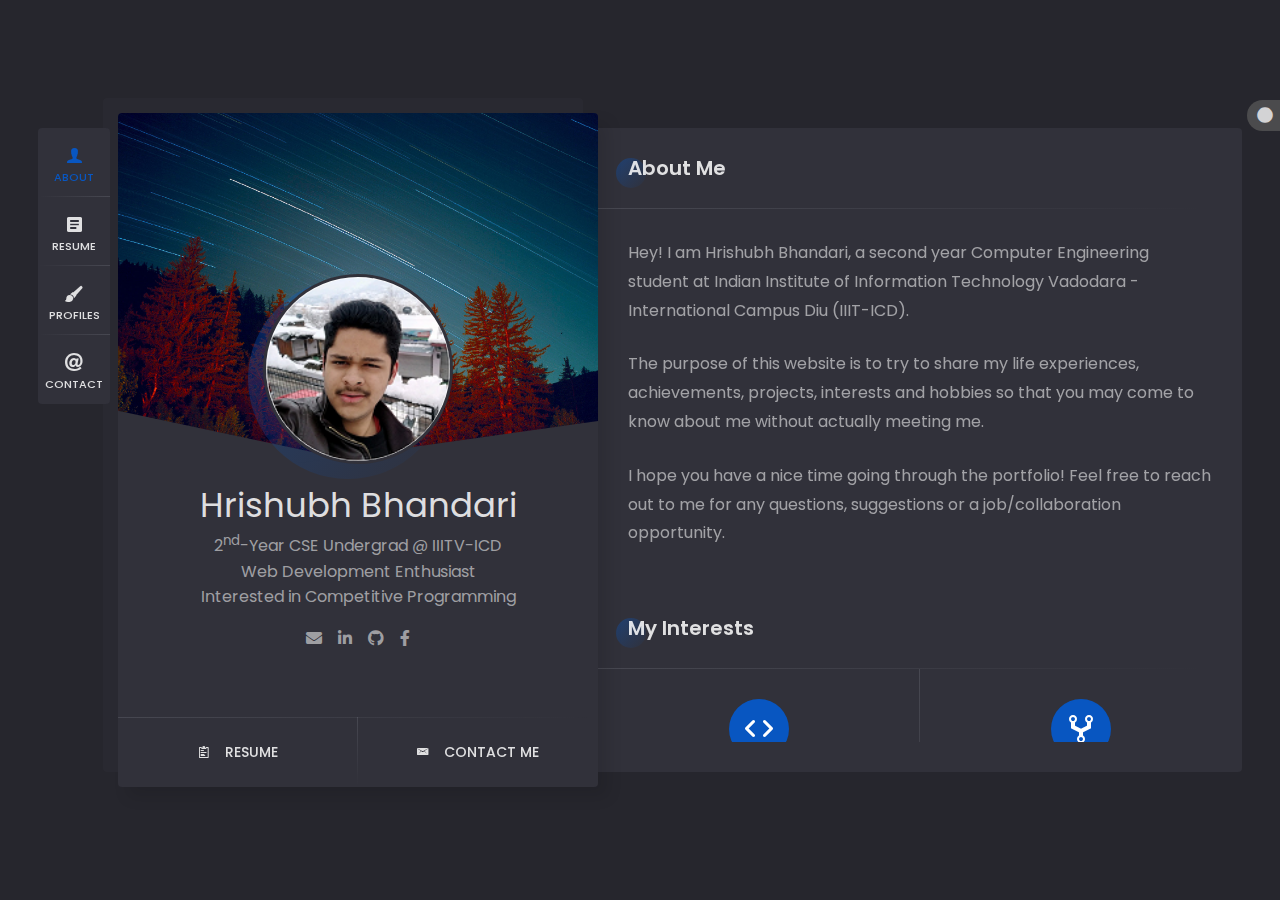
==== index.html @ d7452f58 "Corrected Alignment Issues" ====
<!DOCTYPE html>
<html lang="en">

<!-- Mirrored from hrishubh_bhandari.github.io/ by HTTrack Website Copier/3.x [XR&CO'2014], Mon, 04 Oct 2021 12:30:04 GMT -->
<!-- Added by HTTrack -->
<meta http-equiv="content-type" content="text/html;charset=utf-8" /><!-- /Added by HTTrack -->

<head>
  <!--
		Basic
	-->
  <meta charset="UTF-8" />
  <meta http-equiv="X-UA-Compatible" content="IE=edge" />
  <title>Hrishubh Bhandari</title>
  <meta name="viewport" content="width=device-width, initial-scale=1, maximum-scale=1" />

  <meta name="author" content="beshleyua" />

  <!--
		Load Fonts
	-->
  <link
    href="https://fonts.googleapis.com/css?family=Poppins:100,100i,200,200i,300,300i,400,400i,500,500i,600,600i,700,700i,800,800i,900,900i"
    rel="stylesheet" />
  <link href="use.fontawesome.com/releases/v5.0.6/css/all.css" rel="stylesheet" />
  <!--
		Load CSS
	-->
  <link rel="stylesheet" href="css/basic.css" />
  <link rel="stylesheet" href="css/layout.css" />
  <link rel="stylesheet" href="css/blogs.css" />
  <link rel="stylesheet" href="css/ionicons.css" />
  <link rel="stylesheet" href="css/magnific-popup.css" />
  <link rel="stylesheet" href="css/animate.css" />
  <link rel="stylesheet" href="css/owl.carousel.css" />

  <!--
		Background Gradient
	-->
  <link rel="stylesheet" href="css/gradient.css" />

  <!--
		Template New-Skin
	-->
  <link rel="stylesheet" href="css/new-skin/new-skin.css" />

  <!--
		Template RTL
	-->
  <!--<link rel="stylesheet" href="css/rtl.css" />-->

  <!--
		Template Colors
	-->
  <!-- <link rel="stylesheet" href="css/template-colors/green.css" /> -->
  <link rel="stylesheet" href="css/template-colors/blue.css" />
  <!-- <link rel="stylesheet" href="css/template-colors/orange.css" /> -->
  <!--<link rel="stylesheet" href="css/template-colors/pink.css" />-->
  <!--<link rel="stylesheet" href="css/template-colors/purple.css" />-->
  <!--<link rel="stylesheet" href="css/template-colors/red.css" />-->

  <!--
		Template Dark
	-->
  <link id="dark" rel="stylesheet" href="css/template-dark/dark.css" />

  <!--[if lt IE 9]>
      <script src="http://css3-mediaqueries-js.googlecode.com/svn/trunk/css3-mediaqueries.js"></script>
      <script src="http://html5shim.googlecode.com/svn/trunk/html5.js"></script>
    <![endif]-->

  <!--
		Favicons
	-->
  <link rel="shortcut icon" href="images/favicons/favicon.ico" />
  <script type="text/javascript" src="platform.linkedin.com/badges/js/profile.js" async defer></script>
</head>

<body>
  <div id="plugin" style="
        position: fixed;
        width: fit-content;
        height: fit-content;
        border-radius: 25px;
        padding: 3px 10px;
        padding-right: 50px;
        top: 100px;
        right: -43px;
        z-index: 101;
        color: white;
        background-color: #555;
        opacity: 0.8;
      ">
    <i class="fa fa-circle" aria-hidden="true"></i>
    <span id="plugin-text"></span>
  </div>
  <div class="page new-skin">
    <!-- preloader -->
    <!-- <div class="preloader">
        <div class="centrize full-width">
          <div class="vertical-center">
            <div class="spinner">
              <div class="double-bounce1"></div>
              <div class="double-bounce2"></div>
            </div>
          </div>
        </div>
      </div> -->

    <!-- background -->
    <div class="background"></div>

    <!--
			Container
		-->
    <div class="container opened" data-animation-in="fadeInLeft" data-animation-out="fadeOutLeft">
      <!--
				Header
			-->
      <header class="header">
        <!-- menu -->
        <div class="top-menu">
          <ul>
            <li class="active">
              <a href="#about-card">
                <span class="icon ion-person"></span>
                <span class="link">About</span>
              </a>
            </li>
            <li>
              <a href="#resume-card">
                <span class="icon ion-android-list"></span>
                <span class="link">Resume</span>
              </a>
            </li>
            <li>
              <a href="#works-card">
                <span class="icon ion-paintbrush"></span>
                <span class="link">Profiles</span>
              </a>
            </li>
            <!-- <li>
              <a href="#blog-card">
                <span class="icon ion-chatbox-working"></span>
                <span class="link">Interviews</span>
              </a>
            </li> -->
            <li>
              <a href="#contacts-card">
                <span class="icon ion-at"></span>
                <span class="link">Contact</span>
              </a>
            </li>
          </ul>
        </div>
      </header>

      <!--
				Card - Started
			-->
      <div class="card-started" id="home-card">
        <!--
					Profile
				-->
        <div class="profile">
          <!-- profile image -->
          <div class="slide" style="background-image: url(images/bg.jpg);"></div>

          <!-- profile photo -->
          <div class="image">
            <img src="images/Hrishubh Bhandari.png" alt="To Be Uploaded" />
          </div>

          <!-- profile titles -->

          <div class="title">Hrishubh Bhandari</div>
          <div class="description">2<sup>nd</sup>-Year CSE Undergrad @ IIITV-ICD</div>
          <div class="description">Web Development Enthusiast</div>
          <div class="description">Interested in Competitive Programming</div>


          <!-- profile socials -->
          <div class="social">
            <a target="_blank" href="mailto:pulkitchhabra@yahoo.com"><span class="fas fa-envelope"></span></a>
            <a target="_blank" href="https://www.linkedin.com/in/hrishubh_bhandari/"><i class="fab fa-linkedin-in"></i></a>

            <a target="_blank" href="https://github.com/hrishubh_bhandari/"><span class="fab fa-github"></span></a>

            <a target="_blank" href="https://www.facebook.com/hrishubh_bhandari/"><span
                class="fab fa-facebook-f"></span></a>
          </div>

          <!-- profile buttons -->
          <div class="lnks">
            <a href="https://drive.google.com/file/d/12aJC967uPqwkn-zI-9PNgcqTL11oaPP0/view?usp=sharing" target="_blank" class="lnk">
              <span class="ion-clipboard">&nbsp; &nbsp; </span>
              <span class="text" >Resume</span>
            </a>
            <a href="mailto:bhandarihrishubh@gmail.com" class="lnk" target="_blank">
              <span class="ion-email"> &nbsp;&nbsp; </span>
              <span class="text " >Contact Me </span>
            </a>
          </div>
        </div>
      </div>

      <!-- 
				Card - About
			-->
      <div class="card-inner animated active" id="about-card">
        <div class="card-wrap">
          <!-- 
						About 
					-->
          <div class="content about">
            <!-- title -->
            <div class="title">About Me</div>

            <!-- content -->
            <div class="row">
              <div class="col col-d-12 col-t-12 col-m-12">
                <div class="text-box">
                  <p>
                    Hey! I am Hrishubh Bhandari, a second year Computer Engineering student at Indian Institute of
                    Information Technology Vadodara - International Campus Diu (IIIT-ICD).
                  </p>
                  <br>
                  <p>
                    The purpose of this website is to try to share my life experiences, achievements, projects,
                    interests and hobbies so that you may come to know about me without actually meeting me.
                  </p>
                  <br>
                  <p>
                    I hope you have a nice time going through the portfolio! Feel free to reach out to me for any
                    questions, suggestions or a job/collaboration opportunity.
                  </p>

                </div>
              </div>
              <!-- <div class="col col-d-6 col-t-6 col-m-12 border-line-v">
                  <div class="info-list">
                    <ul>
                      <li><strong>Age</strong> 21</li>
                      <li><strong>Residence</strong> India</li>
                      <li><strong>Recruitment Status</strong> Available</li>
                      <li><strong>Address</strong> Punjab, India</li>
                    </ul>
                  </div>
                </div> -->
              <div class="clear"></div>
            </div>
          </div>

          <!--
						Services
					-->
          <div class="content services">
            <!-- title -->
            <div class="title">My Interests</div>

            <!-- content -->
            <div class="row service-items border-line-v">
              <!-- service item -->
              <div class="col col-d-6 col-t-6 col-m-12 border-line-h">
                <div class="service-item">
                  <div class="icon"><span class="ion ion-code"></span></div>
                  <div class="name">Data Structures and Algorithms</div>
                  <p>
                    Very interested in DSA questions. Regularly practice on Leetcode and CodeForces.
                  </p>
                </div>
              </div>

              <!-- service item -->
              <div class="col col-d-6 col-t-6 col-m-12 border-line-h">
                <div class="service-item">
                  <div class="icon">
                    <span class="ion ion-network"></span>
                  </div>
                  <div class="name">Web Development</div>
                  <p>
                    Very passionate about Web Dev. Currently working with ReactJS and Angular framework.
                  </p>
                </div>
              </div>

              <div class="clear"></div>
            </div>
          </div>

          <div class="content services">
            <!-- title -->
            <div class="title">Position of Responsibilities</div>
            <!-- content -->
            <div class="row service-items ">
              <!-- service item -->
                <div class="col col-d-12 col-t-12 col-m-12 resume-items" style="padding-top: 0;">
                  <div class="resume-item border-line-h active">
                    <div class="name">Founding Member of Technical Committee (IIITV-ICD)</div>
                    <div class="company">
                      Indian Institute of Information Technology Vadodara - International Campus Diu
                    </div>
                    <p>
                      Formed the Technical Committee of IIITV-ICD responsible for organising and conducting various tech
                      related Events, Competitions, Hackathons and Seminars.
                    </p>
                  </div>
                </div>
              <div class="clear"></div>
              <div class="resume-item border-line-h active"></div>
            </div>
          </div>

          <!-- Fun Fact -->
          <div class="content fuct">
            <!-- title -->
            <div class="title">Fun Facts</div>

            <!-- content -->
            <div class="row fuct-items">
              <!-- fuct item -->
              <div class="col col-d-3 col-t-3 col-m-6 border-line-v">
                <div class="fuct-item">
                  <div class="icon"><span class="ion ion-disc"></span></div>
                  <div class="name">Likes music and novels</div>
                </div>
              </div>

              <!-- fuct item -->
              <div class="col col-d-3 col-t-3 col-m-6 border-line-v">
                <div class="fuct-item">
                  <div class="icon"><span class="ion ion-trophy"></span></div>
                  <div class="name">Badminton Player</div>
                </div>
              </div>

              <!-- fuct item -->
              <div class="col col-d-3 col-t-3 col-m-6 border-line-v">
                <div class="fuct-item">
                  <div class="icon"><span class="ion ion-coffee"></span></div>
                  <div class="name">Love drinking Coffee</div>
                </div>
              </div>

              <!-- fuct item -->
              <div class="col col-d-3 col-t-3 col-m-6 border-line-v">
                <div class="fuct-item">
                  <div class="icon"><span class="ion ion-flag"></span></div>
                  <div class="name">National NTS Scholar</div>
                </div>
              </div>

              <div class="clear"></div>
            </div>
          </div>

          <!--
						Testimonials
					-->
          <!-- <div class="content testimonials"> -->
          <!-- title -->
          <!-- <div class="title">Testimonials</div> -->

          <!-- content -->
          <!-- <div class="row testimonials-items"> -->
          <!-- client item -->
          <!-- <div class="col col-d-12 col-t-12 col-m-12 border-line-v">
                  <div class="revs-carousel default-revs">
                    <div class="owl-carousel">
                      <div class="item">
                        <div class="revs-item">
                          <div class="text">
                            "Pulkit has the capability to quickly improve on the feedback
                            given to him. He has shown great efficiency at times of close 
                            deadlines. He has the ability to work best in a well-structured 
                            environment."
                          </div>
                          <div class="user">
                            <div class="img">
                              <img src="images/man1.jpg" alt="Arleif Braganza" />
                            </div>
                            <div class="info">
                              <div class="name">Arleif Braganza</div>
                              <div class="company">VP, DevFactory</div>
                            </div>
                            <div class="clear"></div>
                          </div>
                        </div>
                      </div>
                      <div class="item">
                        <div class="revs-item">
                          <div class="text">
                            "Pulkit is very pro-active and comes up with very nice original ideas. There isn't anything as such negative noticed about him."
                          </div>
                          <div class="user">
                            <div class="img">
                              <img src="images/man2.jpg" alt="Harishankaran K" />
                            </div>
                            <div class="info">
                              <div class="name">Harishankaran K</div>
                              <div class="company">CTO, HackerRank</div>
                            </div>
                            <div class="clear"></div>
                          </div>
                        </div>
                      </div>
                      <div class="item">
                        <div class="revs-item">
                          <div class="text">
                            Lorem ipsum dolor sit amet, consectetur adipiscing
                            elit. Lorem ipsum dolor sit amet, consectetur
                            adipiscing elit.
                          </div>
                          <div class="user">
                            <div class="img">
                              <img src="images/man1.jpg" alt="" />
                            </div>
                            <div class="info">
                              <div class="name">Helen Floyd</div>
                              <div class="company">Art Director</div>
                            </div>
                            <div class="clear"></div>
                          </div>
                        </div>
                      </div>
                    </div>
                  </div>
                </div> -->

          <!-- <div class="clear"></div>
              </div>
            </div> -->
        </div>
      </div>

      <!--
				Card - Resume
			-->
      <div class="card-inner" id="resume-card">
        <div class="card-wrap">
          <!--
						Resume
					-->
          <div class="content resume">
            <!-- title -->
            <div class="title">Resume</div>

            <!-- content -->
            <div class="row">
              <!-- education -->
              <div class="col col-d-12 col-t-12 col-m-12 border-line-v">
                <div class="resume-title border-line-h">
                  <div class="icon"><i class="ion ion-university"></i></div>
                  <div class="name">Education</div>
                </div>
                <div class="resume-items">
                  <div class="resume-item border-line-h active">
                    <div class="date">2020 - 2024</div>
                    <div class="name">
                      <a href="https://drive.google.com/file/d/1xOl8kYYba0kiK_D4-FUJ9ehYq6BJBSVU/view?usp=sharing" target="_blank">Indian
                        Institute of Information Technology Vadodara - International Campus Diu
                    </div>
                    <div class="company">CGPA : 9.28
                    </div>
                    </a>
                    <p>
                      Bachelor of Technology in Computer Science & Engineering
                    </p>
                  </div>
                  <div class="resume-item">
                    <div class="date">2008 - 2020</div>
                    <div class="name">
                      Kendriya Vidyalaya No - 1 Gandhinagar Jammu
                    </div>
                    <div class="company">12th Percentage: 92.4% (PCM: 95%)
                      <br>10th Percentage: 90.2% (PCMB: 97%)
                    </div>
                    <p>
                      Secondary and Senior Secondary High School
                    </p>
                  </div>
                  <!-- <div class="resume-item">
                      <div class="date">2004 - 2005</div>
                      <div class="name">Web Design Course</div>
                      <div class="company">London</div>
                      <p>
                        Converted Photoshop layouts to web pages using HTML,
                        CSS, and JavaScript
                      </p>
                    </div> -->
                </div>
              </div>

              <!-- experience -->
              <!-- <div class="col col-d-12 col-t-12 col-m-12 border-line-v">
                  <div class="resume-title border-line-h">
                    <div class="icon"><i class="ion ion-briefcase"></i></div>
                    <div class="name">Experience</div>
                  </div>
                  <div class="resume-items">
                      <div class="resume-item border-line-h active">
                        <div class="date">September, 2020 – Present</div>
                        <div class="name">Educator</div>
                        <div class="company">Unacademy</div>
                        <p>
                          Taking live classes to teach different Competitive Programming concepts. <br>
                          <a
                            href="https://unacademy.com/@coder_pulkit_c"
                            target="_blank"
                            >Click here</a> to check out my Unacademy Profile.
                        </p>
                      </div>
                    <div class="resume-item border-line-h">
                      <div class="date">April, 2020 - June, 2020</div>
                      <div class="name">Software Engineer - Intern</div>
                      <div class="company">CodeNation Innovation Labs</div>
                      <p>
                        Worked on introducing a search platform on DevFlows - A product to handle deployment of complex workflows and API Endpoints with least efforts.
                        Designed and implemented a Flow Testing System for DevFlow using various technologies like Django, AWS, Docker, Knative, Redis.
                      </p>
                    </div>
                    <div class="resume-item border-line-h">
                      <div class="date">May, 2019 – July, 2019</div>
                      <div class="name">Technical Content Engineer - Intern</div>
                      <div class="company">HackerRank</div>
                      <p>
                        Created new coding challenges related to Data Structures, Algorithms and Data Science. 
                        Created Multiple Choice Questions related to Probability and Statistics. 
                        Helped in reviewing and repairing existing challenges. 
                      </p>
                    </div>
                    <div class="resume-item">
                      <div class="date">March, 2020 – May, 2020</div>
                      <div class="name">Competitive Programming Instructor</div>
                      <div class="company">Coding Blocks</div>
                      <p>
                        Recorded video solutions to several coding problems and explanations of algorithms.
                      </p>
                    </div>
                  </div>
                </div> -->

              <!-- Personal Projects -->
              <div class="col col-d-12 col-t-12 col-m-12 border-line-h">
                <div class="resume-title border-line-h">
                  <div class="icon"><i class="ion ion-briefcase"></i></div>
                  <div class="name">Personal Projects</div>
                </div>
                <div class="border-line-h"></div>
                <div class="resume-items">

                  <div class="resume-item border-line-h active">
                    <div class="date">August, 2021 – September, 2021</div>
                    <div class="name"><a href="https://github.com/Hrishubh/TrueNews-React" target="_blank"> TRUENEWS - Nothing but Authentic</a></div>
                    <div class="company">Tech Used: ReactJS, NewsAPI, Bootstrap, HTML, JSX</div>
                    <ul style="list-style-type:circle;">
                      <li>A web application build using <b><u> ReactJS </u></b> and <b><u> Bootstrap </u></b> which
                        displays popular
                        news from all the top websites all at one place.</li>
                      <li>Utilizes <b><u>NewsAPI</u></b> to get top news along with other associated information like
                        Author
                        and Time of writing.</li>
                      <li>Displays News according to different Categories like Sports, Entertainment, Science,
                        Technology etc.</li>
                    </ul>
                  </div>

                  <div class="resume-item border-line-h ">
                    <div class="date">April, 2021 – May, 2021</div>
                    <div class="name"><a href="https://github.com/Hrishubh/Restaurant-Website-using-Angular-"  target="_blank"> Dynamic Website for Restaurant - GOLDEN CHINA HUT</a></div>
                    <div class="company">Tech Used: AngularJS, BootStrap 5.0, HTML, CSS, Vanilla JS</div>
                    <ul style="list-style-type:circle;">
                      <li>Website architected using <b><u> AngularJS</u></b> and <b> <u> Bootstrap 5.0 </u></b> for a
                        local restraunt.</li>
                      <li>Contains well documented Menu with different categories like Lunch, Appetizers, Combo and
                        Chef's Recommendations.</li>
                      <li>Contains a map with the location of the Restaurant for easy access.</li>
                    </ul>
                  </div>

                  <div class="resume-item border-line-h ">
                    <div class="date">June, 2021 – July, 2021</div>
                    <div class="name"><a href="https://summerbreakevents2k21.in" target="_blank">Summer Break Events 2k21 Website</a> </div>
                    <div class="company">Tech Used: HTML, CSS, Vanilla JavaScript</div>
                    <ul style="list-style-type:circle;">
                      <li>GitHub Link: <a href="https://github.com/Hrishubh/SBE-Website" target="_blank"><u><b>
                              https://github.com/Hrishubh/SBE-Website</b></u></a></li>
                      <li>Website for <b><u>SBE(Summer Break Events)</u></b> programme organised by 1st year students.
                      </li>
                      <li>Helped organising SBE events which saw overwhelming participation of <b><u>more than 500
                            participants</u></b> across all competitions.</li>
                    </ul>
                  </div>

                  <div class="resume-item border-line-h ">
                    <div class="date">Feb, 2021 – March, 2021</div>
                    <div class="name"><a href="https://github.com/Hrishubh/JARVIS" target="_blank"> JARVIS Personal Assistant (Using Python) </a></div>
                    <div class="company">Libraries Used: pyttsx, speech_recognition, os, smtplib, pathlib, webbrowser
                    </div>
                    <ul style="list-style-type:circle;">
                      <li>Coded a speech operated assistant using <b><u> pyttsx</u></b> library of Python.</li>
                      <li>Can open websites like Google, Youtube and GitHub through speech recognition using the <b><u>
                            speech_recognition</u></b> and <b><u> webbrowser</u></b> libraries.</li>
                      <li>It can <b><u> search Wikipedia</u></b> for any keywords and open apps like VsCode, Chrome
                        Browser etc through voice commands using <b><u> pathlib</u></b> library.</li>
                    </ul>
                  </div>

                </div>
              </div>

              <!-- Achievements -->
              <div class="col col-d-12 col-t-12 col-m-12 border-line-v">
                <div class="skills-list list">
                  <div class="skill-title border-line-h">
                    <div class="icon">
                      <i class="ion ion-android-list"></i>
                    </div>
                    <div class="name">Achievements</div>
                  </div>
                  <ul>
                    <li>
                      <div class="name">
                        Founding Member of Technical Committee at IIIT Vadodara - International Campus Diu.
                      </div>
                    </li>
                    <li>
                      <div class="name">National NSE Examination </div>
                      <p>
                        891 rank (Total 1 million Participants)
                      </p>
                    </li>
                    <li>
                      <div class="name">CP Competitions</div>
                      <p>
                        1st Position in init.mains (Organised by IIITV)<br>
                        2nd Position in Codestrike v2.0 (Organised by IIITV)
                      </p>
                    </li>
                    <li>
                      <div class="name">International Mathematics Olympiad</div>
                      <p>
                        State Rank &#x2161; &nbsp;&nbsp;: &nbsp; 2018 and 2020<br>
                        State Rank &#x2162; &nbsp;: &nbsp; 2017 and 2019
                      </p>
                    </li>
                    <li>
                      <div class="name">
                        Scored 97+ Percentile in JEE Mains 2020 among 1.2 million candidates
                      </div>
                    </li>
                  </ul>
                </div>
              </div>

              <!-- <div class="clear"></div> -->
            </div>
          </div>

          <!--
						Skills
					-->
          <div class="content skills">
            <!-- title -->
            <div class="title">My Skills</div>

            <!-- content -->
            <div class="row">
              <!-- skill item -->
              <!-- <div class="col col-d-6 col-t-6 col-m-12 border-line-v">
                  <div class="skills-list">
                    <div class="skill-title border-line-h">
                      <div class="icon"><i class="ion ion-easel"></i></div>
                      <div class="name">Design</div>
                    </div>
                    <ul>
                      <li class="border-line-h">
                        <div class="name">Web Design</div>
                        <div class="progress">
                          <div class="percentage" style="width: 90%;"></div>
                        </div>
                      </li>
                      <li class="border-line-h">
                        <div class="name">Write Music</div>
                        <div class="progress">
                          <div class="percentage" style="width: 10%;"></div>
                        </div>
                      </li>
                      <li class="border-line-h">
                        <div class="name">Photoshop</div>
                        <div class="progress">
                          <div class="percentage" style="width: 75%;"></div>
                        </div>
                      </li>
                      <li>
                        <div class="name">Graphic Design</div>
                        <div class="progress">
                          <div class="percentage" style="width: 85%;"></div>
                        </div>
                      </li>
                    </ul>
                  </div>
                </div> -->

              <!-- skill item -->
              <div class="col col-d-12 col-t-12 col-m-12 border-line-h">
                <div class="skills-list circles">
                  <div class="skill-title border-line-h">
                    <div class="icon"><i class="ion ion-code"></i></div>
                    <div class="name">Coding</div>
                  </div>
                  <ul>
                    <li>
                      <div class="name">C++</div>
                      <div class="progress p85">
                        <span>85%</span>
                      </div>
                    </li>
                    <li>
                      <div class="name">Python</div>
                      <div class="progress p80">
                        <span>80%</span>
                      </div>
                    </li>
                    <li>
                      <div class="name">Java</div>
                      <div class="progress p60">
                        <span>60%</span>
                      </div>
                    </li>
                    <li>
                      <div class="name">JavaScript</div>
                      <div class="progress p50">
                        <span>50%</span>
                      </div>
                    </li>
                    <li>
                      <div class="name">Algorithms</div>
                      <div class="progress p80">
                        <span>80%</span>
                      </div>
                    </li>
                    <li>
                      <div class="name">Frontend Development</div>
                      <div class="progress p75">
                        <span>75%</span>
                      </div>
                    </li>
                    <li>
                      <div class="name">Machine Learning</div>
                      <div class="progress p65">
                        <span>65%</span>
                      </div>
                    </li>
                  </ul>
                </div>
              </div>

              <!-- skill item -->
              <div class="col col-d-12 col-t-12 col-m-12">
                <div class="skills-list dotted skill-title border-line-h" >
                    <div class="icon"><i class="ion ion-flag"></i></div>
                    <div class="name">Languages</div>
                </div>
              </div>

              <div class="col col-d-6 col-t-6 col-m-6 skills-list dotted" style="padding-top: 0;padding-bottom: 0;">
                <ul class=" border-line-v">
                  <li class="">
                    <div class="name">English</div>
                    <div class="progress">
                      <div class="percentage" style="width: 80%;"></div>
                    </div>
                  </li>
                </ul>
              </div>
              <div class="col col-d-6 col-t-6 col-m-6 skills-list dotted" style="padding-top: 0;padding-bottom: 0;">
                <ul>
                  <li class="">
                    <div class="name">Hindi</div>
                    <div class="progress">
                      <div class="percentage" style="width: 100%;"></div>
                    </div>
                  </li>
                </ul>
              </div>



              <!-- skill item -->
              <!-- <div class="col col-d-6 col-t-6 col-m-12 border-line-v">
                  <div class="skills-list list">
                    <div class="skill-title border-line-h">
                      <div class="icon">
                        <i class="ion ion-android-list"></i>
                      </div>
                      <div class="name">Knowledge</div>
                    </div>
                    <ul>
                      <li>
                        <div class="name">Website hosting</div>
                      </li>
                      <li>
                        <div class="name">iOS and android apps</div>
                      </li>
                      <li>
                        <div class="name">Create logo design</div>
                      </li>
                      <li>
                        <div class="name">Design for print</div>
                      </li>
                      <li>
                        <div class="name">Modern and mobile-ready</div>
                      </li>
                      <li>
                        <div class="name">Advertising services include</div>
                      </li>
                      <li>
                        <div class="name">Graphics and animations</div>
                      </li>
                      <li>
                        <div class="name">Search engine marketing</div>
                      </li>
                    </ul>
                  </div>
                </div> -->

              <div class="clear"></div>
            </div>
          </div>
        </div>
      </div>

      <!--
				Card - Profiles
			-->
      <div class="card-inner" id="works-card">
        <div class="card-wrap">

          <div class="content works">
            <!-- title -->
            <div class="title">Profiles</div>

            <!-- content -->
            <div class="row grid-items border-line-v">

              <!-- blog item -->
              <div class="col col-d-6 col-t-6 col-m-6 grid-item design border-line-h"
                style="position: absolute; left: 0%; top: 0px;">
                <div class="box-item">
                  <div class="image">
                    <a href="https://codeforces.com/profile/hrishubh_2002" target="_blank">
                      <img src="images/profiles/cf.png" border-radius="30px" alt="CodeForces">
                      <span class="info">
                      </span>
                    </a>
                  </div>
                  <!-- <div class="desc">
                        <a href="https://codeforces.com/profile/hrishubh_2002" target="_blank" class="name has-popup-media">CodeForces</a>
                      </div> -->
                </div>
              </div>

              <!-- blog item -->
              <div class="col col-d-6 col-t-6 col-m-6 grid-item design border-line-h"
                style="position: absolute; left: 0%; top: 0px;">
                <div class="box-item">
                  <div class="image">
                    <a href="https://www.codechef.com/users/hrishubh_2002" target="_blank">
                      <img src="images/profiles/cc.png" border-radius="30px" alt="CodeChef">
                      <span class="info">
                      </span>
                    </a>
                  </div>
                  <!-- <div class="desc">
                      <a href="https://codeforces.com/profile/coder_pulkit_c" target="_blank" class="name has-popup-media">CodeChef</a>
                    </div> -->
                </div>
              </div>

              <!-- blog item -->
              <div class="col col-d-6 col-t-6 col-m-6 grid-item design border-line-h"
                style="position: absolute; left: 0%; top: 0px;">
                <div class="box-item">
                  <div class="image">
                    <a href="https://www.linkedin.com/in/hrishubh-bhandari" target="_blank">
                      <img src="images/profiles/linkedin.png" border-radius="30px" alt="LinkedIn">
                      <span class="info">
                      </span>
                    </a>
                  </div>
                  <!-- <div class="desc">
                     <a href="https://www.linkedin.com/in/hrishubh-bhandari" target="_blank" class="name has-popup-media">LinkedIn</a>
                   </div> -->
                </div>
              </div>

              <!-- blog item -->
              <div class="col col-d-6 col-t-6 col-m-6 grid-item design border-line-h"
                style="position: absolute; left: 0%; top: 0px;">
                <div class="box-item">
                  <div class="image">
                    <a href="https://google.qwiklabs.com/public_profiles/ae298640-ee48-4a25-a718-692b791a294f" 
                      target="_blank">
                      <img src="images/profiles/qwiklabs-gcp.png" border-radius="30px" alt="QwikLabs">
                      <span class="info">
                      </span>
                    </a>
                  </div>
                  <!-- <div class="desc">
                     <a href="https://google.qwiklabs.com/public_profiles/ae298640-ee48-4a25-a718-692b791a294f" class="name has-popup-media" target="_blank">QwikLabs</a>
                   </div> -->
                </div>
              </div>


              <div class="clear"></div>
            </div>
          </div>
        </div>
      </div>

      <!--
				Card - Blog
			-->
      <!-- <div class="card-inner blog" id="blog-card"> -->
      <!-- <div class="card-wrap"> -->
      <!--
            Blog
          -->
      <!-- <div class="content blog"> -->
      <!-- title -->
      <!-- <div class="title">Interviews</div> -->

      <!-- content -->
      <!-- <div class="row border-line-v"> -->
      <!-- blog item -->
      <!-- <div class="col col-d-6 col-t-6 col-m-6 border-line-h">
                <div class="box-item">
                  <iframe width="280" height="157" src="https://www.youtube.com/embed/raErOeXkUoI" frameborder="0"
                    allow="accelerometer; autoplay; clipboard-write; encrypted-media; gyroscope; picture-in-picture"
                    allowfullscreen></iframe>
                </div>
                <div class="desc">
                  3rd September, 2020

                </div>
              </div> -->

      <!-- blog item -->
      <!-- <div class="col col-d-6 col-t-6 col-m-6 border-line-h">
                <div class="box-item">
                  <iframe width="280" height="157" src="https://www.youtube.com/embed/k4286q_Tovc" frameborder="0"
                    allow="accelerometer; autoplay; clipboard-write; encrypted-media; gyroscope; picture-in-picture"
                    allowfullscreen></iframe>
                </div>
                <div class="desc">
                  14th March, 2020

                </div>
              </div> -->

      <!-- blog item -->
      <!-- <div class="col col-d-6 col-t-6 col-m-6 border-line-h">
                <div class="box-item">
                  <iframe width="280" height="157" src="https://www.youtube.com/embed/q7rtXFlXzR8" frameborder="0"
                    allow="accelerometer; autoplay; clipboard-write; encrypted-media; gyroscope; picture-in-picture"
                    allowfullscreen></iframe>
                </div>
                <div class="desc">
                  14th March, 2020

                </div>
              </div> -->

      <!-- blog item -->
      <!-- <div class="col col-d-6 col-t-6 col-m-6 border-line-h">
                <div class="box-item">
                  <iframe width="280" height="157" src="https://www.youtube.com/embed/Ji1v-5koDjA" frameborder="0"
                    allow="accelerometer; autoplay; clipboard-write; encrypted-media; gyroscope; picture-in-picture"
                    allowfullscreen></iframe>
                </div>
                <div class="desc">
                  10th December, 2019

                </div>
              </div> -->

      <!-- </div> -->
      <!-- </div> -->
      <!-- </div> -->
      <!-- </div> -->

      <!--
				Card - Contacts
			-->
      <div class="card-inner contacts" id="contacts-card">
        <div class="card-wrap">
          <!--
						Conacts Info
					-->
          <div class="content contacts">
            <!-- title -->
            <div class="title">Get in Touch ;)</div>

            <!-- content -->
            <div class="row">
              <div class="col col-d-12 col-t-12 col-m-12 border-line-v">
                <iframe
                  src="https://www.google.com/maps/embed?pb=!1m18!1m12!1m3!1d3505.618165306766!2d77.22540621503371!3d28.52113368246193!2m3!1f0!2f0!3f0!3m2!1i1024!2i768!4f13.1!3m3!1m2!1s0x390ce15e9e4498f7%3A0xaaf58ca7c824f71d!2s147-150%20type%20III!5e0!3m2!1sen!2sin!4v1633374076876!5m2!1sen!2sin"
                  width="600" height="450" frameborder="0" style="
                      border: 0;
                      width: 100%;
                      height: 250px;
                      margin-bottom: 30px;
                    " allowfullscreen="" aria-hidden="false" tabindex="0"></iframe>

                <div class="info-list" 0>
                  <ul>
                    <li>
                      <strong style="width: 100px; text-align: left;">Address</strong>
                      Pushp Vihar, New Delhi
                    </li>
                    <li>
                      <strong style="width: 65px; text-align: left;">Email</strong>
                      <a target="_blank" href="mailto:bhandarihrishubh@gmail.com">bhandarihrishubh@gmail.com</a>
                    </li>
                    <li>
                      <strong style="width: 100px; text-align: left;">Phone</strong>
                      (+91) 9149445865
                    </li>
                    <li>
                      <strong style="width: 85px; text-align: left;">LinkedIn</strong>
                      <a target="_blank" href="https://www.linkedin.com/in/hrishubh-bhandari">hrishubh-bhandari</a>
                    </li>
                  </ul>
                </div>
              </div>

              <div class="clear"></div>
            </div>
          </div>

        </div>
      </div>
    </div>
  </div>

  <!--
		jQuery Scripts
  -->
  <script>
    const myForm = document.getElementById("cform");

    myForm.addEventListener("submit", (event) => {
      event.preventDefault();

      const formData = new FormData(myForm);

      fetch("https://rahulgrover99.000webhostapp.com/form.php", {
        method: "post",
        body: formData,
      })
        .then((response) => response.json())
        .then((data) => {
          if (data.response == 200) $("#cform").fadeOut();
          $(".alert-success").delay(1000).fadeIn();
        });
    });
  </script>
  <script src="js/jquery.min.js"></script>
  <script src="js/jquery.validate.js"></script>
  <script src="js/jquery.magnific-popup.js"></script>
  <script src="js/imagesloaded.pkgd.js"></script>
  <script src="js/isotope.pkgd.js"></script>
  <script src="js/jquery.slimscroll.js"></script>
  <script src="js/owl.carousel.js"></script>

  <!--
		Main Scripts
	-->
  <script src="js/scripts.js"></script>
</body>

</html>
---- use.fontawesome.com/releases/v5.0.6/css/all.css ----
/*!
 * Font Awesome Free 5.0.6 by @fontawesome - http://fontawesome.com
 * License - http://fontawesome.com/license (Icons: CC BY 4.0, Fonts: SIL OFL 1.1, Code: MIT License)
 */
.fa,.fab,.fal,.far,.fas{-moz-osx-font-smoothing:grayscale;-webkit-font-smoothing:antialiased;display:inline-block;font-style:normal;font-variant:normal;text-rendering:auto;line-height:1}.fa-lg{font-size:1.33333em;line-height:.75em;vertical-align:-.0667em}.fa-xs{font-size:.75em}.fa-sm{font-size:.875em}.fa-1x{font-size:1em}.fa-2x{font-size:2em}.fa-3x{font-size:3em}.fa-4x{font-size:4em}.fa-5x{font-size:5em}.fa-6x{font-size:6em}.fa-7x{font-size:7em}.fa-8x{font-size:8em}.fa-9x{font-size:9em}.fa-10x{font-size:10em}.fa-fw{text-align:center;width:1.25em}.fa-ul{list-style-type:none;margin-left:2.5em;padding-left:0}.fa-ul>li{position:relative}.fa-li{left:-2em;position:absolute;text-align:center;width:2em;line-height:inherit}.fa-border{border:.08em solid #eee;border-radius:.1em;padding:.2em .25em .15em}.fa-pull-left{float:left}.fa-pull-right{float:right}.fa.fa-pull-left,.fab.fa-pull-left,.fal.fa-pull-left,.far.fa-pull-left,.fas.fa-pull-left{margin-right:.3em}.fa.fa-pull-right,.fab.fa-pull-right,.fal.fa-pull-right,.far.fa-pull-right,.fas.fa-pull-right{margin-left:.3em}.fa-spin{-webkit-animation:a 2s infinite linear;animation:a 2s infinite linear}.fa-pulse{-webkit-animation:a 1s infinite steps(8);animation:a 1s infinite steps(8)}@-webkit-keyframes a{0%{-webkit-transform:rotate(0deg);transform:rotate(0deg)}to{-webkit-transform:rotate(1turn);transform:rotate(1turn)}}@keyframes a{0%{-webkit-transform:rotate(0deg);transform:rotate(0deg)}to{-webkit-transform:rotate(1turn);transform:rotate(1turn)}}.fa-rotate-90{-ms-filter:"progid:DXImageTransform.Microsoft.BasicImage(rotation=1)";-webkit-transform:rotate(90deg);transform:rotate(90deg)}.fa-rotate-180{-ms-filter:"progid:DXImageTransform.Microsoft.BasicImage(rotation=2)";-webkit-transform:rotate(180deg);transform:rotate(180deg)}.fa-rotate-270{-ms-filter:"progid:DXImageTransform.Microsoft.BasicImage(rotation=3)";-webkit-transform:rotate(270deg);transform:rotate(270deg)}.fa-flip-horizontal{-ms-filter:"progid:DXImageTransform.Microsoft.BasicImage(rotation=0, mirror=1)";-webkit-transform:scaleX(-1);transform:scaleX(-1)}.fa-flip-vertical{-webkit-transform:scaleY(-1);transform:scaleY(-1)}.fa-flip-horizontal.fa-flip-vertical,.fa-flip-vertical{-ms-filter:"progid:DXImageTransform.Microsoft.BasicImage(rotation=2, mirror=1)"}.fa-flip-horizontal.fa-flip-vertical{-webkit-transform:scale(-1);transform:scale(-1)}:root .fa-flip-horizontal,:root .fa-flip-vertical,:root .fa-rotate-90,:root .fa-rotate-180,:root .fa-rotate-270{-webkit-filter:none;filter:none}.fa-stack{display:inline-block;height:2em;line-height:2em;position:relative;vertical-align:middle;width:2em}.fa-stack-1x,.fa-stack-2x{left:0;position:absolute;text-align:center;width:100%}.fa-stack-1x{line-height:inherit}.fa-stack-2x{font-size:2em}.fa-inverse{color:#fff}.fa-500px:before{content:"\f26e"}.fa-accessible-icon:before{content:"\f368"}.fa-accusoft:before{content:"\f369"}.fa-address-book:before{content:"\f2b9"}.fa-address-card:before{content:"\f2bb"}.fa-adjust:before{content:"\f042"}.fa-adn:before{content:"\f170"}.fa-adversal:before{content:"\f36a"}.fa-affiliatetheme:before{content:"\f36b"}.fa-algolia:before{content:"\f36c"}.fa-align-center:before{content:"\f037"}.fa-align-justify:before{content:"\f039"}.fa-align-left:before{content:"\f036"}.fa-align-right:before{content:"\f038"}.fa-amazon:before{content:"\f270"}.fa-amazon-pay:before{content:"\f42c"}.fa-ambulance:before{content:"\f0f9"}.fa-american-sign-language-interpreting:before{content:"\f2a3"}.fa-amilia:before{content:"\f36d"}.fa-anchor:before{content:"\f13d"}.fa-android:before{content:"\f17b"}.fa-angellist:before{content:"\f209"}.fa-angle-double-down:before{content:"\f103"}.fa-angle-double-left:before{content:"\f100"}.fa-angle-double-right:before{content:"\f101"}.fa-angle-double-up:before{content:"\f102"}.fa-angle-down:before{content:"\f107"}.fa-angle-left:before{content:"\f104"}.fa-angle-right:before{content:"\f105"}.fa-angle-up:before{content:"\f106"}.fa-angrycreative:before{content:"\f36e"}.fa-angular:before{content:"\f420"}.fa-app-store:before{content:"\f36f"}.fa-app-store-ios:before{content:"\f370"}.fa-apper:before{content:"\f371"}.fa-apple:before{content:"\f179"}.fa-apple-pay:before{content:"\f415"}.fa-archive:before{content:"\f187"}.fa-arrow-alt-circle-down:before{content:"\f358"}.fa-arrow-alt-circle-left:before{content:"\f359"}.fa-arrow-alt-circle-right:before{content:"\f35a"}.fa-arrow-alt-circle-up:before{content:"\f35b"}.fa-arrow-circle-down:before{content:"\f0ab"}.fa-arrow-circle-left:before{content:"\f0a8"}.fa-arrow-circle-right:before{content:"\f0a9"}.fa-arrow-circle-up:before{content:"\f0aa"}.fa-arrow-down:before{content:"\f063"}.fa-arrow-left:before{content:"\f060"}.fa-arrow-right:before{content:"\f061"}.fa-arrow-up:before{content:"\f062"}.fa-arrows-alt:before{content:"\f0b2"}.fa-arrows-alt-h:before{content:"\f337"}.fa-arrows-alt-v:before{content:"\f338"}.fa-assistive-listening-systems:before{content:"\f2a2"}.fa-asterisk:before{content:"\f069"}.fa-asymmetrik:before{content:"\f372"}.fa-at:before{content:"\f1fa"}.fa-audible:before{content:"\f373"}.fa-audio-description:before{content:"\f29e"}.fa-autoprefixer:before{content:"\f41c"}.fa-avianex:before{content:"\f374"}.fa-aviato:before{content:"\f421"}.fa-aws:before{content:"\f375"}.fa-backward:before{content:"\f04a"}.fa-balance-scale:before{content:"\f24e"}.fa-ban:before{content:"\f05e"}.fa-bandcamp:before{content:"\f2d5"}.fa-barcode:before{content:"\f02a"}.fa-bars:before{content:"\f0c9"}.fa-baseball-ball:before{content:"\f433"}.fa-basketball-ball:before{content:"\f434"}.fa-bath:before{content:"\f2cd"}.fa-battery-empty:before{content:"\f244"}.fa-battery-full:before{content:"\f240"}.fa-battery-half:before{content:"\f242"}.fa-battery-quarter:before{content:"\f243"}.fa-battery-three-quarters:before{content:"\f241"}.fa-bed:before{content:"\f236"}.fa-beer:before{content:"\f0fc"}.fa-behance:before{content:"\f1b4"}.fa-behance-square:before{content:"\f1b5"}.fa-bell:before{content:"\f0f3"}.fa-bell-slash:before{content:"\f1f6"}.fa-bicycle:before{content:"\f206"}.fa-bimobject:before{content:"\f378"}.fa-binoculars:before{content:"\f1e5"}.fa-birthday-cake:before{content:"\f1fd"}.fa-bitbucket:before{content:"\f171"}.fa-bitcoin:before{content:"\f379"}.fa-bity:before{content:"\f37a"}.fa-black-tie:before{content:"\f27e"}.fa-blackberry:before{content:"\f37b"}.fa-blind:before{content:"\f29d"}.fa-blogger:before{content:"\f37c"}.fa-blogger-b:before{content:"\f37d"}.fa-bluetooth:before{content:"\f293"}.fa-bluetooth-b:before{content:"\f294"}.fa-bold:before{content:"\f032"}.fa-bolt:before{content:"\f0e7"}.fa-bomb:before{content:"\f1e2"}.fa-book:before{content:"\f02d"}.fa-bookmark:before{content:"\f02e"}.fa-bowling-ball:before{content:"\f436"}.fa-braille:before{content:"\f2a1"}.fa-briefcase:before{content:"\f0b1"}.fa-btc:before{content:"\f15a"}.fa-bug:before{content:"\f188"}.fa-building:before{content:"\f1ad"}.fa-bullhorn:before{content:"\f0a1"}.fa-bullseye:before{content:"\f140"}.fa-buromobelexperte:before{content:"\f37f"}.fa-bus:before{content:"\f207"}.fa-buysellads:before{content:"\f20d"}.fa-calculator:before{content:"\f1ec"}.fa-calendar:before{content:"\f133"}.fa-calendar-alt:before{content:"\f073"}.fa-calendar-check:before{content:"\f274"}.fa-calendar-minus:before{content:"\f272"}.fa-calendar-plus:before{content:"\f271"}.fa-calendar-times:before{content:"\f273"}.fa-camera:before{content:"\f030"}.fa-camera-retro:before{content:"\f083"}.fa-car:before{content:"\f1b9"}.fa-caret-down:before{content:"\f0d7"}.fa-caret-left:before{content:"\f0d9"}.fa-caret-right:before{content:"\f0da"}.fa-caret-square-down:before{content:"\f150"}.fa-caret-square-left:before{content:"\f191"}.fa-caret-square-right:before{content:"\f152"}.fa-caret-square-up:before{content:"\f151"}.fa-caret-up:before{content:"\f0d8"}.fa-cart-arrow-down:before{content:"\f218"}.fa-cart-plus:before{content:"\f217"}.fa-cc-amazon-pay:before{content:"\f42d"}.fa-cc-amex:before{content:"\f1f3"}.fa-cc-apple-pay:before{content:"\f416"}.fa-cc-diners-club:before{content:"\f24c"}.fa-cc-discover:before{content:"\f1f2"}.fa-cc-jcb:before{content:"\f24b"}.fa-cc-mastercard:before{content:"\f1f1"}.fa-cc-paypal:before{content:"\f1f4"}.fa-cc-stripe:before{content:"\f1f5"}.fa-cc-visa:before{content:"\f1f0"}.fa-centercode:before{content:"\f380"}.fa-certificate:before{content:"\f0a3"}.fa-chart-area:before{content:"\f1fe"}.fa-chart-bar:before{content:"\f080"}.fa-chart-line:before{content:"\f201"}.fa-chart-pie:before{content:"\f200"}.fa-check:before{content:"\f00c"}.fa-check-circle:before{content:"\f058"}.fa-check-square:before{content:"\f14a"}.fa-chess:before{content:"\f439"}.fa-chess-bishop:before{content:"\f43a"}.fa-chess-board:before{content:"\f43c"}.fa-chess-king:before{content:"\f43f"}.fa-chess-knight:before{content:"\f441"}.fa-chess-pawn:before{content:"\f443"}.fa-chess-queen:before{content:"\f445"}.fa-chess-rook:before{content:"\f447"}.fa-chevron-circle-down:before{content:"\f13a"}.fa-chevron-circle-left:before{content:"\f137"}.fa-chevron-circle-right:before{content:"\f138"}.fa-chevron-circle-up:before{content:"\f139"}.fa-chevron-down:before{content:"\f078"}.fa-chevron-left:before{content:"\f053"}.fa-chevron-right:before{content:"\f054"}.fa-chevron-up:before{content:"\f077"}.fa-child:before{content:"\f1ae"}.fa-chrome:before{content:"\f268"}.fa-circle:before{content:"\f111"}.fa-circle-notch:before{content:"\f1ce"}.fa-clipboard:before{content:"\f328"}.fa-clock:before{content:"\f017"}.fa-clone:before{content:"\f24d"}.fa-closed-captioning:before{content:"\f20a"}.fa-cloud:before{content:"\f0c2"}.fa-cloud-download-alt:before{content:"\f381"}.fa-cloud-upload-alt:before{content:"\f382"}.fa-cloudscale:before{content:"\f383"}.fa-cloudsmith:before{content:"\f384"}.fa-cloudversify:before{content:"\f385"}.fa-code:before{content:"\f121"}.fa-code-branch:before{content:"\f126"}.fa-codepen:before{content:"\f1cb"}.fa-codiepie:before{content:"\f284"}.fa-coffee:before{content:"\f0f4"}.fa-cog:before{content:"\f013"}.fa-cogs:before{content:"\f085"}.fa-columns:before{content:"\f0db"}.fa-comment:before{content:"\f075"}.fa-comment-alt:before{content:"\f27a"}.fa-comments:before{content:"\f086"}.fa-compass:before{content:"\f14e"}.fa-compress:before{content:"\f066"}.fa-connectdevelop:before{content:"\f20e"}.fa-contao:before{content:"\f26d"}.fa-copy:before{content:"\f0c5"}.fa-copyright:before{content:"\f1f9"}.fa-cpanel:before{content:"\f388"}.fa-creative-commons:before{content:"\f25e"}.fa-credit-card:before{content:"\f09d"}.fa-crop:before{content:"\f125"}.fa-crosshairs:before{content:"\f05b"}.fa-css3:before{content:"\f13c"}.fa-css3-alt:before{content:"\f38b"}.fa-cube:before{content:"\f1b2"}.fa-cubes:before{content:"\f1b3"}.fa-cut:before{content:"\f0c4"}.fa-cuttlefish:before{content:"\f38c"}.fa-d-and-d:before{content:"\f38d"}.fa-dashcube:before{content:"\f210"}.fa-database:before{content:"\f1c0"}.fa-deaf:before{content:"\f2a4"}.fa-delicious:before{content:"\f1a5"}.fa-deploydog:before{content:"\f38e"}.fa-deskpro:before{content:"\f38f"}.fa-desktop:before{content:"\f108"}.fa-deviantart:before{content:"\f1bd"}.fa-digg:before{content:"\f1a6"}.fa-digital-ocean:before{content:"\f391"}.fa-discord:before{content:"\f392"}.fa-discourse:before{content:"\f393"}.fa-dochub:before{content:"\f394"}.fa-docker:before{content:"\f395"}.fa-dollar-sign:before{content:"\f155"}.fa-dot-circle:before{content:"\f192"}.fa-download:before{content:"\f019"}.fa-draft2digital:before{content:"\f396"}.fa-dribbble:before{content:"\f17d"}.fa-dribbble-square:before{content:"\f397"}.fa-dropbox:before{content:"\f16b"}.fa-drupal:before{content:"\f1a9"}.fa-dyalog:before{content:"\f399"}.fa-earlybirds:before{content:"\f39a"}.fa-edge:before{content:"\f282"}.fa-edit:before{content:"\f044"}.fa-eject:before{content:"\f052"}.fa-elementor:before{content:"\f430"}.fa-ellipsis-h:before{content:"\f141"}.fa-ellipsis-v:before{content:"\f142"}.fa-ember:before{content:"\f423"}.fa-empire:before{content:"\f1d1"}.fa-envelope:before{content:"\f0e0"}.fa-envelope-open:before{content:"\f2b6"}.fa-envelope-square:before{content:"\f199"}.fa-envira:before{content:"\f299"}.fa-eraser:before{content:"\f12d"}.fa-erlang:before{content:"\f39d"}.fa-ethereum:before{content:"\f42e"}.fa-etsy:before{content:"\f2d7"}.fa-euro-sign:before{content:"\f153"}.fa-exchange-alt:before{content:"\f362"}.fa-exclamation:before{content:"\f12a"}.fa-exclamation-circle:before{content:"\f06a"}.fa-exclamation-triangle:before{content:"\f071"}.fa-expand:before{content:"\f065"}.fa-expand-arrows-alt:before{content:"\f31e"}.fa-expeditedssl:before{content:"\f23e"}.fa-external-link-alt:before{content:"\f35d"}.fa-external-link-square-alt:before{content:"\f360"}.fa-eye:before{content:"\f06e"}.fa-eye-dropper:before{content:"\f1fb"}.fa-eye-slash:before{content:"\f070"}.fa-facebook:before{content:"\f09a"}.fa-facebook-f:before{content:"\f39e"}.fa-facebook-messenger:before{content:"\f39f"}.fa-facebook-square:before{content:"\f082"}.fa-fast-backward:before{content:"\f049"}.fa-fast-forward:before{content:"\f050"}.fa-fax:before{content:"\f1ac"}.fa-female:before{content:"\f182"}.fa-fighter-jet:before{content:"\f0fb"}.fa-file:before{content:"\f15b"}.fa-file-alt:before{content:"\f15c"}.fa-file-archive:before{content:"\f1c6"}.fa-file-audio:before{content:"\f1c7"}.fa-file-code:before{content:"\f1c9"}.fa-file-excel:before{content:"\f1c3"}.fa-file-image:before{content:"\f1c5"}.fa-file-pdf:before{content:"\f1c1"}.fa-file-powerpoint:before{content:"\f1c4"}.fa-file-video:before{content:"\f1c8"}.fa-file-word:before{content:"\f1c2"}.fa-film:before{content:"\f008"}.fa-filter:before{content:"\f0b0"}.fa-fire:before{content:"\f06d"}.fa-fire-extinguisher:before{content:"\f134"}.fa-firefox:before{content:"\f269"}.fa-first-order:before{content:"\f2b0"}.fa-firstdraft:before{content:"\f3a1"}.fa-flag:before{content:"\f024"}.fa-flag-checkered:before{content:"\f11e"}.fa-flask:before{content:"\f0c3"}.fa-flickr:before{content:"\f16e"}.fa-flipboard:before{content:"\f44d"}.fa-fly:before{content:"\f417"}.fa-folder:before{content:"\f07b"}.fa-folder-open:before{content:"\f07c"}.fa-font:before{content:"\f031"}.fa-font-awesome:before{content:"\f2b4"}.fa-font-awesome-alt:before{content:"\f35c"}.fa-font-awesome-flag:before{content:"\f425"}.fa-fonticons:before{content:"\f280"}.fa-fonticons-fi:before{content:"\f3a2"}.fa-football-ball:before{content:"\f44e"}.fa-fort-awesome:before{content:"\f286"}.fa-fort-awesome-alt:before{content:"\f3a3"}.fa-forumbee:before{content:"\f211"}.fa-forward:before{content:"\f04e"}.fa-foursquare:before{content:"\f180"}.fa-free-code-camp:before{content:"\f2c5"}.fa-freebsd:before{content:"\f3a4"}.fa-frown:before{content:"\f119"}.fa-futbol:before{content:"\f1e3"}.fa-gamepad:before{content:"\f11b"}.fa-gavel:before{content:"\f0e3"}.fa-gem:before{content:"\f3a5"}.fa-genderless:before{content:"\f22d"}.fa-get-pocket:before{content:"\f265"}.fa-gg:before{content:"\f260"}.fa-gg-circle:before{content:"\f261"}.fa-gift:before{content:"\f06b"}.fa-git:before{content:"\f1d3"}.fa-git-square:before{content:"\f1d2"}.fa-github:before{content:"\f09b"}.fa-github-alt:before{content:"\f113"}.fa-github-square:before{content:"\f092"}.fa-gitkraken:before{content:"\f3a6"}.fa-gitlab:before{content:"\f296"}.fa-gitter:before{content:"\f426"}.fa-glass-martini:before{content:"\f000"}.fa-glide:before{content:"\f2a5"}.fa-glide-g:before{content:"\f2a6"}.fa-globe:before{content:"\f0ac"}.fa-gofore:before{content:"\f3a7"}.fa-golf-ball:before{content:"\f450"}.fa-goodreads:before{content:"\f3a8"}.fa-goodreads-g:before{content:"\f3a9"}.fa-google:before{content:"\f1a0"}.fa-google-drive:before{content:"\f3aa"}.fa-google-play:before{content:"\f3ab"}.fa-google-plus:before{content:"\f2b3"}.fa-google-plus-g:before{content:"\f0d5"}.fa-google-plus-square:before{content:"\f0d4"}.fa-google-wallet:before{content:"\f1ee"}.fa-graduation-cap:before{content:"\f19d"}.fa-gratipay:before{content:"\f184"}.fa-grav:before{content:"\f2d6"}.fa-gripfire:before{content:"\f3ac"}.fa-grunt:before{content:"\f3ad"}.fa-gulp:before{content:"\f3ae"}.fa-h-square:before{content:"\f0fd"}.fa-hacker-news:before{content:"\f1d4"}.fa-hacker-news-square:before{content:"\f3af"}.fa-hand-lizard:before{content:"\f258"}.fa-hand-paper:before{content:"\f256"}.fa-hand-peace:before{content:"\f25b"}.fa-hand-point-down:before{content:"\f0a7"}.fa-hand-point-left:before{content:"\f0a5"}.fa-hand-point-right:before{content:"\f0a4"}.fa-hand-point-up:before{content:"\f0a6"}.fa-hand-pointer:before{content:"\f25a"}.fa-hand-rock:before{content:"\f255"}.fa-hand-scissors:before{content:"\f257"}.fa-hand-spock:before{content:"\f259"}.fa-handshake:before{content:"\f2b5"}.fa-hashtag:before{content:"\f292"}.fa-hdd:before{content:"\f0a0"}.fa-heading:before{content:"\f1dc"}.fa-headphones:before{content:"\f025"}.fa-heart:before{content:"\f004"}.fa-heartbeat:before{content:"\f21e"}.fa-hips:before{content:"\f452"}.fa-hire-a-helper:before{content:"\f3b0"}.fa-history:before{content:"\f1da"}.fa-hockey-puck:before{content:"\f453"}.fa-home:before{content:"\f015"}.fa-hooli:before{content:"\f427"}.fa-hospital:before{content:"\f0f8"}.fa-hotjar:before{content:"\f3b1"}.fa-hourglass:before{content:"\f254"}.fa-hourglass-end:before{content:"\f253"}.fa-hourglass-half:before{content:"\f252"}.fa-hourglass-start:before{content:"\f251"}.fa-houzz:before{content:"\f27c"}.fa-html5:before{content:"\f13b"}.fa-hubspot:before{content:"\f3b2"}.fa-i-cursor:before{content:"\f246"}.fa-id-badge:before{content:"\f2c1"}.fa-id-card:before{content:"\f2c2"}.fa-image:before{content:"\f03e"}.fa-images:before{content:"\f302"}.fa-imdb:before{content:"\f2d8"}.fa-inbox:before{content:"\f01c"}.fa-indent:before{content:"\f03c"}.fa-industry:before{content:"\f275"}.fa-info:before{content:"\f129"}.fa-info-circle:before{content:"\f05a"}.fa-instagram:before{content:"\f16d"}.fa-internet-explorer:before{content:"\f26b"}.fa-ioxhost:before{content:"\f208"}.fa-italic:before{content:"\f033"}.fa-itunes:before{content:"\f3b4"}.fa-itunes-note:before{content:"\f3b5"}.fa-jenkins:before{content:"\f3b6"}.fa-joget:before{content:"\f3b7"}.fa-joomla:before{content:"\f1aa"}.fa-js:before{content:"\f3b8"}.fa-js-square:before{content:"\f3b9"}.fa-jsfiddle:before{content:"\f1cc"}.fa-key:before{content:"\f084"}.fa-keyboard:before{content:"\f11c"}.fa-keycdn:before{content:"\f3ba"}.fa-kickstarter:before{content:"\f3bb"}.fa-kickstarter-k:before{content:"\f3bc"}.fa-korvue:before{content:"\f42f"}.fa-language:before{content:"\f1ab"}.fa-laptop:before{content:"\f109"}.fa-laravel:before{content:"\f3bd"}.fa-lastfm:before{content:"\f202"}.fa-lastfm-square:before{content:"\f203"}.fa-leaf:before{content:"\f06c"}.fa-leanpub:before{content:"\f212"}.fa-lemon:before{content:"\f094"}.fa-less:before{content:"\f41d"}.fa-level-down-alt:before{content:"\f3be"}.fa-level-up-alt:before{content:"\f3bf"}.fa-life-ring:before{content:"\f1cd"}.fa-lightbulb:before{content:"\f0eb"}.fa-line:before{content:"\f3c0"}.fa-link:before{content:"\f0c1"}.fa-linkedin:before{content:"\f08c"}.fa-linkedin-in:before{content:"\f0e1"}.fa-linode:before{content:"\f2b8"}.fa-linux:before{content:"\f17c"}.fa-lira-sign:before{content:"\f195"}.fa-list:before{content:"\f03a"}.fa-list-alt:before{content:"\f022"}.fa-list-ol:before{content:"\f0cb"}.fa-list-ul:before{content:"\f0ca"}.fa-location-arrow:before{content:"\f124"}.fa-lock:before{content:"\f023"}.fa-lock-open:before{content:"\f3c1"}.fa-long-arrow-alt-down:before{content:"\f309"}.fa-long-arrow-alt-left:before{content:"\f30a"}.fa-long-arrow-alt-right:before{content:"\f30b"}.fa-long-arrow-alt-up:before{content:"\f30c"}.fa-low-vision:before{content:"\f2a8"}.fa-lyft:before{content:"\f3c3"}.fa-magento:before{content:"\f3c4"}.fa-magic:before{content:"\f0d0"}.fa-magnet:before{content:"\f076"}.fa-male:before{content:"\f183"}.fa-map:before{content:"\f279"}.fa-map-marker:before{content:"\f041"}.fa-map-marker-alt:before{content:"\f3c5"}.fa-map-pin:before{content:"\f276"}.fa-map-signs:before{content:"\f277"}.fa-mars:before{content:"\f222"}.fa-mars-double:before{content:"\f227"}.fa-mars-stroke:before{content:"\f229"}.fa-mars-stroke-h:before{content:"\f22b"}.fa-mars-stroke-v:before{content:"\f22a"}.fa-maxcdn:before{content:"\f136"}.fa-medapps:before{content:"\f3c6"}.fa-medium:before{content:"\f23a"}.fa-medium-m:before{content:"\f3c7"}.fa-medkit:before{content:"\f0fa"}.fa-medrt:before{content:"\f3c8"}.fa-meetup:before{content:"\f2e0"}.fa-meh:before{content:"\f11a"}.fa-mercury:before{content:"\f223"}.fa-microchip:before{content:"\f2db"}.fa-microphone:before{content:"\f130"}.fa-microphone-slash:before{content:"\f131"}.fa-microsoft:before{content:"\f3ca"}.fa-minus:before{content:"\f068"}.fa-minus-circle:before{content:"\f056"}.fa-minus-square:before{content:"\f146"}.fa-mix:before{content:"\f3cb"}.fa-mixcloud:before{content:"\f289"}.fa-mizuni:before{content:"\f3cc"}.fa-mobile:before{content:"\f10b"}.fa-mobile-alt:before{content:"\f3cd"}.fa-modx:before{content:"\f285"}.fa-monero:before{content:"\f3d0"}.fa-money-bill-alt:before{content:"\f3d1"}.fa-moon:before{content:"\f186"}.fa-motorcycle:before{content:"\f21c"}.fa-mouse-pointer:before{content:"\f245"}.fa-music:before{content:"\f001"}.fa-napster:before{content:"\f3d2"}.fa-neuter:before{content:"\f22c"}.fa-newspaper:before{content:"\f1ea"}.fa-nintendo-switch:before{content:"\f418"}.fa-node:before{content:"\f419"}.fa-node-js:before{content:"\f3d3"}.fa-npm:before{content:"\f3d4"}.fa-ns8:before{content:"\f3d5"}.fa-nutritionix:before{content:"\f3d6"}.fa-object-group:before{content:"\f247"}.fa-object-ungroup:before{content:"\f248"}.fa-odnoklassniki:before{content:"\f263"}.fa-odnoklassniki-square:before{content:"\f264"}.fa-opencart:before{content:"\f23d"}.fa-openid:before{content:"\f19b"}.fa-opera:before{content:"\f26a"}.fa-optin-monster:before{content:"\f23c"}.fa-osi:before{content:"\f41a"}.fa-outdent:before{content:"\f03b"}.fa-page4:before{content:"\f3d7"}.fa-pagelines:before{content:"\f18c"}.fa-paint-brush:before{content:"\f1fc"}.fa-palfed:before{content:"\f3d8"}.fa-paper-plane:before{content:"\f1d8"}.fa-paperclip:before{content:"\f0c6"}.fa-paragraph:before{content:"\f1dd"}.fa-paste:before{content:"\f0ea"}.fa-patreon:before{content:"\f3d9"}.fa-pause:before{content:"\f04c"}.fa-pause-circle:before{content:"\f28b"}.fa-paw:before{content:"\f1b0"}.fa-paypal:before{content:"\f1ed"}.fa-pen-square:before{content:"\f14b"}.fa-pencil-alt:before{content:"\f303"}.fa-percent:before{content:"\f295"}.fa-periscope:before{content:"\f3da"}.fa-phabricator:before{content:"\f3db"}.fa-phoenix-framework:before{content:"\f3dc"}.fa-phone:before{content:"\f095"}.fa-phone-square:before{content:"\f098"}.fa-phone-volume:before{content:"\f2a0"}.fa-php:before{content:"\f457"}.fa-pied-piper:before{content:"\f2ae"}.fa-pied-piper-alt:before{content:"\f1a8"}.fa-pied-piper-pp:before{content:"\f1a7"}.fa-pinterest:before{content:"\f0d2"}.fa-pinterest-p:before{content:"\f231"}.fa-pinterest-square:before{content:"\f0d3"}.fa-plane:before{content:"\f072"}.fa-play:before{content:"\f04b"}.fa-play-circle:before{content:"\f144"}.fa-playstation:before{content:"\f3df"}.fa-plug:before{content:"\f1e6"}.fa-plus:before{content:"\f067"}.fa-plus-circle:before{content:"\f055"}.fa-plus-square:before{content:"\f0fe"}.fa-podcast:before{content:"\f2ce"}.fa-pound-sign:before{content:"\f154"}.fa-power-off:before{content:"\f011"}.fa-print:before{content:"\f02f"}.fa-product-hunt:before{content:"\f288"}.fa-pushed:before{content:"\f3e1"}.fa-puzzle-piece:before{content:"\f12e"}.fa-python:before{content:"\f3e2"}.fa-qq:before{content:"\f1d6"}.fa-qrcode:before{content:"\f029"}.fa-question:before{content:"\f128"}.fa-question-circle:before{content:"\f059"}.fa-quidditch:before{content:"\f458"}.fa-quinscape:before{content:"\f459"}.fa-quora:before{content:"\f2c4"}.fa-quote-left:before{content:"\f10d"}.fa-quote-right:before{content:"\f10e"}.fa-random:before{content:"\f074"}.fa-ravelry:before{content:"\f2d9"}.fa-react:before{content:"\f41b"}.fa-rebel:before{content:"\f1d0"}.fa-recycle:before{content:"\f1b8"}.fa-red-river:before{content:"\f3e3"}.fa-reddit:before{content:"\f1a1"}.fa-reddit-alien:before{content:"\f281"}.fa-reddit-square:before{content:"\f1a2"}.fa-redo:before{content:"\f01e"}.fa-redo-alt:before{content:"\f2f9"}.fa-registered:before{content:"\f25d"}.fa-rendact:before{content:"\f3e4"}.fa-renren:before{content:"\f18b"}.fa-reply:before{content:"\f3e5"}.fa-reply-all:before{content:"\f122"}.fa-replyd:before{content:"\f3e6"}.fa-resolving:before{content:"\f3e7"}.fa-retweet:before{content:"\f079"}.fa-road:before{content:"\f018"}.fa-rocket:before{content:"\f135"}.fa-rocketchat:before{content:"\f3e8"}.fa-rockrms:before{content:"\f3e9"}.fa-rss:before{content:"\f09e"}.fa-rss-square:before{content:"\f143"}.fa-ruble-sign:before{content:"\f158"}.fa-rupee-sign:before{content:"\f156"}.fa-safari:before{content:"\f267"}.fa-sass:before{content:"\f41e"}.fa-save:before{content:"\f0c7"}.fa-schlix:before{content:"\f3ea"}.fa-scribd:before{content:"\f28a"}.fa-search:before{content:"\f002"}.fa-search-minus:before{content:"\f010"}.fa-search-plus:before{content:"\f00e"}.fa-searchengin:before{content:"\f3eb"}.fa-sellcast:before{content:"\f2da"}.fa-sellsy:before{content:"\f213"}.fa-server:before{content:"\f233"}.fa-servicestack:before{content:"\f3ec"}.fa-share:before{content:"\f064"}.fa-share-alt:before{content:"\f1e0"}.fa-share-alt-square:before{content:"\f1e1"}.fa-share-square:before{content:"\f14d"}.fa-shekel-sign:before{content:"\f20b"}.fa-shield-alt:before{content:"\f3ed"}.fa-ship:before{content:"\f21a"}.fa-shirtsinbulk:before{content:"\f214"}.fa-shopping-bag:before{content:"\f290"}.fa-shopping-basket:before{content:"\f291"}.fa-shopping-cart:before{content:"\f07a"}.fa-shower:before{content:"\f2cc"}.fa-sign-in-alt:before{content:"\f2f6"}.fa-sign-language:before{content:"\f2a7"}.fa-sign-out-alt:before{content:"\f2f5"}.fa-signal:before{content:"\f012"}.fa-simplybuilt:before{content:"\f215"}.fa-sistrix:before{content:"\f3ee"}.fa-sitemap:before{content:"\f0e8"}.fa-skyatlas:before{content:"\f216"}.fa-skype:before{content:"\f17e"}.fa-slack:before{content:"\f198"}.fa-slack-hash:before{content:"\f3ef"}.fa-sliders-h:before{content:"\f1de"}.fa-slideshare:before{content:"\f1e7"}.fa-smile:before{content:"\f118"}.fa-snapchat:before{content:"\f2ab"}.fa-snapchat-ghost:before{content:"\f2ac"}.fa-snapchat-square:before{content:"\f2ad"}.fa-snowflake:before{content:"\f2dc"}.fa-sort:before{content:"\f0dc"}.fa-sort-alpha-down:before{content:"\f15d"}.fa-sort-alpha-up:before{content:"\f15e"}.fa-sort-amount-down:before{content:"\f160"}.fa-sort-amount-up:before{content:"\f161"}.fa-sort-down:before{content:"\f0dd"}.fa-sort-numeric-down:before{content:"\f162"}.fa-sort-numeric-up:before{content:"\f163"}.fa-sort-up:before{content:"\f0de"}.fa-soundcloud:before{content:"\f1be"}.fa-space-shuttle:before{content:"\f197"}.fa-speakap:before{content:"\f3f3"}.fa-spinner:before{content:"\f110"}.fa-spotify:before{content:"\f1bc"}.fa-square:before{content:"\f0c8"}.fa-square-full:before{content:"\f45c"}.fa-stack-exchange:before{content:"\f18d"}.fa-stack-overflow:before{content:"\f16c"}.fa-star:before{content:"\f005"}.fa-star-half:before{content:"\f089"}.fa-staylinked:before{content:"\f3f5"}.fa-steam:before{content:"\f1b6"}.fa-steam-square:before{content:"\f1b7"}.fa-steam-symbol:before{content:"\f3f6"}.fa-step-backward:before{content:"\f048"}.fa-step-forward:before{content:"\f051"}.fa-stethoscope:before{content:"\f0f1"}.fa-sticker-mule:before{content:"\f3f7"}.fa-sticky-note:before{content:"\f249"}.fa-stop:before{content:"\f04d"}.fa-stop-circle:before{content:"\f28d"}.fa-stopwatch:before{content:"\f2f2"}.fa-strava:before{content:"\f428"}.fa-street-view:before{content:"\f21d"}.fa-strikethrough:before{content:"\f0cc"}.fa-stripe:before{content:"\f429"}.fa-stripe-s:before{content:"\f42a"}.fa-studiovinari:before{content:"\f3f8"}.fa-stumbleupon:before{content:"\f1a4"}.fa-stumbleupon-circle:before{content:"\f1a3"}.fa-subscript:before{content:"\f12c"}.fa-subway:before{content:"\f239"}.fa-suitcase:before{content:"\f0f2"}.fa-sun:before{content:"\f185"}.fa-superpowers:before{content:"\f2dd"}.fa-superscript:before{content:"\f12b"}.fa-supple:before{content:"\f3f9"}.fa-sync:before{content:"\f021"}.fa-sync-alt:before{content:"\f2f1"}.fa-table:before{content:"\f0ce"}.fa-table-tennis:before{content:"\f45d"}.fa-tablet:before{content:"\f10a"}.fa-tablet-alt:before{content:"\f3fa"}.fa-tachometer-alt:before{content:"\f3fd"}.fa-tag:before{content:"\f02b"}.fa-tags:before{content:"\f02c"}.fa-tasks:before{content:"\f0ae"}.fa-taxi:before{content:"\f1ba"}.fa-telegram:before{content:"\f2c6"}.fa-telegram-plane:before{content:"\f3fe"}.fa-tencent-weibo:before{content:"\f1d5"}.fa-terminal:before{content:"\f120"}.fa-text-height:before{content:"\f034"}.fa-text-width:before{content:"\f035"}.fa-th:before{content:"\f00a"}.fa-th-large:before{content:"\f009"}.fa-th-list:before{content:"\f00b"}.fa-themeisle:before{content:"\f2b2"}.fa-thermometer-empty:before{content:"\f2cb"}.fa-thermometer-full:before{content:"\f2c7"}.fa-thermometer-half:before{content:"\f2c9"}.fa-thermometer-quarter:before{content:"\f2ca"}.fa-thermometer-three-quarters:before{content:"\f2c8"}.fa-thumbs-down:before{content:"\f165"}.fa-thumbs-up:before{content:"\f164"}.fa-thumbtack:before{content:"\f08d"}.fa-ticket-alt:before{content:"\f3ff"}.fa-times:before{content:"\f00d"}.fa-times-circle:before{content:"\f057"}.fa-tint:before{content:"\f043"}.fa-toggle-off:before{content:"\f204"}.fa-toggle-on:before{content:"\f205"}.fa-trademark:before{content:"\f25c"}.fa-train:before{content:"\f238"}.fa-transgender:before{content:"\f224"}.fa-transgender-alt:before{content:"\f225"}.fa-trash:before{content:"\f1f8"}.fa-trash-alt:before{content:"\f2ed"}.fa-tree:before{content:"\f1bb"}.fa-trello:before{content:"\f181"}.fa-tripadvisor:before{content:"\f262"}.fa-trophy:before{content:"\f091"}.fa-truck:before{content:"\f0d1"}.fa-tty:before{content:"\f1e4"}.fa-tumblr:before{content:"\f173"}.fa-tumblr-square:before{content:"\f174"}.fa-tv:before{content:"\f26c"}.fa-twitch:before{content:"\f1e8"}.fa-twitter:before{content:"\f099"}.fa-twitter-square:before{content:"\f081"}.fa-typo3:before{content:"\f42b"}.fa-uber:before{content:"\f402"}.fa-uikit:before{content:"\f403"}.fa-umbrella:before{content:"\f0e9"}.fa-underline:before{content:"\f0cd"}.fa-undo:before{content:"\f0e2"}.fa-undo-alt:before{content:"\f2ea"}.fa-uniregistry:before{content:"\f404"}.fa-universal-access:before{content:"\f29a"}.fa-university:before{content:"\f19c"}.fa-unlink:before{content:"\f127"}.fa-unlock:before{content:"\f09c"}.fa-unlock-alt:before{content:"\f13e"}.fa-untappd:before{content:"\f405"}.fa-upload:before{content:"\f093"}.fa-usb:before{content:"\f287"}.fa-user:before{content:"\f007"}.fa-user-circle:before{content:"\f2bd"}.fa-user-md:before{content:"\f0f0"}.fa-user-plus:before{content:"\f234"}.fa-user-secret:before{content:"\f21b"}.fa-user-times:before{content:"\f235"}.fa-users:before{content:"\f0c0"}.fa-ussunnah:before{content:"\f407"}.fa-utensil-spoon:before{content:"\f2e5"}.fa-utensils:before{content:"\f2e7"}.fa-vaadin:before{content:"\f408"}.fa-venus:before{content:"\f221"}.fa-venus-double:before{content:"\f226"}.fa-venus-mars:before{content:"\f228"}.fa-viacoin:before{content:"\f237"}.fa-viadeo:before{content:"\f2a9"}.fa-viadeo-square:before{content:"\f2aa"}.fa-viber:before{content:"\f409"}.fa-video:before{content:"\f03d"}.fa-vimeo:before{content:"\f40a"}.fa-vimeo-square:before{content:"\f194"}.fa-vimeo-v:before{content:"\f27d"}.fa-vine:before{content:"\f1ca"}.fa-vk:before{content:"\f189"}.fa-vnv:before{content:"\f40b"}.fa-volleyball-ball:before{content:"\f45f"}.fa-volume-down:before{content:"\f027"}.fa-volume-off:before{content:"\f026"}.fa-volume-up:before{content:"\f028"}.fa-vuejs:before{content:"\f41f"}.fa-weibo:before{content:"\f18a"}.fa-weixin:before{content:"\f1d7"}.fa-whatsapp:before{content:"\f232"}.fa-whatsapp-square:before{content:"\f40c"}.fa-wheelchair:before{content:"\f193"}.fa-whmcs:before{content:"\f40d"}.fa-wifi:before{content:"\f1eb"}.fa-wikipedia-w:before{content:"\f266"}.fa-window-close:before{content:"\f410"}.fa-window-maximize:before{content:"\f2d0"}.fa-window-minimize:before{content:"\f2d1"}.fa-window-restore:before{content:"\f2d2"}.fa-windows:before{content:"\f17a"}.fa-won-sign:before{content:"\f159"}.fa-wordpress:before{content:"\f19a"}.fa-wordpress-simple:before{content:"\f411"}.fa-wpbeginner:before{content:"\f297"}.fa-wpexplorer:before{content:"\f2de"}.fa-wpforms:before{content:"\f298"}.fa-wrench:before{content:"\f0ad"}.fa-xbox:before{content:"\f412"}.fa-xing:before{content:"\f168"}.fa-xing-square:before{content:"\f169"}.fa-y-combinator:before{content:"\f23b"}.fa-yahoo:before{content:"\f19e"}.fa-yandex:before{content:"\f413"}.fa-yandex-international:before{content:"\f414"}.fa-yelp:before{content:"\f1e9"}.fa-yen-sign:before{content:"\f157"}.fa-yoast:before{content:"\f2b1"}.fa-youtube:before{content:"\f167"}.fa-youtube-square:before{content:"\f431"}.sr-only{border:0;clip:rect(0,0,0,0);height:1px;margin:-1px;overflow:hidden;padding:0;position:absolute;width:1px}.sr-only-focusable:active,.sr-only-focusable:focus{clip:auto;height:auto;margin:0;overflow:visible;position:static;width:auto}@font-face{font-family:Font Awesome\ 5 Brands;font-style:normal;font-weight:400;src:url(https://use.fontawesome.com/releases/v5.0.6/webfonts/fa-brands-400.eot);src:url(https://use.fontawesome.com/releases/v5.0.6/webfonts/fa-brands-400.eot?#iefix) format("embedded-opentype"),url(https://use.fontawesome.com/releases/v5.0.6/webfonts/fa-brands-400.woff2) format("woff2"),url(https://use.fontawesome.com/releases/v5.0.6/webfonts/fa-brands-400.woff) format("woff"),url(https://use.fontawesome.com/releases/v5.0.6/webfonts/fa-brands-400.ttf) format("truetype"),url(https://use.fontawesome.com/releases/v5.0.6/webfonts/fa-brands-400.svg#fontawesome) format("svg")}.fab{font-family:Font Awesome\ 5 Brands}@font-face{font-family:Font Awesome\ 5 Free;font-style:normal;font-weight:400;src:url(https://use.fontawesome.com/releases/v5.0.6/webfonts/fa-regular-400.eot);src:url(https://use.fontawesome.com/releases/v5.0.6/webfonts/fa-regular-400.eot?#iefix) format("embedded-opentype"),url(https://use.fontawesome.com/releases/v5.0.6/webfonts/fa-regular-400.woff2) format("woff2"),url(https://use.fontawesome.com/releases/v5.0.6/webfonts/fa-regular-400.woff) format("woff"),url(https://use.fontawesome.com/releases/v5.0.6/webfonts/fa-regular-400.ttf) format("truetype"),url(https://use.fontawesome.com/releases/v5.0.6/webfonts/fa-regular-400.svg#fontawesome) format("svg")}.far{font-weight:400}@font-face{font-family:Font Awesome\ 5 Free;font-style:normal;font-weight:900;src:url(https://use.fontawesome.com/releases/v5.0.6/webfonts/fa-solid-900.eot);src:url(https://use.fontawesome.com/releases/v5.0.6/webfonts/fa-solid-900.eot?#iefix) format("embedded-opentype"),url(https://use.fontawesome.com/releases/v5.0.6/webfonts/fa-solid-900.woff2) format("woff2"),url(https://use.fontawesome.com/releases/v5.0.6/webfonts/fa-solid-900.woff) format("woff"),url(https://use.fontawesome.com/releases/v5.0.6/webfonts/fa-solid-900.ttf) format("truetype"),url(https://use.fontawesome.com/releases/v5.0.6/webfonts/fa-solid-900.svg#fontawesome) format("svg")}.fa,.far,.fas{font-family:Font Awesome\ 5 Free}.fa,.fas{font-weight:900}
---- css/basic.css ----
/**
*	Ryan - Resume/CV/vCard Template (HTML)
*	Version: 2.0
*	Author: beshleyua
*	Author URL: http://themeforest.net/user/beshleyua
*	Copyright © Cvio by beshleyua. All Rights Reserved.
**/

/* TABLE OF CONTENTS
	1. Base
	2. Container
	3. Columns
	4. Preloader
	5. Typography
	6. Forms
	7. Alignments
	8. Animations
*/

/*
	1. Basic
*/

html {
	margin-right: 0!important;
}

body {
	margin: 0;
	padding: 0;
	border: none;
	font-family: 'Poppins';
	font-size: 14px;
	color: #626262;
	background: #d8dbe2;
	letter-spacing: 0em;
	font-weight: 400;
	-webkit-font-smoothing: antialiased;
	-webkit-text-size-adjust: 100%;
}

.page {
	position: absolute;
	overflow: hidden;
	width: 100%;
	height: 100%;
}

@media (max-width: 1023px) {
	.page {
		overflow: visible;
	}

}

* {
	box-sizing: border-box;
	-webkit-box-sizing: border-box;
}

/*
	2. Container
*/
.container {
	margin: -300px 0 0 -240px;
	position: absolute;
	top: 50%;
	left: 50%;
	width: 480px;
	height: 600px;
	transform: translateX(0px);
	-webkit-transform: translateX(0px);
	-moz-transform: translateX(0px);
	-o-transform: translateX(0px);
	transition: all 0.4s ease 0s;
	-moz-transition: all 0.4s ease 0s;
	-webkit-transition: all 0.4s ease 0s;
	-o-transition: all 0.4s ease 0s;
}

.container.opened {
	transform: translateX(-240px);
	-webkit-transform: translateX(-240px);
	-moz-transform: translateX(-240px);
	-o-transform: translateX(-240px);
}

@media (max-width: 1072px) {
	.container {
		margin: -300px 0 0 -220px;
		width: 440px;
	}

	.container.opened {
		transform: translateX(-204px);
		-webkit-transform: translateX(-204px);
		-moz-transform: translateX(-204px);
		-o-transform: translateX(-204px);
	}

}

@media (max-width: 1023px) {
	.container {
		margin: 0 auto;
		position: relative;
		top: 83px;
		left: 0;
		width: auto;
		max-width: 540px;
		height: auto;
		transform: none;
		-webkit-transform: none;
		-moz-transform: none;
		-o-transform: none;
	}

	.container.opened {
		transform: none;
		-webkit-transform: none;
		-moz-transform: none;
		-o-transform: none;
	}

}

@media (max-width: 560px) {
	.container {
		margin: 0 5px;
		top: 78px;
		width: auto;
		max-width: 100%;
	}

}

.background {
	position: fixed;
	top: 0%;
	left: 0%;
	width: 100%;
	height: 100%;
	background-position: center center;
	background-repeat: no-repeat;
	background-size: cover;
	background-color: rgba(120, 204, 109, 0.4);
}


/*
	3. Columns
*/
.row {
	margin: 0 -20px;
	position: relative;
	font-size: 0;
}

.row .col {
	padding: 20px;
	position: relative;
	display: inline-block;
	vertical-align: top;
	font-size: 14px;
}

.row .col .col {
	padding-top: 0;
	padding-bottom: 20px;
}

@media (min-width: 1024px) {
	.row .col.col-d-12 {
		width: 99.996%;
	}

	.row .col.col-d-11 {
		width: 91.663%;
	}

	.row .col.col-d-10 {
		width: 83.333%;
	}

	.row .col.col-d-9 {
		width: 74.997%;
	}

	.row .col.col-d-8 {
		width: 66.664%;
	}

	.row .col.col-d-7 {
		width: 58.331%;
	}

	.row .col.col-d-6 {
		width: 49.998%;
	}

	.row .col.col-d-5 {
		width: 41.665%;
	}

	.row .col.col-d-4 {
		width: 33.332%;
	}

	.row .col.col-d-3 {
		width: 24.999%;
	}

	.row .col.col-d-2 {
		width: 16.666%;
	}

	.row .col.col-d-1 {
		width: 8.333%;
	}

}

@media (max-width: 1023px) {
	.row .col.col-t-12 {
		width: 99.996%;
	}

	.row .col.col-t-11 {
		width: 91.663%;
	}

	.row .col.col-t-10 {
		width: 83.333%;
	}

	.row .col.col-t-9 {
		width: 74.997%;
	}

	.row .col.col-t-8 {
		width: 66.664%;
	}

	.row .col.col-t-7 {
		width: 58.331%;
	}

	.row .col.col-t-6 {
		width: 49.998%;
	}

	.row .col.col-t-5 {
		width: 41.665%;
	}

	.row .col.col-t-4 {
		width: 33.332%;
	}

	.row .col.col-t-3 {
		width: 24.999%;
	}

	.row .col.col-t-2 {
		width: 16.666%;
	}

	.row .col.col-t-1 {
		width: 8.333%;
	}

}

@media (max-width: 560px) {
	.row .col.col-m-12 {
		width: 99.996%;
	}

	.row .col.col-m-11 {
		width: 91.663%;
	}

	.row .col.col-m-10 {
		width: 83.333%;
	}

	.row .col.col-m-9 {
		width: 74.997%;
	}

	.row .col.col-m-8 {
		width: 66.664%;
	}

	.row .col.col-m-7 {
		width: 58.331%;
	}

	.row .col.col-m-6 {
		width: 49.998%;
	}

	.row .col.col-m-5 {
		width: 41.665%;
	}

	.row .col.col-m-4 {
		width: 33.332%;
	}

	.row .col.col-m-3 {
		width: 24.999%;
	}

	.row .col.col-m-2 {
		width: 16.666%;
	}

	.row .col.col-m-1 {
		width: 8.333%;
	}

}

.row:after {
	content: '';
	display: block;
	clear: both;
}

.border-line-v:before {
	content: '';
	position: absolute;
	left: 0;
	top: 0;
	width: 1px;
	height: 100%;
	background: -moz-radial-gradient(top, ellipse cover, rgba(197, 202, 213, 0.7) 0%, rgba(255, 255, 255, 0) 70%);
	background: -webkit-radial-gradient(top, ellipse cover, rgba(197, 202, 213, 0.7) 0%, rgba(255, 255, 255, 0) 70%);
	background: radial-gradient(ellipse at top, rgba(197, 202, 213, 0.7) 0%, rgba(255, 255, 255, 0) 70%);
}

.border-line-h:after {
	content: '';
	position: absolute;
	left: 0;
	bottom: 0;
	width: 100%;
	height: 1px;
	background: -moz-radial-gradient(left, ellipse cover, rgba(197, 202, 213, 0.7) 0%, rgba(255, 255, 255, 0) 70%);
	background: -webkit-radial-gradient(left, ellipse cover, rgba(197, 202, 213, 0.7) 0%, rgba(255, 255, 255, 0) 70%);
	background: radial-gradient(ellipse at left, rgba(197, 202, 213, 0.7) 0%, rgba(255, 255, 255, 0) 70%);
}

/*
	4. Preloader
*/
.preloader {
	position: fixed;
	top: 0;
	left: 0;
	width: 100%;
	height: 100%;
	text-align: center;
	background: #ffffff;
	z-index: 1000;
}

.preloader .spinner {
	position: relative;
	display: inline-block;
	width: 40px;
	height: 40px;
}

.preloader .spinner .double-bounce1,
.preloader .spinner .double-bounce2 {
	position: absolute;
	top: 0;
	left: 0;
	width: 100%;
	height: 100%;
	background: #78cc6d;
	opacity: 1;
	-webkit-animation: sk-bounce 2s infinite ease-in-out;
	animation: sk-bounce 2s infinite ease-in-out;
	border-radius: 50%;
	-moz-border-radius: 50%;
	-webkit-border-radius: 50%;
	-khtml-border-radius: 50%;
}

.preloader .spinner .double-bounce2 {
	-webkit-animation-delay: -1s;
	animation-delay: -1s;
	opacity: 0.1;
}

/*
	5. Typography
*/
h1,
h2,
h3,
h4,
h5,
h6 {
	margin: 0 0 5px 0;
	font-family: 'Poppins';
	font-size: 25px;
	color: #171717;
	line-height: 33px;
	font-weight: 500;
}

h2 {
	font-size: 24px;
}

h3 {
	font-size: 22px;
}

h4 {
	font-size: 20px;
}

h5 {
	font-size: 18px;
}

h6 {
	font-size: 16px;
}

p {
	font-size: 14px;
	line-height: 1.6;
	padding: 0;
	margin: 0 0 20px 0;
}

strong {
	font-weight: 500;
}

/* links, buttons */
.lnks {
	position: absolute;
	bottom: 0;
	left: 0;
	width: 100%;
	height: 70px;
	z-index: 10;
}

.lnks:before {
	content: '';
	position: absolute;
	left: 0;
	top: 0;
	width: 100%;
	height: 1px;
	background: -moz-radial-gradient(left, ellipse cover, rgba(197, 202, 213, 0.7) 0%, rgba(255, 255, 255, 0) 70%);
	background: -webkit-radial-gradient(left, ellipse cover, rgba(197, 202, 213, 0.7) 0%, rgba(255, 255, 255, 0) 70%);
	background: radial-gradient(ellipse at left, rgba(197, 202, 213, 0.7) 0%, rgba(255, 255, 255, 0) 70%);
}

.lnk,
.button {
	position: relative;
	float: left;
	width: 50%;
	height: 70px;
	line-height: 70px;
	font-size: 12px;
	color: #171717;
	font-weight: 500;
	text-align: center;
	text-decoration: none;
	text-transform: uppercase;
	border: none;
}

.lnk:before,
.button:before {
	content: '';
	position: absolute;
	right: 0;
	top: 0;
	width: 1px;
	height: 100%;
	background: -moz-radial-gradient(top, ellipse cover, rgba(197, 202, 213, 0.7) 0%, rgba(255, 255, 255, 0) 70%);
	background: -webkit-radial-gradient(top, ellipse cover, rgba(197, 202, 213, 0.7) 0%, rgba(255, 255, 255, 0) 70%);
	background: radial-gradient(ellipse at top, rgba(197, 202, 213, 0.7) 0%, rgba(255, 255, 255, 0) 70%);
}

.lnk .ion,
.button .ion,
.lnk .arrow,
.button .arrow {
	margin: 0 0 0 8px;
	position: relative;
	top: -2px;
	display: inline-block;
	vertical-align: middle;
	font-size: 18px;
	transition: all 0.3s ease 0s;
	-moz-transition: all 0.3s ease 0s;
	-webkit-transition: all 0.3s ease 0s;
	-o-transition: all 0.3s ease 0s;
}

.lnk .arrow,
.button .arrow {
	top: -1px;
	width: 14px;
	height: 2px;
}

.lnk .arrow:before,
.button .arrow:before,
.lnk .arrow:after,
.button .arrow:after {
	content: '';
	position: absolute;
	left: 0;
	top: 0;
	width: 100%;
	height: 100%;
	background: #171717;
	transition: all 0.3s ease 0s;
	-moz-transition: all 0.3s ease 0s;
	-webkit-transition: all 0.3s ease 0s;
	-o-transition: all 0.3s ease 0s;
}

.lnk .arrow:after,
.button .arrow:after {
	left: auto;
	top: auto;
	right: 0;
	bottom: 3px;
	width: 8px;
	height: 2px;
	transform: rotate(45deg);
	-webkit-transform: rotate(45deg);
	-moz-transform: rotate(45deg);
	-o-transform: rotate(45deg);
}

.lnk .text,
.button .text {
	transition: all 0.3s ease 0s;
	-moz-transition: all 0.3s ease 0s;
	-webkit-transition: all 0.3s ease 0s;
	-o-transition: all 0.3s ease 0s;
}

.lnk:last-child:before,
.button:last-child:before {
	display: none;
}

.lnk:hover,
.button:hover {
	color: #78cc6d;
}

.lnk:hover .ion,
.button:hover .ion {
	color: #78cc6d;
}

.lnk:hover .arrow:before,
.button:hover .arrow:before,
.lnk:hover .arrow:after,
.button:hover .arrow:after {
	background: #78cc6d;
}

.button {
	display: inline-block;
	float: none;
	width: auto;
}

a {
	color: #626262;
	text-decoration: none;
	opacity: 1;
	outline: none;
}

a:hover {
	text-decoration: none;
	color: #78cc6d !important;
}

/* lists */
ol,
ul {
	list-style: none;
	margin-top: 0px;
	margin-bottom: 0px;
	padding-left: 0px;
}

ul ul,
ul ol,
ol ol,
ol ul {
	margin-bottom: 0px;
}

li {
	margin-bottom: 0px;
}

/* code */
code {
	background: #d8dbe2;
	font-size: 16px;
	font-family: 'Poppins';
	margin: 20px 0;
	padding: 10px 20px;
}

/* tables */
table {
	width: 100%;
	margin: 30px 0;
	padding: 0;
	border-collapse: collapse;
}

th {
	font-weight: 500;
	border: none;
	border-bottom: 1px solid #d8dbe2;
	color: #171717;
	padding: 12px 15px;
	text-align: left;
}

td {
	border: none;
	border-bottom: 1px solid #d8dbe2;
	padding: 12px 15px;
	text-align: left;
	color: #626262;
}

/* blockquote */
blockquote {
	font-family: 'Poppins';
}

/*
	6. Forms
*/
input,
textarea,
button {
	margin: 0;
	padding: 0;
	display: block;
	font-family: 'Poppins';
	font-size: 13px;
	width: 100%;
	height: 60px;
	color: #171717;
	background: none;
	border: none;
	border-bottom: 1px solid #d8dbe2;
	-webkit-appearance: none;
	-moz-appearance: none;
	appearance: none;
	resize: none;
	outline: 0;
	transition: all 0.3s ease 0s;
	-moz-transition: all 0.3s ease 0s;
	-webkit-transition: all 0.3s ease 0s;
	-o-transition: all 0.3s ease 0s;
	border-radius: 0px;
	-moz-border-radius: 0px;
	-webkit-border-radius: 0px;
	-khtml-border-radius: 0px;
}

input:focus,
textarea:focus,
button:focus {
	color: #171717;
	border-bottom: 1px solid #78cc6d;
}

textarea {
	padding: 15px 0;
	height: 80px;
}

button {
	width: auto;
	display: inline-block;
	vertical-align: top;
	color: #171717;
	border-bottom: 1px solid #d8dbe2;
	text-align: left;
	cursor: pointer;
}

button:hover {
	border-bottom: 1px solid #78cc6d;
}

label,
legend {
	display: block;
	padding-bottom: 10px;
	font-family: 'Poppins';
	font-size: 14px;
}

fieldset {
	border-width: 0;
	padding: 0;
}

input[type="checkbox"],
input[type="radio"] {
	display: inline;
}

::-webkit-input-placeholder {
	color: #999999;
}

:-moz-placeholder {
	color: #999999;
}

::-moz-placeholder {
	color: #999999;
}

:-ms-input-placeholder {
	color: #999999;
}

input:focus::-webkit-input-placeholder,
textarea:focus::-webkit-input-placeholder {
	color: #171717;
}

input:focus:-moz-placeholder,
textarea:focus:-moz-placeholder {
	color: #171717;
}

input:focus::-moz-placeholder,
textarea:focus::-moz-placeholder {
	color: #171717;
}

input:focus:-ms-input-placeholder,
textarea:focus:-ms-input-placeholder {
	color: #171717;
}

input.error,
textarea.error {
	border-bottom: 1px solid #ff0000 !important;
}

label.error {
	display: none!important;
}

input.error::-moz-placeholder,
textarea.error::-moz-placeholder {
	color: #ff0000;
}

input.error:-moz-placeholder,
textarea.error:-moz-placeholder {
	color: #ff0000;
}

input.error:-ms-input-placeholder,
textarea.error:-ms-input-placeholder {
	color: #ff0000;
}

input.error::-webkit-input-placeholder,
textarea.error::-webkit-input-placeholder {
	color: #ff0000;
}

/*
	7. Alignments
*/
.align-center {
	text-align: center !important;
}

.align-right {
	text-align: right !important;
}

.align-left {
	text-align: left !important;
}

.pull-right {
	float: right !important;
}

.pull-left {
	float: left !important;
}

.pull-none {
	float: none !important;
}

/* width */
.full-width {
	max-width: 100% !important;
	width: 100% !important;
}

.full-max-width {
	max-width: 100% !important;
	width: auto !important;
}

/* vertical align */
.centrize {
	display: table !important;
	table-layout: fixed !important;
	height: 100% !important;
	position: relative !important;
}

.vertical-center {
	display: table-cell !important;
	vertical-align: middle !important;
}

.vertical-top {
	display: table-cell !important;
	vertical-align: top !important;
}

.vertical-bottom {
	display: table-cell !important;
	vertical-align: bottom !important;
}

/* text formating */
.text-uppercase {
	text-transform: uppercase !important;
}

.text-lowercase {
	text-transform: lowercase !important;
}

.text-capitalize {
	text-transform: capitalize !important;
}

.text-regular {
	font-weight: 400 !important;
}

.text-bold {
	font-weight: 700 !important;
}

.text-italic {
	font-style: italic !important;
}

/* clearing */
.clear {
	clear: both;
}

/*
	8. Animations
*/
/* flip cards */
.FlipIn {
	-webkit-backface-visibility: visible !important;
	backface-visibility: visible !important;
	-webkit-animation-duration: 0.7s !important;
	animation-duration: 0.7s !important;
	-webkit-animation-name: FlipIn;
	animation-name: FlipIn;
}

@-webkit-keyframes FlipIn {
	from {
		-webkit-transform: perspective(400px) rotate3d(0, 1, 0, 90deg);
		transform: perspective(400px) rotate3d(0, 1, 0, 90deg);
		-webkit-animation-timing-function: ease-in;
		animation-timing-function: ease-in;
		opacity: 0;
	}

	60% {
		-webkit-transform: perspective(400px) rotate3d(0, 1, 0, 0deg);
		transform: perspective(400px) rotate3d(0, 1, 0, 0deg);
		opacity: 1;
	}

	80% {
		-webkit-transform: perspective(400px) rotate3d(0, 1, 0, -5deg);
		transform: perspective(400px) rotate3d(0, 1, 0, -5deg);
	}

	to {
		-webkit-transform: perspective(400px);
		transform: perspective(400px);
	}

}

@keyframes FlipIn {
	from {
		-webkit-transform: perspective(400px) rotate3d(0, 1, 0, 90deg);
		transform: perspective(400px) rotate3d(0, 1, 0, 90deg);
		-webkit-animation-timing-function: ease-in;
		animation-timing-function: ease-in;
		opacity: 0;
	}

	60% {
		-webkit-transform: perspective(400px) rotate3d(0, 1, 0, 0deg);
		transform: perspective(400px) rotate3d(0, 1, 0, 0deg);
		opacity: 1;
	}

	80% {
		-webkit-transform: perspective(400px) rotate3d(0, 1, 0, -5deg);
		transform: perspective(400px) rotate3d(0, 1, 0, -5deg);
	}

	to {
		-webkit-transform: perspective(400px);
		transform: perspective(400px);
	}

}

.FlipOut {
	-webkit-animation-duration: 0.7s !important;
	animation-duration: 0.7s !important;
	-webkit-backface-visibility: visible !important;
	backface-visibility: visible !important;
	-webkit-animation-name: FlipOut;
	animation-name: FlipOut;
}

@-webkit-keyframes FlipOut {
	from {
		-webkit-transform: perspective(400px);
		transform: perspective(400px);
	}

	30% {
		-webkit-transform: perspective(400px) rotate3d(0, 1, 0, -5deg);
		transform: perspective(400px) rotate3d(0, 1, 0, -5deg);
		opacity: 1;
	}

	to {
		-webkit-transform: perspective(400px) rotate3d(0, 1, 0, 90deg);
		transform: perspective(400px) rotate3d(0, 1, 0, 90deg);
		opacity: 0;
	}

}

@keyframes FlipOut {
	from {
		-webkit-transform: perspective(400px);
		transform: perspective(400px);
	}

	30% {
		-webkit-transform: perspective(400px) rotate3d(0, 1, 0, -5deg);
		transform: perspective(400px) rotate3d(0, 1, 0, -5deg);
		opacity: 1;
	}

	to {
		-webkit-transform: perspective(400px) rotate3d(0, 1, 0, 90deg);
		transform: perspective(400px) rotate3d(0, 1, 0, 90deg);
		opacity: 0;
	}

}

/* preloader */
@-webkit-keyframes sk-bounce {
	0%,
	100% {
		-webkit-transform: scale(0);
	}

	50% {
		-webkit-transform: scale(1);
	}

}

@keyframes sk-bounce {
	0%,
	100% {
		transform: scale(0);
		-webkit-transform: scale(0);
	}

	50% {
		transform: scale(1);
		-webkit-transform: scale(1);
	}

}
---- css/layout.css ----
/**
*	Ryan - Resume/CV/vCard Template (HTML)
*	Version: 2.0
*	Author: beshleyua
*	Author URL: http://themeforest.net/user/beshleyua
*	Copyright © Cvio by beshleyua. All Rights Reserved.
**/

/* TABLE OF CONTENTS
	1. Base
	2. Container
	3. Columns
	4. Preloader
	5. Typography
	6. Forms
	7. Alignments
	8. Animations
*/

/*
	1. Header
*/

.header {
	position: absolute;
	left: -80px;
	top: 15px;
	width: 72px;
	z-index: 100;
	text-align: center;
	opacity: 1;
	visibility: visible;
	border-radius: 4px;
	-moz-border-radius: 4px;
	-webkit-border-radius: 4px;
	-khtml-border-radius: 4px;
}

.header.active {
	opacity: 1!important;
	visibility: visible!important;
}

.header .top-menu {
	width: 100%;
	font-size: 0;
}

.header .top-menu ul li {
	display: block;
	transition: color 0.3s ease 0s;
	-moz-transition: color 0.3s ease 0s;
	-webkit-transition: color 0.3s ease 0s;
	-o-transition: color 0.3s ease 0s;
}

.header .top-menu ul li:first-child a {
	border-radius: 4px 4px 0 0;
	-moz-border-radius: 4px 4px 0 0;
	-webkit-border-radius: 4px 4px 0 0;
	-khtml-border-radius: 4px 4px 0 0;
}

.header .top-menu ul li:last-child a {
	border-radius: 0 0 4px 4px;
	-moz-border-radius: 0 0 4px 4px;
	-webkit-border-radius: 0 0 4px 4px;
	-khtml-border-radius: 0 0 4px 4px;
	border: none;
}

.header .top-menu ul li:last-child a:before {
	display: none;
}

.header .top-menu ul li a {
	position: relative;
	overflow: hidden;
	display: block;
	height: 72px;
	color: #171717;
	text-align: center;
	background: #ffffff;
}

.header .top-menu ul li a:before {
	content: '';
	position: absolute;
	left: 0;
	bottom: 0;
	width: 100%;
	height: 1px;
	background: -moz-radial-gradient(right, ellipse cover, rgba(197, 202, 213, 0.7) 0%, rgba(255, 255, 255, 0) 70%);
	background: -webkit-radial-gradient(right, ellipse cover, rgba(197, 202, 213, 0.7) 0%, rgba(255, 255, 255, 0) 70%);
	background: radial-gradient(ellipse at right, rgba(197, 202, 213, 0.7) 0%, rgba(255, 255, 255, 0) 70%);
}

.header .top-menu ul li a .icon {
	margin: -27px 0 0 -20px;
	position: absolute;
	top: 50%;
	left: 50%;
	width: 40px;
	height: 40px;
	font-size: 20px;
	color: #171717;
	line-height: 40px;
	border-radius: 30px;
	-moz-border-radius: 30px;
	-webkit-border-radius: 30px;
	-khtml-border-radius: 30px;
	transition: all 0.3s ease 0s;
	-moz-transition: all 0.3s ease 0s;
	-webkit-transition: all 0.3s ease 0s;
	-o-transition: all 0.3s ease 0s;
}

.header .top-menu ul li a .link {
	position: absolute;
	left: 0;
	top: 57%;
	width: 100%;
	display: block;
	font-size: 11px;
	font-weight: 500;
	text-transform: uppercase;
	transition: all 0.3s ease 0s;
	-moz-transition: all 0.3s ease 0s;
	-webkit-transition: all 0.3s ease 0s;
	-o-transition: all 0.3s ease 0s;
}

.header .top-menu ul li:hover a,
.header .top-menu ul li.active a {
	color: #78cc6d;
}

.header .top-menu ul li:hover a .icon,
.header .top-menu ul li.active a .icon,
.header .top-menu ul li:hover a .link,
.header .top-menu ul li.active a .link {
	color: #78cc6d;
}

@media (max-width: 1023px) {
	.header {
		position: fixed;
		left: 0;
		top: -4px;
		width: 100%;
		height: 72px;
		display: flex;
		align-items: center;
		justify-content: center;
	}

	.header .top-menu {
		margin: 0 auto;
		max-width: 540px;
		display: flex;
		box-shadow: 0 0 25px rgba(0, 0, 0, 0.05);
	}

	.header .top-menu ul {
		display: flex;
		width: 100%;
	}

	.header .top-menu ul li {
		display: block;
		width: 100%;
	}

	.header .top-menu ul li:first-child a {
		border-radius: 4px 0 0 4px;
		-moz-border-radius: 4px 0 0 4px;
		-webkit-border-radius: 4px 0 0 4px;
		-khtml-border-radius: 4px 0 0 4px;
	}

	.header .top-menu ul li:last-child a {
		border-radius: 0 4px 4px 0;
		-moz-border-radius: 0 4px 4px 0;
		-webkit-border-radius: 0 4px 4px 0;
		-khtml-border-radius: 0 4px 4px 0;
	}

	.header .top-menu ul li a:before {
		content: '';
		position: absolute;
		left: 0;
		bottom: 0;
		width: 1px;
		height: 100%;
		background: -moz-radial-gradient(top, ellipse cover, rgba(197, 202, 213, 0.7) 0%, rgba(255, 255, 255, 0) 70%);
		background: -webkit-radial-gradient(top, ellipse cover, rgba(197, 202, 213, 0.7) 0%, rgba(255, 255, 255, 0) 70%);
		background: radial-gradient(ellipse at top, rgba(197, 202, 213, 0.7) 0%, rgba(255, 255, 255, 0) 70%);
	}

	.header .top-menu ul li:last-child a:before {
		display: block;
	}

}

@media (max-width: 560px) {
	.header {
		padding: 0 5px;
		width: 100%;
	}

	.header .top-menu {
		max-width: 100%;
	}

}

/*
	2. Card - Started
*/
.card-started {
	position: relative;
	width: 100%;
	height: 600px;
	z-index: 11;
	border-radius: 4px;
	-moz-border-radius: 4px;
	-webkit-border-radius: 4px;
	-khtml-border-radius: 4px;
}

.card-started:before {
	content: '';
	position: absolute;
	top: 0;
	left: 0;
	width: 100%;
	height: 100%;
	box-shadow: 10px 10px 15px rgba(0, 0, 0, 0.05);
	border-radius: 0 0 4px 0;
	-moz-border-radius: 0 0 4px 0;
	-webkit-border-radius: 0 0 4px 0;
	-khtml-border-radius: 0 0 4px 0;
}

.card-started:after {
	content: '';
	position: absolute;
	left: -15px;
	top: -15px;
	width: 100%;
	height: 100%;
	background: -moz-linear-gradient(-45deg, rgba(120, 204, 109, 0.4) 0%, rgba(120, 204, 109, 0.01) 100%);
	background: -webkit-linear-gradient(-45deg, rgba(120, 204, 109, 0.4) 0%, rgba(120, 204, 109, 0.01) 100%);
	background: linear-gradient(135deg, rgba(120, 204, 109, 0.4) 0%, rgba(120, 204, 109, 0.01) 100%);
	border-radius: 4px;
	-moz-border-radius: 4px;
	-webkit-border-radius: 4px;
	-khtml-border-radius: 4px;
}

.card-started .profile {
	padding: 210px 50px 50px 50px;
	position: relative;
	height: 100%;
	background: #ffffff;
	text-align: center;
	z-index: 10;
	border-radius: 4px;
	-moz-border-radius: 4px;
	-webkit-border-radius: 4px;
	-khtml-border-radius: 4px;
}

.card-started .profile.no-photo {
	padding-top: 340px;
}

.card-started .profile.no-photo .image {
	display: none;
}

.card-started .profile .slide {
	position: absolute;
	overflow: hidden;
	left: 0;
	top: 0;
	width: 100%;
	height: 300px;
	background-color: #626262;
	background-repeat: no-repeat;
	background-position: center center;
	background-size: cover;
	border-radius: 4px 4px 0 0;
	-moz-border-radius: 4px 4px 0 0;
	-webkit-border-radius: 4px 4px 0 0;
	-khtml-border-radius: 4px 4px 0 0;
}

.card-started .profile .slide:before,
.card-started .profile .slide:after {
	content: '';
	position: absolute;
	left: -25%;
	bottom: -198px;
	width: 700px;
	height: 200px;
	background: #ffffff;
	transform: rotate(12deg);
	-webkit-transform: rotate(12deg);
	-moz-transform: rotate(12deg);
	-o-transform: rotate(12deg);
}

.card-started .profile .slide:after {
	left: auto;
	right: -25%;
	transform: rotate(-6deg);
	-webkit-transform: rotate(-6deg);
	-moz-transform: rotate(-6deg);
	-o-transform: rotate(-6deg);
}

.card-started .profile .image {
	margin: 0 0 20px 0;
	position: relative;
	display: inline-block;
	width: 250px;
}

.card-started .profile .image:before {
	content: '';
	position: absolute;
	top: 10px;
	left: -10px;
	width: 100%;
	height: 100%;
	background: -moz-linear-gradient(-45deg, rgba(120, 204, 109, 0.4) 0%, rgba(120, 204, 109, 0.01) 100%);
	background: -webkit-linear-gradient(-45deg, rgba(120, 204, 109, 0.4) 0%, rgba(120, 204, 109, 0.01) 100%);
	background: linear-gradient(135deg, rgba(120, 204, 109, 0.4) 0%, rgba(120, 204, 109, 0.01) 100%);
	border-radius: 100%;
	-moz-border-radius: 100%;
	-webkit-border-radius: 100%;
	-khtml-border-radius: 100%;
}

.card-started .profile .image img {
	position: relative;
	display: block;
	width: 100%;
	height: auto;
	border: 3px solid #ffffff;
	border-radius: 100%;
	-moz-border-radius: 100%;
	-webkit-border-radius: 100%;
	-khtml-border-radius: 100%;
}

.card-started .profile .title {
	margin: 0 0 10px 0;
	font-size: 32px;
	color: #171717;
	line-height: 32px;
	font-weight: 400;
}

.card-started .profile .subtitle {
	margin: 0 0 15px 0;
	font-size: 14px;
	color: #78cc6d;
	line-height: 14px;
	font-weight: 400;
}

.card-started .profile .social a {
	margin: 0 6px;
	display: inline-block;
	vertical-align: middle;
}

.card-started .profile .social a .ion, .card-started .profile .social a .fab, .card-started .profile .social a .fas {
	font-size: 16px;
	color: #171717;
	transition: all 0.3s ease 0s;
	-moz-transition: all 0.3s ease 0s;
	-webkit-transition: all 0.3s ease 0s;
	-o-transition: all 0.3s ease 0s;
}

.card-started .profile .social a:hover .ion, .card-started .profile .social a:hover .fab, .card-started .profile .social a:hover .fas {
	color: #78cc6d;
}

.card-started .profile .lnk.active.discover .arrow {
	transform: scaleX(-1);
	-webkit-transform: scaleX(-1);
	-moz-transform: scaleX(-1);
	-o-transform: scaleX(-1);
}

@media (max-width: 560px) {
	.card-started {
		height: 480px;
	}

	.card-started:after {
		display: none;
	}

	.card-started .profile {
		padding: 135px 0px 25px 0px;
	}

	.card-started .profile.no-photo {
		padding-top: 250px;
	}

	.card-started .profile .slide {
		height: 200px;
	}

	.card-started .profile .image {
		margin: 0 0 15px 0;
		width: 224px;
	}

	.card-started .profile .title {
		font-size: 28px;
		line-height: 28px;
	}

}

/*
	3. Cards
*/
.card-inner {
	padding: 0;
	position: absolute;
	overflow: hidden;
	left: 95%;
	top: 15px;
	width: 120%;
	height: 570px;
	background: #ffffff;
	transform-origin: center left;
	opacity: 0;
	visibility: hidden;
	z-index: 8;
	border-radius: 4px;
	-moz-border-radius: 4px;
	-webkit-border-radius: 4px;
	-khtml-border-radius: 4px;
	transition: visibility 1s linear, opacity 0.5s linear;
	-moz-transition: visibility 1s linear, opacity 0.5s linear;
	-webkit-transition: visibility 1s linear, opacity 0.5s linear;
	-o-transition: visibility 1s linear, opacity 0.5s linear;
}

.card-inner.animated {
	opacity: 1;
	visibility: visible;
	z-index: 9;
}

.card-inner.active {
	opacity: 1;
	visibility: visible;
	z-index: 10;
}

.card-inner.hidden {
	opacity: 0;
	visibility: hidden;
	z-index: 9;
}

.card-inner:before,
.card-inner:after {
	content: '';
	position: absolute;
	top: 0;
	left: 0;
	right: 20px;
	height: 20px;
	background: #ffffff;
	z-index: 10;
}

.card-inner:after {
	top: auto;
	bottom: 0;
}

.card-inner .card-wrap {
	padding: 30px 30px 30px 60px;
	position: relative;
	overflow-x: hidden;
	height: 100%;
}

@media (max-width: 1072px) {
	.card-inner {
		width: 115%;
	}

}

@media (max-width: 1023px) {
	.card-inner {
		position: relative;
		margin: 15px 0;
		left: 0;
		top: 0;
		width: auto;
		height: auto;
		opacity: 1;
		visibility: visible;
	}

	.card-inner .card-wrap {
		padding: 30px 30px 30px 40px;
		overflow: visible;
		height: auto;
	}

	.card-inner:last-child {
		margin-bottom: 50px;
	}

}

@media (max-width: 560px) {
	.card-inner {
		margin: 10px 0;
	}

	.card-inner .card-wrap {
		padding: 30px;
	}

	.card-inner:last-child {
		margin-bottom: 10px;
	}

}

/* content */
.content {
	margin: 0 0 60px 0;
	position: relative;
}

.content:last-child {
	margin-bottom: 0;
}

.content .title {
	margin: 0 0 15px 0;
	padding: 0 0 5px 0;
	position: relative;
	font-size: 17px;
	color: #171717;
	line-height: 21px;
	font-weight: 500;
}

.content .title:before {
	content: '';
	position: absolute;
	left: -12px;
	top: 0;
	width: 30px;
	height: 30px;
	background: -moz-linear-gradient(-45deg, rgba(120, 204, 109, 0.4) 0%, rgba(120, 204, 109, 0.01) 100%);
	background: -webkit-linear-gradient(-45deg, rgba(120, 204, 109, 0.4) 0%, rgba(120, 204, 109, 0.01) 100%);
	background: linear-gradient(135deg, rgba(120, 204, 109, 0.4) 0%, rgba(120, 204, 109, 0.01) 100%);
	z-index: -1;
	border-radius: 30px;
	-moz-border-radius: 30px;
	-webkit-border-radius: 30px;
	-khtml-border-radius: 30px;
}

.content .title:after {
	content: '';
	position: absolute;
	left: -60px;
	bottom: -15px;
	width: 95%;
	height: 1px;
	background: -moz-radial-gradient(left, ellipse cover, rgba(197, 202, 213, 0.7) 0%, rgba(255, 255, 255, 0) 70%);
	background: -webkit-radial-gradient(left, ellipse cover, rgba(197, 202, 213, 0.7) 0%, rgba(255, 255, 255, 0) 70%);
	background: radial-gradient(ellipse at left, rgba(197, 202, 213, 0.7) 0%, rgba(255, 255, 255, 0) 70%);
}

/*
	4. Card - About
*/
/* 4.1 About */
.info-list ul li {
	display: inline-block;
	width: 48%;
	line-height: 1.6;
}

.info-list ul li strong {
	display: inline-block;
	font-size: 13px;
	color: #171717;
	font-weight: 500;
	text-transform: uppercase;
}

@media (max-width: 560px) {
	.info-list ul li {
		display: block;
		width: auto;
	}

}

/* 4.2 Services */
.service-items {
	font-size: 0;
}

.service-items.border-line-v:after {
	margin: 0 0 0 -1px;
	content: '';
	position: absolute;
	left: 50%;
	top: 0;
	width: 1px;
	height: 100%;
	background: -moz-radial-gradient(top, ellipse cover, rgba(197, 202, 213, 0.7) 0%, rgba(255, 255, 255, 0) 70%);
	background: -webkit-radial-gradient(top, ellipse cover, rgba(197, 202, 213, 0.7) 0%, rgba(255, 255, 255, 0) 70%);
	background: radial-gradient(ellipse at top, rgba(197, 202, 213, 0.7) 0%, rgba(255, 255, 255, 0) 70%);
}

.service-items .service-item {
	text-align: left;
}

.service-items .service-item .icon {
	margin: 0;
	width: 60px;
	height: 60px;
	text-align: center;
	font-size: 32px;
	color: #78cc6d;
	background: -moz-linear-gradient(-45deg, rgba(120, 204, 109, 0.4) 0%, rgba(120, 204, 109, 0.01) 100%);
	background: -webkit-linear-gradient(-45deg, rgba(120, 204, 109, 0.4) 0%, rgba(120, 204, 109, 0.01) 100%);
	background: linear-gradient(135deg, rgba(120, 204, 109, 0.4) 0%, rgba(120, 204, 109, 0.01) 100%);
	border-radius: 60px;
	-moz-border-radius: 60px;
	-webkit-border-radius: 60px;
	-khtml-border-radius: 60px;
}

.service-items .service-item .icon .ion, .service-items .service-item .icon .fab, .service-items .service-item .icon .fas {
	display: block;
	line-height: 60px;
}

.service-items .service-item .name {
	margin: 15px 0 10px 0;
	font-size: 13px;
	color: #171717;
	font-weight: 500;
	text-transform: uppercase;
}

.service-items .service-item p {
	margin: 0;
}

@media (max-width: 560px) {
	.service-items.border-line-v:after {
		display: none;
	}

	.service-items .col:after {
		content: '';
		position: absolute;
		left: 0;
		bottom: 0;
		width: 100%;
		height: 1px;
		background: -moz-radial-gradient(left, ellipse cover, rgba(197, 202, 213, 0.7) 0%, rgba(255, 255, 255, 0) 70%);
		background: -webkit-radial-gradient(left, ellipse cover, rgba(197, 202, 213, 0.7) 0%, rgba(255, 255, 255, 0) 70%);
		background: radial-gradient(ellipse at left, rgba(197, 202, 213, 0.7) 0%, rgba(255, 255, 255, 0) 70%);
	}

}

/* 4.3 Pricing */
.pricing-items {
	font-size: 0;
}

.pricing-items .pricing-item {
	padding: 0 0 70px 0;
	text-align: center;
}

.pricing-items .pricing-item .icon {
	margin: 0 auto;
	width: 40px;
	height: 40px;
	text-align: center;
	font-size: 32px;
	color: #78cc6d;
}

.pricing-items .pricing-item .icon .ion, .pricing-items .pricing-item .icon .fab, .pricing-items .pricing-item .icon .fas {
	display: block;
	line-height: 40px;
}

.pricing-items .pricing-item .name {
	margin: 0 0 30px 0;
	font-size: 13px;
	color: #171717;
	font-weight: 500;
	text-transform: uppercase;
}

.pricing-items .pricing-item .amount {
	margin: 0 0 25px 0;
}

.pricing-items .pricing-item .amount .number {
	margin: 0;
	position: relative;
	display: inline-block;
	vertical-align: middle;
	font-size: 42px;
	line-height: 26px;
	font-weight: 500;
	color: #171717;
}

.pricing-items .pricing-item .amount .dollar,
.pricing-items .pricing-item .amount .period {
	margin: 0 3px;
	position: relative;
	bottom: 7px;
	display: inline-block;
	vertical-align: top;
	font-size: 17px;
	font-weight: 400;
	color: #171717;
}

.pricing-items .pricing-item .amount .period {
	bottom: auto;
	top: 7px;
	vertical-align: bottom;
	font-size: 13px;
	color: #626262;
}

.pricing-items .pricing-item .feature-list ul li {
	padding: 5px 0;
	font-size: 14px;
	color: #171717;
}

.pricing-items .pricing-item .feature-list ul li:last-child {
	border-bottom: none;
}

.pricing-items .pricing-item .feature-list ul li.disable {
	text-decoration: line-through;
	opacity: 0.6;
}

.pricing-items .pricing-item .feature-list ul li strong {
	margin: 0 0 0 5px;
	padding: 0 5px;
	display: inline-block;
	vertical-align: middle;
	font-size: 12px;
	color: #171717;
	background: rgba(120, 204, 109, 0.4);
	font-weight: 300;
	border-radius: 2px;
	-moz-border-radius: 2px;
	-webkit-border-radius: 2px;
	-khtml-border-radius: 2px;
}

.pricing-items .pricing-item .lnks .lnk {
	float: none;
	width: 100%;
	display: block;
}

.pricing-items .pricing-item .speed-basic {
	transform: scaleX(-1);
	-webkit-transform: scaleX(-1);
	-moz-transform: scaleX(-1);
	-o-transform: scaleX(-1);
}

/* 4.4 Fun Fact */
.fuct-items {
	font-size: 0;
}

.fuct-items .fuct-item {
	position: relative;
	text-align: center;
}

.fuct-items .fuct-item .icon {
	margin: 0 auto;
	width: 60px;
	height: 60px;
	text-align: center;
	font-size: 32px;
	color: #78cc6d;
}

.fuct-items .fuct-item .icon .ion, .fuct-items .fuct-item .icon .fab, .fuct-items .fuct-item .icon .fas {
	display: block;
	line-height: 60px;
}

.fuct-items .fuct-item .name {
	margin: 0;
	font-size: 13px;
	color: #171717;
	font-weight: 500;
	text-transform: uppercase;
}

/* 4.5 Clients */
.client-items {
	font-size: 0;
	text-align: center;
}

.client-items .client-item img {
	max-width: 100%;
	opacity: 0.4;
}

/*
	5. Resume
*/
.resume-title,
.skill-title {
	padding: 0 0 20px 0;
	position: relative;
}

.resume-title:after,
.skill-title:after {
	left: -20px;
}

.resume-title .icon,
.skill-title .icon {
	position: relative;
	top: -15px;
	float: left;
	width: 40px;
	height: 40px;
	font-size: 32px;
	color: #78cc6d;
	background: #ffffff;
}

.resume-title .icon .ion,
.skill-title .icon .ion,
.resume-title .icon .fab,
.skill-title .icon .fab,
.resume-title .icon .fas,
.skill-title .icon .fas {
	display: block;
	line-height: 40px;
}

.resume-title .name,
.skill-title .name {
	margin: 0 0 0 40px;
	font-size: 13px;
	line-height: 13px;
	color: #171717;
	font-weight: 500;
	text-transform: uppercase;
}

/* 5.1 Resume */
.resume-items .resume-item {
	position: relative;
	padding: 20px 0 20px 0;
}

.resume-items .resume-item:after {
	left: -20px;
}

.resume-items .resume-item.active .date {
	color: #78cc6d;
}

.resume-items .resume-item.active .date:before {
	background: #78cc6d;
}

.resume-items .resume-item .date {
	margin: 0 0 10px 0;
	padding: 0;
	position: relative;
	display: inline-block;
	font-size: 11px;
	line-height: 18px;
	color: #d8dbe2;
	font-weight: 500;
	text-transform: uppercase;
	border-radius: 4px;
	-moz-border-radius: 4px;
	-webkit-border-radius: 4px;
	-khtml-border-radius: 4px;
}

.resume-items .resume-item .date:before {
	content: '';
	position: absolute;
	left: -25px;
	top: 4px;
	width: 9px;
	height: 9px;
	background: #d8dbe2;
	border-radius: 9px;
	-moz-border-radius: 9px;
	-webkit-border-radius: 9px;
	-khtml-border-radius: 9px;
}

.resume-items .resume-item .name {
	margin: 0;
	font-size: 13px;
	color: #171717;
	font-weight: 500;
	text-transform: uppercase;
}

.resume-items .resume-item .company {
	margin: 0 0 10px 0;
	font-size: 11px;
	color: #999999;
	font-weight: 300;
	text-transform: uppercase;
}

.resume-items .resume-item p {
	margin: 0;
}

/* 5.2 Skills */
.skills-list ul {
	margin: 0;
	padding: 0;
	list-style: none;
}

.skills-list ul li {
	position: relative;
	padding: 20px 0;
}

.skills-list ul li:after {
	left: -20px;
}

.skills-list ul li .name {
	margin: 0 0 8px 0;
	font-size: 14px;
	line-height: 14px;
	color: #626262;
}

.skills-list ul li .progress {
	position: relative;
	display: block;
	width: 100%;
	height: 4px;
	background: #d8dbe2;
}

.skills-list ul li .progress .percentage {
	position: absolute;
	left: 0;
	top: 0;
	width: 0%;
	height: 100%;
	background: #78cc6d;
	transition: all 0.3s ease 0s;
	-moz-transition: all 0.3s ease 0s;
	-webkit-transition: all 0.3s ease 0s;
	-o-transition: all 0.3s ease 0s;
}

/*
	6. Works
*/
.content.works .filter-menu {
	position: absolute;
	top: -9px;
	right: 0;
}

.content.works .filter-menu .f_btn {
	margin: 0 0 0 15px;
	padding: 0;
	position: relative;
	display: inline-block;
	vertical-align: top;
	height: 40px;
	line-height: 40px;
	font-size: 13px;
	color: #626262;
	cursor: pointer;
	border: none;
}

.content.works .filter-menu .f_btn.active {
	color: #78cc6d;
}

.content.works .filter-menu .f_btn label {
	cursor: pointer;
}

.content.works .grid-items.border-line-v:after {
	margin: 0 0 0 -1px;
	content: '';
	position: absolute;
	left: 50%;
	top: 0;
	width: 1px;
	height: 100%;
	background: -moz-radial-gradient(top, ellipse cover, rgba(197, 202, 213, 0.7) 0%, rgba(255, 255, 255, 0) 70%);
	background: -webkit-radial-gradient(top, ellipse cover, rgba(197, 202, 213, 0.7) 0%, rgba(255, 255, 255, 0) 70%);
	background: radial-gradient(ellipse at top, rgba(197, 202, 213, 0.7) 0%, rgba(255, 255, 255, 0) 70%);
}

@media (max-width: 560px) {
	.content.works .title {
		padding: 0 0 45px 0;
	}

	.content.works .filter-menu {
		top: 35px;
		left: 0;
		right: auto;
	}

	.content.works .filter-menu button {
		margin: 0 15px 0 0;
	}

	.content.works .grid-items.border-line-v:after {
		display: none;
	}

}

/* 6.1 Box Items */
.box-item {
	position: relative;
	overflow: hidden;
	text-align: center;
}

.box-item .image {
	position: relative;
}

.box-item .image a {
	display: block;
	font-size: 0;
}

.box-item .image a img {
	position: relative;
	width: 100%;
	height: auto;
}

.box-item .image .info {
	position: absolute;
	left: 0;
	top: 0;
	width: 100%;
	height: 100%;
	display: block;
	opacity: 0;
	text-align: center;
	transition: all 0.3s ease 0s;
	-moz-transition: all 0.3s ease 0s;
	-webkit-transition: all 0.3s ease 0s;
	-o-transition: all 0.3s ease 0s;
}

.box-item .image .info:before {
	content: '';
	position: absolute;
	left: 0;
	top: 0;
	width: 100%;
	height: 100%;
	background: -moz-linear-gradient(-45deg, rgba(120, 204, 109, 0.4) 0%, rgba(120, 204, 109, 0.01) 100%);
	background: -webkit-linear-gradient(-45deg, rgba(120, 204, 109, 0.4) 0%, rgba(120, 204, 109, 0.01) 100%);
	background: linear-gradient(135deg, rgba(120, 204, 109, 0.4) 0%, rgba(120, 204, 109, 0.01) 100%);
	transition: all 0.3s ease 0s;
	-moz-transition: all 0.3s ease 0s;
	-webkit-transition: all 0.3s ease 0s;
	-o-transition: all 0.3s ease 0s;
}

.box-item .image .info .ion, .box-item .image .info .fab, .box-item .image .info .fas {
	margin: -16px 0 0 -16px;
	position: absolute;
	left: 50%;
	top: 50%;
	width: 32px;
	height: 32px;
	font-size: 32px;
	line-height: 32px;
	color: #ffffff;
	transition: all 0.1s ease-in 0.4s;
	-moz-transition: all 0.1s ease-in 0.4s;
	-webkit-transition: all 0.1s ease-in 0.4s;
	-o-transition: all 0.1s ease-in 0.4s;
}

.box-item .desc {
	padding: 15px 45px 0 45px;
	position: relative;
}

.box-item .desc .name {
	padding: 0 0 2px 0;
	display: block;
	font-size: 13px;
	color: #171717;
	font-weight: 500;
	text-transform: uppercase;
}

.box-item .desc .category {
	margin: 0;
	font-size: 11px;
	color: #999999;
	font-weight: 300;
	text-transform: uppercase;
}

.box-item .date {
	padding: 10px 0 0 0;
	position: absolute;
	left: 20px;
	bottom: 20px;
	width: 50px;
	height: 50px;
	font-size: 11px;
	line-height: 11px;
	color: #171717;
	text-align: center;
	font-weight: 500;
	text-transform: uppercase;
	background: #ffffff;
}

.box-item .date strong {
	display: block;
	font-size: 20px;
	line-height: 20px;
	color: #171717;
	font-weight: 700;
}

.box-item:hover .image .info {
	opacity: 1;
}

/*
	6. Contacts
*/
.content.contacts .map {
	margin: 0 0 20px 0;
	height: 190px;
}

.alert-success {
	display: none;
}

.alert-success p {
	margin: 0;
	font-size: 17px;
}

/*
	7. Popups
*/
.mfp-wrap.popup-box-inline {
	margin: 0 0 0 -360px;
	padding: 0;
	top: 0;
	left: 50%;
	overflow: auto;
	width: 720px;
	height: 100%;
	background: #ffffff;
}

.mfp-wrap.popup-box-inline .mfp-container {
	padding: 0;
	position: relative;
	height: auto;
}

.mfp-wrap.popup-box-inline .content {
	margin-bottom: 40px;
}

.mfp-wrap.popup-box-inline .image {
	padding: 0 0 40px 0;
	font-size: 0;
}

.mfp-wrap.popup-box-inline .image img {
	width: 100%;
	height: auto;
}

.mfp-wrap.popup-box-inline .desc {
	padding: 0 40px;
}

.mfp-wrap.popup-box-inline .desc .post-box .blog-content {
	margin: 0;
}

.mfp-wrap.popup-box-inline .desc .lnk,
.mfp-wrap.popup-box-inline .desc .button {
	height: 30px;
	line-height: 30px;
}

@media (max-width: 720px) {
	.mfp-wrap.popup-box-inline {
		left: 0;
		width: 100%;
		margin: 0;
		padding: 0 10px;
	}

}

.mfp-wrap.popup-box .mfp-close,
.mfp-wrap.popup-box-inline .mfp-close {
	padding: 0;
	right: -54px;
	top: 0;
	width: 54px;
	height: 54px;
	line-height: 54px;
	font-family: 'Poppins';
	color: #ffffff;
	font-size: 42px;
	font-weight: 300;
	text-align: center;
	opacity: 1;
}

@media (max-width: 720px) {
	.mfp-wrap.popup-box .mfp-close,
	.mfp-wrap.popup-box-inline .mfp-close {
		right: 0;
		top: -54px;
	}

}

.mfp-wrap.popup-box-inline .mfp-close {
	top: 0;
	right: 0;
	color: #171717;
}

@media (max-width: 720px) {
	.mfp-wrap.popup-box-inline .mfp-close {
		right: 0;
		top: 0;
	}

}

.card-inner.blog-post {
	-webkit-animation: none;
	animation: none;
}

.content.works .filter-menu .f_btn input {
	position: absolute;
	left: 0;
	top: 0;
	opacity: 0;
}

/* new styles */

.header .top-menu ul li a {
	padding: 10px 0 14px 0;
	height: auto;
}

.header .top-menu ul li a .icon {
	margin: 0 auto;
	position: relative;
	top: 0;
	left: 0;
	height: auto;
	line-height: normal;
}

.header .top-menu ul li a .link {
	position: relative;
	left: 0;
	top: 0;
	width: 100%;
	line-height: 13px;
}

@media (max-width: 1023px) {
	.header .top-menu ul li a {
		padding-bottom: 0;
		height: 75px;
	}
}

.mfp-wrap.popup-box-inline {
	margin: 0 0 0 -360px;
	padding: 0;
	top: 0;
	left: 50%;
	overflow: visible;
	overflow-y: scroll; /* has to be scroll, not auto */
	-webkit-overflow-scrolling: touch;
	width: 720px;
	height: 100%;
	background: #ffffff;
}

@media (max-width: 720px) {
	.mfp-wrap.popup-box-inline {
		margin: 0;
		padding: 0;
		position: fixed!important;
		left: 0;
		top: 0!important;
		width: 100%;
		height: 100%!important;
	}
}

.revs-carousel {
	position: relative;
	text-align: center;
}

.revs-carousel .owl-carousel .owl-stage-outer {
	padding-bottom: 30px;
}

.revs-carousel .owl-dots {
	position: absolute;
	left: 0;
	bottom: 2px;
	width: 100%;
	height: 8px;
	text-align: center;
}

.revs-carousel .owl-dots .owl-dot {
	margin: 0 3px;
	display: inline-block;
	vertical-align: top;
	width: 10px;
	height: 10px;
	border: 1px solid #78cc6d;
	border-radius: 100%;
	-webkit-border-radius: 100%;
}

.revs-carousel .owl-dot.active {
	background: #78cc6d;
}

.revs-item .text {
	margin-bottom: 30px;
	padding: 0 30px;
	position: relative;
	font-weight: 300;
    font-style: italic;
    opacity: 0.65;
}

.revs-item .text:before, .revs-item .text:after {
	content: '';
	position: absolute;
	left: 3px;
	top: 3px;
	width: 14px;
	height: 14px;
	background: url(../images/quote.svg) no-repeat;
	background-size: contain;
	opacity: 0.65;
}

.revs-item .text:after {
	left: auto;
	top: auto;
	right: 3px;
	bottom: 3px;
	transform: scale(-1);
	-webkit-transform: scale(-1);
}

.revs-item .user .img {
	margin: 0 auto;
	display: block;
	width: 60px;
}

.revs-item .user .img img {
	width: 100%;
	height: auto;
	border-radius: 100%;
	-webkit-border-radius: 100%;
}

.revs-item .info .name {
	margin: 6px 0 0 0;
	font-size: 17px;
	font-weight: 500;
	color: #323232;
}

.revs-item .info .company {
	font-size: 14px;
	color: #999999;
	font-weight: 400;
}


/*
	New Styles
*/

/* Cards */
.card-inner {
	transition: visibility 1s linear, opacity 0s linear;
	-moz-transition: visibility 1s linear, opacity 0s linear;
	-webkit-transition: visibility 1s linear, opacity 0s linear;
	-o-transition: visibility 1s linear, opacity 0s linear;
}

.content.works .filter-menu .f_btn input {
	cursor: pointer;
}

.revs-item {
	position: relative;
	text-align: center;
	max-width: 648px;
	width: 100%;
}

/* Skills */
.skills-list ul {
	clear: both;
}

.skills-list.circles ul {
	margin: 0 -20px;
	text-align: center;
}

.skills-list.list ul {
	padding-top: 10px;
}

.skills-list.circles ul li {
	padding-bottom: 40px;
	display: inline-block;
	vertical-align: top;
	width: 47%;
}

.skills-list.list ul li {
	padding-top: 20px;
	padding-bottom: 20px;
}

.content.skills .row .col.col-d-12 .skills-list.circles ul li,
.content.skills .row .col.col-t-12 .skills-list.circles ul li {
    width: 24%;
}

.skills-list.circles ul li .name {
	position: absolute;
	top: 130px;
	left: 0;
	width: 100%;
	text-align: center;
}

.skills-list.list ul li .name {
	padding-left: 30px;
	margin-bottom: 0;
	position: relative;
}

.skills-list.list ul li .name:before {
	content: "\f121";
	position: absolute;
	left: 0;
	top: 0;
	display: inline-block;
	font-family: "Ionicons";
	color: #78cc6d;
	speak: none;
	font-style: normal;
	font-weight: normal;
	font-variant: normal;
	text-transform: none;
	text-rendering: auto;
	line-height: 1;
	-webkit-font-smoothing: antialiased;
	-moz-osx-font-smoothing: grayscale;
}

.skills-list.dotted ul li .progress {
	background: transparent!important;
}

.skills-list.list ul li .progress {
	display: none;
}

.skills-list.dotted ul li .progress .percentage {
	position: relative;
	overflow: hidden;
	top: -2px;
	height: 14px;
	background: transparent!important;
	z-index: 2;
}

.skills-list.dotted ul li .progress .dg,
.skills-list.dotted ul li .progress .da {
	position: absolute;
	left: 0;
	top: -2px;
	width: 100%;
	display: flex;
	justify-content: space-between;
	height: 14px;
}

.skills-list.dotted ul li .progress .da {
	top: 0;
}

.skills-list.dotted ul li .progress .dg span,
.skills-list.dotted ul li .progress .da span {
	display: block;
	width: 14px;
	height: 14px;
	background: #eee;
	-webkit-border-radius: 14px;
	border-radius: 14px;
}

.skills-list.dotted ul li .progress .da span {
	background: #78cc6d!important;
}

.skills-list.circles .progress.p51 .slice, 
.skills-list.circles .progress.p52 .slice, 
.skills-list.circles .progress.p53 .slice, 
.skills-list.circles .progress.p54 .slice, 
.skills-list.circles .progress.p55 .slice, 
.skills-list.circles .progress.p56 .slice, 
.skills-list.circles .progress.p57 .slice, 
.skills-list.circles .progress.p58 .slice, 
.skills-list.circles .progress.p59 .slice, 
.skills-list.circles .progress.p60 .slice, 
.skills-list.circles .progress.p61 .slice, 
.skills-list.circles .progress.p62 .slice, 
.skills-list.circles .progress.p63 .slice, 
.skills-list.circles .progress.p64 .slice, 
.skills-list.circles .progress.p65 .slice, 
.skills-list.circles .progress.p66 .slice, 
.skills-list.circles .progress.p67 .slice, 
.skills-list.circles .progress.p68 .slice, 
.skills-list.circles .progress.p69 .slice, 
.skills-list.circles .progress.p70 .slice, 
.skills-list.circles .progress.p71 .slice, 
.skills-list.circles .progress.p72 .slice, 
.skills-list.circles .progress.p73 .slice, 
.skills-list.circles .progress.p74 .slice, 
.skills-list.circles .progress.p75 .slice, 
.skills-list.circles .progress.p76 .slice, 
.skills-list.circles .progress.p77 .slice, 
.skills-list.circles .progress.p78 .slice, 
.skills-list.circles .progress.p79 .slice, 
.skills-list.circles .progress.p80 .slice, 
.skills-list.circles .progress.p81 .slice, 
.skills-list.circles .progress.p82 .slice, 
.skills-list.circles .progress.p83 .slice, 
.skills-list.circles .progress.p84 .slice, 
.skills-list.circles .progress.p85 .slice, 
.skills-list.circles .progress.p86 .slice, 
.skills-list.circles .progress.p87 .slice, 
.skills-list.circles .progress.p88 .slice, 
.skills-list.circles .progress.p89 .slice, 
.skills-list.circles .progress.p90 .slice, 
.skills-list.circles .progress.p91 .slice, 
.skills-list.circles .progress.p92 .slice, 
.skills-list.circles .progress.p93 .slice, 
.skills-list.circles .progress.p94 .slice, 
.skills-list.circles .progress.p95 .slice, 
.skills-list.circles .progress.p96 .slice, 
.skills-list.circles .progress.p97 .slice, 
.skills-list.circles .progress.p98 .slice, 
.skills-list.circles .progress.p99 .slice, 
.skills-list.circles .progress.p100 .slice {
	clip: rect(auto, auto, auto, auto);
}

.skills-list.circles .progress .bar, 
.skills-list.circles .progress.p51 .fill, 
.skills-list.circles .progress.p52 .fill, 
.skills-list.circles .progress.p53 .fill, 
.skills-list.circles .progress.p54 .fill, 
.skills-list.circles .progress.p55 .fill, 
.skills-list.circles .progress.p56 .fill, 
.skills-list.circles .progress.p57 .fill, 
.skills-list.circles .progress.p58 .fill, 
.skills-list.circles .progress.p59 .fill, 
.skills-list.circles .progress.p60 .fill, 
.skills-list.circles .progress.p61 .fill, 
.skills-list.circles .progress.p62 .fill, 
.skills-list.circles .progress.p63 .fill, 
.skills-list.circles .progress.p64 .fill, 
.skills-list.circles .progress.p65 .fill, 
.skills-list.circles .progress.p66 .fill, 
.skills-list.circles .progress.p67 .fill, 
.skills-list.circles .progress.p68 .fill, 
.skills-list.circles .progress.p69 .fill, 
.skills-list.circles .progress.p70 .fill, 
.skills-list.circles .progress.p71 .fill, 
.skills-list.circles .progress.p72 .fill, 
.skills-list.circles .progress.p73 .fill, 
.skills-list.circles .progress.p74 .fill, 
.skills-list.circles .progress.p75 .fill, 
.skills-list.circles .progress.p76 .fill, 
.skills-list.circles .progress.p77 .fill, 
.skills-list.circles .progress.p78 .fill, 
.skills-list.circles .progress.p79 .fill, 
.skills-list.circles .progress.p80 .fill, 
.skills-list.circles .progress.p81 .fill, 
.skills-list.circles .progress.p82 .fill, 
.skills-list.circles .progress.p83 .fill, 
.skills-list.circles .progress.p84 .fill, 
.skills-list.circles .progress.p85 .fill, 
.skills-list.circles .progress.p86 .fill, 
.skills-list.circles .progress.p87 .fill, 
.skills-list.circles .progress.p88 .fill, 
.skills-list.circles .progress.p89 .fill, 
.skills-list.circles .progress.p90 .fill, 
.skills-list.circles .progress.p91 .fill, 
.skills-list.circles .progress.p92 .fill, 
.skills-list.circles .progress.p93 .fill, 
.skills-list.circles .progress.p94 .fill, 
.skills-list.circles .progress.p95 .fill, 
.skills-list.circles .progress.p96 .fill, 
.skills-list.circles .progress.p97 .fill, 
.skills-list.circles .progress.p98 .fill, 
.skills-list.circles .progress.p99 .fill, 
.skills-list.circles .progress.p100 .fill {
	position: absolute;
	width: 0.82em;
	height: 0.82em;
	clip: rect(0em, 0.5em, 1em, 0em);
	border: 0.09em solid #78cc6d;
	-webkit-border-radius: 50%;
	border-radius: 50%;
	-webkit-transform: rotate(0deg);
	transform: rotate(0deg);
}

.skills-list.circles .progress.p51 .bar:after, 
.skills-list.circles .progress.p51 .fill, 
.skills-list.circles .progress.p52 .bar:after, 
.skills-list.circles .progress.p52 .fill, 
.skills-list.circles .progress.p53 .bar:after, 
.skills-list.circles .progress.p53 .fill, 
.skills-list.circles .progress.p54 .bar:after, 
.skills-list.circles .progress.p54 .fill, 
.skills-list.circles .progress.p55 .bar:after, 
.skills-list.circles .progress.p55 .fill, 
.skills-list.circles .progress.p56 .bar:after, 
.skills-list.circles .progress.p56 .fill, 
.skills-list.circles .progress.p57 .bar:after, 
.skills-list.circles .progress.p57 .fill, 
.skills-list.circles .progress.p58 .bar:after, 
.skills-list.circles .progress.p58 .fill, 
.skills-list.circles .progress.p59 .bar:after, 
.skills-list.circles .progress.p59 .fill, 
.skills-list.circles .progress.p60 .bar:after, 
.skills-list.circles .progress.p60 .fill, 
.skills-list.circles .progress.p61 .bar:after, 
.skills-list.circles .progress.p61 .fill, 
.skills-list.circles .progress.p62 .bar:after, 
.skills-list.circles .progress.p62 .fill, 
.skills-list.circles .progress.p63 .bar:after, 
.skills-list.circles .progress.p63 .fill, 
.skills-list.circles .progress.p64 .bar:after, 
.skills-list.circles .progress.p64 .fill, 
.skills-list.circles .progress.p65 .bar:after, 
.skills-list.circles .progress.p65 .fill, 
.skills-list.circles .progress.p66 .bar:after, 
.skills-list.circles .progress.p66 .fill, 
.skills-list.circles .progress.p67 .bar:after, 
.skills-list.circles .progress.p67 .fill, 
.skills-list.circles .progress.p68 .bar:after, 
.skills-list.circles .progress.p68 .fill, 
.skills-list.circles .progress.p69 .bar:after, 
.skills-list.circles .progress.p69 .fill, 
.skills-list.circles .progress.p70 .bar:after, 
.skills-list.circles .progress.p70 .fill, 
.skills-list.circles .progress.p71 .bar:after, 
.skills-list.circles .progress.p71 .fill, 
.skills-list.circles .progress.p72 .bar:after, 
.skills-list.circles .progress.p72 .fill, 
.skills-list.circles .progress.p73 .bar:after, 
.skills-list.circles .progress.p73 .fill, 
.skills-list.circles .progress.p74 .bar:after, 
.skills-list.circles .progress.p74 .fill, 
.skills-list.circles .progress.p75 .bar:after, 
.skills-list.circles .progress.p75 .fill, 
.skills-list.circles .progress.p76 .bar:after, 
.skills-list.circles .progress.p76 .fill, 
.skills-list.circles .progress.p77 .bar:after, 
.skills-list.circles .progress.p77 .fill, 
.skills-list.circles .progress.p78 .bar:after, 
.skills-list.circles .progress.p78 .fill, 
.skills-list.circles .progress.p79 .bar:after, 
.skills-list.circles .progress.p79 .fill, 
.skills-list.circles .progress.p80 .bar:after, 
.skills-list.circles .progress.p80 .fill, 
.skills-list.circles .progress.p81 .bar:after, 
.skills-list.circles .progress.p81 .fill, 
.skills-list.circles .progress.p82 .bar:after, 
.skills-list.circles .progress.p82 .fill, 
.skills-list.circles .progress.p83 .bar:after, 
.skills-list.circles .progress.p83 .fill, 
.skills-list.circles .progress.p84 .bar:after, 
.skills-list.circles .progress.p84 .fill, 
.skills-list.circles .progress.p85 .bar:after, 
.skills-list.circles .progress.p85 .fill, 
.skills-list.circles .progress.p86 .bar:after, 
.skills-list.circles .progress.p86 .fill, 
.skills-list.circles .progress.p87 .bar:after, 
.skills-list.circles .progress.p87 .fill, 
.skills-list.circles .progress.p88 .bar:after, 
.skills-list.circles .progress.p88 .fill, 
.skills-list.circles .progress.p89 .bar:after, 
.skills-list.circles .progress.p89 .fill, 
.skills-list.circles .progress.p90 .bar:after, 
.skills-list.circles .progress.p90 .fill, 
.skills-list.circles .progress.p91 .bar:after, 
.skills-list.circles .progress.p91 .fill, 
.skills-list.circles .progress.p92 .bar:after, 
.skills-list.circles .progress.p92 .fill, 
.skills-list.circles .progress.p93 .bar:after, 
.skills-list.circles .progress.p93 .fill, 
.skills-list.circles .progress.p94 .bar:after, 
.skills-list.circles .progress.p94 .fill, 
.skills-list.circles .progress.p95 .bar:after, 
.skills-list.circles .progress.p95 .fill, 
.skills-list.circles .progress.p96 .bar:after, 
.skills-list.circles .progress.p96 .fill, 
.skills-list.circles .progress.p97 .bar:after, 
.skills-list.circles .progress.p97 .fill, 
.skills-list.circles .progress.p98 .bar:after, 
.skills-list.circles .progress.p98 .fill, 
.skills-list.circles .progress.p99 .bar:after, 
.skills-list.circles .progress.p99 .fill, 
.skills-list.circles .progress.p100 .bar:after, 
.skills-list.circles .progress.p100 .fill {
	-webkit-transform: rotate(180deg);
	transform: rotate(180deg);
}

.skills-list.circles .progress {
	margin: 0 auto;
	position: relative;
	font-size: 90px;
	width: 90px;
	height: 90px;
	border-radius: 90px;
	background: #eeeeee;
}

.skills-list.circles .progress *, .skills-list.circles .progress *:before, .skills-list.circles .progress *:after {
	-moz-box-sizing: content-box;
	-webkit-box-sizing: content-box;
	box-sizing: content-box;
}

.skills-list.circles .progress span {
	position: absolute;
	width: 100%;
	left: 0;
	top: 0;
	width: 100%;
	height: 100%;
	line-height: 90px;
	font-size: 17px;
	color: #323232;
	font-weight: 500;
	text-align: center;
	white-space: nowrap;
	z-index: 2;
}

.skills-list.circles .progress:after {
	position: absolute;
	top: 0.09em;
	left: 0.09em;
	display: block;
	content: " ";
	border-radius: 50%;
	background-color: #ffffff;
	width: 0.82em;
	height: 0.82em;
}

.skills-list.circles ul li .progress .percentage {
	display: none;
}

.skills-list.circles .progress .slice {
	position: absolute;
	width: 1em;
	height: 1em;
	clip: rect(0em, 1em, 1em, 0.5em);
}

.skills-list.circles .progress.p1 .bar {
	-moz-transform: rotate(3.6deg);
	-ms-transform: rotate(3.6deg);
	-webkit-transform: rotate(3.6deg);
	transform: rotate(3.6deg);
}

.skills-list.circles .progress.p2 .bar {
	-moz-transform: rotate(7.2deg);
	-ms-transform: rotate(7.2deg);
	-webkit-transform: rotate(7.2deg);
	transform: rotate(7.2deg);
}

.skills-list.circles .progress.p3 .bar {
	-moz-transform: rotate(10.8deg);
	-ms-transform: rotate(10.8deg);
	-webkit-transform: rotate(10.8deg);
	transform: rotate(10.8deg);
}

.skills-list.circles .progress.p4 .bar {
	-moz-transform: rotate(14.4deg);
	-ms-transform: rotate(14.4deg);
	-webkit-transform: rotate(14.4deg);
	transform: rotate(14.4deg);
}

.skills-list.circles .progress.p5 .bar {
	-moz-transform: rotate(18deg);
	-ms-transform: rotate(18deg);
	-webkit-transform: rotate(18deg);
	transform: rotate(18deg);
}

.skills-list.circles .progress.p6 .bar {
	-moz-transform: rotate(21.6deg);
	-ms-transform: rotate(21.6deg);
	-webkit-transform: rotate(21.6deg);
	transform: rotate(21.6deg);
}

.skills-list.circles .progress.p7 .bar {
	-moz-transform: rotate(25.2deg);
	-ms-transform: rotate(25.2deg);
	-webkit-transform: rotate(25.2deg);
	transform: rotate(25.2deg);
}

.skills-list.circles .progress.p8 .bar {
	-moz-transform: rotate(28.8deg);
	-ms-transform: rotate(28.8deg);
	-webkit-transform: rotate(28.8deg);
	transform: rotate(28.8deg);
}

.skills-list.circles .progress.p9 .bar {
	-moz-transform: rotate(32.4deg);
	-ms-transform: rotate(32.4deg);
	-webkit-transform: rotate(32.4deg);
	transform: rotate(32.4deg);
}

.skills-list.circles .progress.p10 .bar {
	-moz-transform: rotate(36deg);
	-ms-transform: rotate(36deg);
	-webkit-transform: rotate(36deg);
	transform: rotate(36deg);
}

.skills-list.circles .progress.p11 .bar {
	-moz-transform: rotate(39.6deg);
	-ms-transform: rotate(39.6deg);
	-webkit-transform: rotate(39.6deg);
	transform: rotate(39.6deg);
}

.skills-list.circles .progress.p12 .bar {
	-moz-transform: rotate(43.2deg);
	-ms-transform: rotate(43.2deg);
	-webkit-transform: rotate(43.2deg);
	transform: rotate(43.2deg);
}

.skills-list.circles .progress.p13 .bar {
	-moz-transform: rotate(46.8deg);
	-ms-transform: rotate(46.8deg);
	-webkit-transform: rotate(46.8deg);
	transform: rotate(46.8deg);
}

.skills-list.circles .progress.p14 .bar {
	-moz-transform: rotate(50.4deg);
	-ms-transform: rotate(50.4deg);
	-webkit-transform: rotate(50.4deg);
	transform: rotate(50.4deg);
}

.skills-list.circles .progress.p15 .bar {
	-moz-transform: rotate(54deg);
	-ms-transform: rotate(54deg);
	-webkit-transform: rotate(54deg);
	transform: rotate(54deg);
}

.skills-list.circles .progress.p16 .bar {
	-moz-transform: rotate(57.6deg);
	-ms-transform: rotate(57.6deg);
	-webkit-transform: rotate(57.6deg);
	transform: rotate(57.6deg);
}

.skills-list.circles .progress.p17 .bar {
	-moz-transform: rotate(61.2deg);
	-ms-transform: rotate(61.2deg);
	-webkit-transform: rotate(61.2deg);
	transform: rotate(61.2deg);
}

.skills-list.circles .progress.p18 .bar {
	-moz-transform: rotate(64.8deg);
	-ms-transform: rotate(64.8deg);
	-webkit-transform: rotate(64.8deg);
	transform: rotate(64.8deg);
}

.skills-list.circles .progress.p19 .bar {
	-moz-transform: rotate(68.4deg);
	-ms-transform: rotate(68.4deg);
	-webkit-transform: rotate(68.4deg);
	transform: rotate(68.4deg);
}

.skills-list.circles .progress.p20 .bar {
	-moz-transform: rotate(72deg);
	-ms-transform: rotate(72deg);
	-webkit-transform: rotate(72deg);
	transform: rotate(72deg);
}

.skills-list.circles .progress.p21 .bar {
	-moz-transform: rotate(75.6deg);
	-ms-transform: rotate(75.6deg);
	-webkit-transform: rotate(75.6deg);
	transform: rotate(75.6deg);
}

.skills-list.circles .progress.p22 .bar {
	-moz-transform: rotate(79.2deg);
	-ms-transform: rotate(79.2deg);
	-webkit-transform: rotate(79.2deg);
	transform: rotate(79.2deg);
}

.skills-list.circles .progress.p23 .bar {
	-moz-transform: rotate(82.8deg);
	-ms-transform: rotate(82.8deg);
	-webkit-transform: rotate(82.8deg);
	transform: rotate(82.8deg);
}

.skills-list.circles .progress.p24 .bar {
	-moz-transform: rotate(86.4deg);
	-ms-transform: rotate(86.4deg);
	-webkit-transform: rotate(86.4deg);
	transform: rotate(86.4deg);
}

.skills-list.circles .progress.p25 .bar {
	-moz-transform: rotate(90deg);
	-ms-transform: rotate(90deg);
	-webkit-transform: rotate(90deg);
	transform: rotate(90deg);
}

.skills-list.circles .progress.p26 .bar {
	-moz-transform: rotate(93.6deg);
	-ms-transform: rotate(93.6deg);
	-webkit-transform: rotate(93.6deg);
	transform: rotate(93.6deg);
}

.skills-list.circles .progress.p27 .bar {
	-moz-transform: rotate(97.2deg);
	-ms-transform: rotate(97.2deg);
	-webkit-transform: rotate(97.2deg);
	transform: rotate(97.2deg);
}

.skills-list.circles .progress.p28 .bar {
	-moz-transform: rotate(100.8deg);
	-ms-transform: rotate(100.8deg);
	-webkit-transform: rotate(100.8deg);
	transform: rotate(100.8deg);
}

.skills-list.circles .progress.p29 .bar {
	-moz-transform: rotate(104.4deg);
	-ms-transform: rotate(104.4deg);
	-webkit-transform: rotate(104.4deg);
	transform: rotate(104.4deg);
}

.skills-list.circles .progress.p30 .bar {
	-moz-transform: rotate(108deg);
	-ms-transform: rotate(108deg);
	-webkit-transform: rotate(108deg);
	transform: rotate(108deg);
}

.skills-list.circles .progress.p31 .bar {
	-moz-transform: rotate(111.6deg);
	-ms-transform: rotate(111.6deg);
	-webkit-transform: rotate(111.6deg);
	transform: rotate(111.6deg);
}

.skills-list.circles .progress.p32 .bar {
	-moz-transform: rotate(115.2deg);
	-ms-transform: rotate(115.2deg);
	-webkit-transform: rotate(115.2deg);
	transform: rotate(115.2deg);
}

.skills-list.circles .progress.p33 .bar {
	-moz-transform: rotate(118.8deg);
	-ms-transform: rotate(118.8deg);
	-webkit-transform: rotate(118.8deg);
	transform: rotate(118.8deg);
}

.skills-list.circles .progress.p34 .bar {
	-moz-transform: rotate(122.4deg);
	-ms-transform: rotate(122.4deg);
	-webkit-transform: rotate(122.4deg);
	transform: rotate(122.4deg);
}

.skills-list.circles .progress.p35 .bar {
	-moz-transform: rotate(126deg);
	-ms-transform: rotate(126deg);
	-webkit-transform: rotate(126deg);
	transform: rotate(126deg);
}

.skills-list.circles .progress.p36 .bar {
	-moz-transform: rotate(129.6deg);
	-ms-transform: rotate(129.6deg);
	-webkit-transform: rotate(129.6deg);
	transform: rotate(129.6deg);
}

.skills-list.circles .progress.p37 .bar {
	-moz-transform: rotate(133.2deg);
	-ms-transform: rotate(133.2deg);
	-webkit-transform: rotate(133.2deg);
	transform: rotate(133.2deg);
}

.skills-list.circles .progress.p38 .bar {
	-moz-transform: rotate(136.8deg);
	-ms-transform: rotate(136.8deg);
	-webkit-transform: rotate(136.8deg);
	transform: rotate(136.8deg);
}

.skills-list.circles .progress.p39 .bar {
	-moz-transform: rotate(140.4deg);
	-ms-transform: rotate(140.4deg);
	-webkit-transform: rotate(140.4deg);
	transform: rotate(140.4deg);
}

.skills-list.circles .progress.p40 .bar {
	-moz-transform: rotate(144deg);
	-ms-transform: rotate(144deg);
	-webkit-transform: rotate(144deg);
	transform: rotate(144deg);
}

.skills-list.circles .progress.p41 .bar {
	-moz-transform: rotate(147.6deg);
	-ms-transform: rotate(147.6deg);
	-webkit-transform: rotate(147.6deg);
	transform: rotate(147.6deg);
}

.skills-list.circles .progress.p42 .bar {
	-moz-transform: rotate(151.2deg);
	-ms-transform: rotate(151.2deg);
	-webkit-transform: rotate(151.2deg);
	transform: rotate(151.2deg);
}

.skills-list.circles .progress.p43 .bar {
	-moz-transform: rotate(154.8deg);
	-ms-transform: rotate(154.8deg);
	-webkit-transform: rotate(154.8deg);
	transform: rotate(154.8deg);
}

.skills-list.circles .progress.p44 .bar {
	-moz-transform: rotate(158.4deg);
	-ms-transform: rotate(158.4deg);
	-webkit-transform: rotate(158.4deg);
	transform: rotate(158.4deg);
}

.skills-list.circles .progress.p45 .bar {
	-moz-transform: rotate(162deg);
	-ms-transform: rotate(162deg);
	-webkit-transform: rotate(162deg);
	transform: rotate(162deg);
}

.skills-list.circles .progress.p46 .bar {
	-moz-transform: rotate(165.6deg);
	-ms-transform: rotate(165.6deg);
	-webkit-transform: rotate(165.6deg);
	transform: rotate(165.6deg);
}

.skills-list.circles .progress.p47 .bar {
	-moz-transform: rotate(169.2deg);
	-ms-transform: rotate(169.2deg);
	-webkit-transform: rotate(169.2deg);
	transform: rotate(169.2deg);
}

.skills-list.circles .progress.p48 .bar {
	-moz-transform: rotate(172.8deg);
	-ms-transform: rotate(172.8deg);
	-webkit-transform: rotate(172.8deg);
	transform: rotate(172.8deg);
}

.skills-list.circles .progress.p49 .bar {
	-moz-transform: rotate(176.4deg);
	-ms-transform: rotate(176.4deg);
	-webkit-transform: rotate(176.4deg);
	transform: rotate(176.4deg);
}

.skills-list.circles .progress.p50 .bar {
	-moz-transform: rotate(180deg);
	-ms-transform: rotate(180deg);
	-webkit-transform: rotate(180deg);
	transform: rotate(180deg);
}

.skills-list.circles .progress.p51 .bar {
	-moz-transform: rotate(183.6deg);
	-ms-transform: rotate(183.6deg);
	-webkit-transform: rotate(183.6deg);
	transform: rotate(183.6deg);
}

.skills-list.circles .progress.p52 .bar {
	-moz-transform: rotate(187.2deg);
	-ms-transform: rotate(187.2deg);
	-webkit-transform: rotate(187.2deg);
	transform: rotate(187.2deg);
}

.skills-list.circles .progress.p53 .bar {
	-moz-transform: rotate(190.8deg);
	-ms-transform: rotate(190.8deg);
	-webkit-transform: rotate(190.8deg);
	transform: rotate(190.8deg);
}

.skills-list.circles .progress.p54 .bar {
	-moz-transform: rotate(194.4deg);
	-ms-transform: rotate(194.4deg);
	-webkit-transform: rotate(194.4deg);
	transform: rotate(194.4deg);
}

.skills-list.circles .progress.p55 .bar {
	-moz-transform: rotate(198deg);
	-ms-transform: rotate(198deg);
	-webkit-transform: rotate(198deg);
	transform: rotate(198deg);
}

.skills-list.circles .progress.p56 .bar {
	-moz-transform: rotate(201.6deg);
	-ms-transform: rotate(201.6deg);
	-webkit-transform: rotate(201.6deg);
	transform: rotate(201.6deg);
}

.skills-list.circles .progress.p57 .bar {
	-moz-transform: rotate(205.2deg);
	-ms-transform: rotate(205.2deg);
	-webkit-transform: rotate(205.2deg);
	transform: rotate(205.2deg);
}

.skills-list.circles .progress.p58 .bar {
	-moz-transform: rotate(208.8deg);
	-ms-transform: rotate(208.8deg);
	-webkit-transform: rotate(208.8deg);
	transform: rotate(208.8deg);
}

.skills-list.circles .progress.p59 .bar {
	-moz-transform: rotate(212.4deg);
	-ms-transform: rotate(212.4deg);
	-webkit-transform: rotate(212.4deg);
	transform: rotate(212.4deg);
}

.skills-list.circles .progress.p60 .bar {
	-moz-transform: rotate(216deg);
	-ms-transform: rotate(216deg);
	-webkit-transform: rotate(216deg);
	transform: rotate(216deg);
}

.skills-list.circles .progress.p61 .bar {
	-moz-transform: rotate(219.6deg);
	-ms-transform: rotate(219.6deg);
	-webkit-transform: rotate(219.6deg);
	transform: rotate(219.6deg);
}

.skills-list.circles .progress.p62 .bar {
	-moz-transform: rotate(223.2deg);
	-ms-transform: rotate(223.2deg);
	-webkit-transform: rotate(223.2deg);
	transform: rotate(223.2deg);
}

.skills-list.circles .progress.p63 .bar {
	-moz-transform: rotate(226.8deg);
	-ms-transform: rotate(226.8deg);
	-webkit-transform: rotate(226.8deg);
	transform: rotate(226.8deg);
}

.skills-list.circles .progress.p64 .bar {
	-moz-transform: rotate(230.4deg);
	-ms-transform: rotate(230.4deg);
	-webkit-transform: rotate(230.4deg);
	transform: rotate(230.4deg);
}

.skills-list.circles .progress.p65 .bar {
	-moz-transform: rotate(234deg);
	-ms-transform: rotate(234deg);
	-webkit-transform: rotate(234deg);
	transform: rotate(234deg);
}

.skills-list.circles .progress.p66 .bar {
	-moz-transform: rotate(237.6deg);
	-ms-transform: rotate(237.6deg);
	-webkit-transform: rotate(237.6deg);
	transform: rotate(237.6deg);
}

.skills-list.circles .progress.p67 .bar {
	-moz-transform: rotate(241.2deg);
	-ms-transform: rotate(241.2deg);
	-webkit-transform: rotate(241.2deg);
	transform: rotate(241.2deg);
}

.skills-list.circles .progress.p68 .bar {
	-moz-transform: rotate(244.8deg);
	-ms-transform: rotate(244.8deg);
	-webkit-transform: rotate(244.8deg);
	transform: rotate(244.8deg);
}

.skills-list.circles .progress.p69 .bar {
	-moz-transform: rotate(248.4deg);
	-ms-transform: rotate(248.4deg);
	-webkit-transform: rotate(248.4deg);
	transform: rotate(248.4deg);
}

.skills-list.circles .progress.p70 .bar {
	-moz-transform: rotate(252deg);
	-ms-transform: rotate(252deg);
	-webkit-transform: rotate(252deg);
	transform: rotate(252deg);
}

.skills-list.circles .progress.p71 .bar {
	-moz-transform: rotate(255.6deg);
	-ms-transform: rotate(255.6deg);
	-webkit-transform: rotate(255.6deg);
	transform: rotate(255.6deg);
}

.skills-list.circles .progress.p72 .bar {
	-moz-transform: rotate(259.2deg);
	-ms-transform: rotate(259.2deg);
	-webkit-transform: rotate(259.2deg);
	transform: rotate(259.2deg);
}

.skills-list.circles .progress.p73 .bar {
	-moz-transform: rotate(262.8deg);
	-ms-transform: rotate(262.8deg);
	-webkit-transform: rotate(262.8deg);
	transform: rotate(262.8deg);
}

.skills-list.circles .progress.p74 .bar {
	-moz-transform: rotate(266.4deg);
	-ms-transform: rotate(266.4deg);
	-webkit-transform: rotate(266.4deg);
	transform: rotate(266.4deg);
}

.skills-list.circles .progress.p75 .bar {
	-moz-transform: rotate(270deg);
	-ms-transform: rotate(270deg);
	-webkit-transform: rotate(270deg);
	transform: rotate(270deg);
}

.skills-list.circles .progress.p76 .bar {
	-moz-transform: rotate(273.6deg);
	-ms-transform: rotate(273.6deg);
	-webkit-transform: rotate(273.6deg);
	transform: rotate(273.6deg);
}

.skills-list.circles .progress.p77 .bar {
	-moz-transform: rotate(277.2deg);
	-ms-transform: rotate(277.2deg);
	-webkit-transform: rotate(277.2deg);
	transform: rotate(277.2deg);
}

.skills-list.circles .progress.p78 .bar {
	-moz-transform: rotate(280.8deg);
	-ms-transform: rotate(280.8deg);
	-webkit-transform: rotate(280.8deg);
	transform: rotate(280.8deg);
}

.skills-list.circles .progress.p79 .bar {
	-moz-transform: rotate(284.4deg);
	-ms-transform: rotate(284.4deg);
	-webkit-transform: rotate(284.4deg);
	transform: rotate(284.4deg);
}

.skills-list.circles .progress.p80 .bar {
	-moz-transform: rotate(288deg);
	-ms-transform: rotate(288deg);
	-webkit-transform: rotate(288deg);
	transform: rotate(288deg);
}

.skills-list.circles .progress.p81 .bar {
	-moz-transform: rotate(291.6deg);
	-ms-transform: rotate(291.6deg);
	-webkit-transform: rotate(291.6deg);
	transform: rotate(291.6deg);
}

.skills-list.circles .progress.p82 .bar {
	-moz-transform: rotate(295.2deg);
	-ms-transform: rotate(295.2deg);
	-webkit-transform: rotate(295.2deg);
	transform: rotate(295.2deg);
}

.skills-list.circles .progress.p83 .bar {
	-moz-transform: rotate(298.8deg);
	-ms-transform: rotate(298.8deg);
	-webkit-transform: rotate(298.8deg);
	transform: rotate(298.8deg);
}

.skills-list.circles .progress.p84 .bar {
	-moz-transform: rotate(302.4deg);
	-ms-transform: rotate(302.4deg);
	-webkit-transform: rotate(302.4deg);
	transform: rotate(302.4deg);
}

.skills-list.circles .progress.p85 .bar {
	-moz-transform: rotate(306deg);
	-ms-transform: rotate(306deg);
	-webkit-transform: rotate(306deg);
	transform: rotate(306deg);
}

.skills-list.circles .progress.p86 .bar {
	-moz-transform: rotate(309.6deg);
	-ms-transform: rotate(309.6deg);
	-webkit-transform: rotate(309.6deg);
	transform: rotate(309.6deg);
}

.skills-list.circles .progress.p87 .bar {
	-moz-transform: rotate(313.2deg);
	-ms-transform: rotate(313.2deg);
	-webkit-transform: rotate(313.2deg);
	transform: rotate(313.2deg);
}

.skills-list.circles .progress.p88 .bar {
	-moz-transform: rotate(316.8deg);
	-ms-transform: rotate(316.8deg);
	-webkit-transform: rotate(316.8deg);
	transform: rotate(316.8deg);
}

.skills-list.circles .progress.p89 .bar {
	-moz-transform: rotate(320.4deg);
	-ms-transform: rotate(320.4deg);
	-webkit-transform: rotate(320.4deg);
	transform: rotate(320.4deg);
}

.skills-list.circles .progress.p90 .bar {
	-moz-transform: rotate(324deg);
	-ms-transform: rotate(324deg);
	-webkit-transform: rotate(324deg);
	transform: rotate(324deg);
}

.skills-list.circles .progress.p91 .bar {
	-moz-transform: rotate(327.6deg);
	-ms-transform: rotate(327.6deg);
	-webkit-transform: rotate(327.6deg);
	transform: rotate(327.6deg);
}

.skills-list.circles .progress.p92 .bar {
	-moz-transform: rotate(331.2deg);
	-ms-transform: rotate(331.2deg);
	-webkit-transform: rotate(331.2deg);
	transform: rotate(331.2deg);
}

.skills-list.circles .progress.p93 .bar {
	-moz-transform: rotate(334.8deg);
	-ms-transform: rotate(334.8deg);
	-webkit-transform: rotate(334.8deg);
	transform: rotate(334.8deg);
}

.skills-list.circles .progress.p94 .bar {
	-moz-transform: rotate(338.4deg);
	-ms-transform: rotate(338.4deg);
	-webkit-transform: rotate(338.4deg);
	transform: rotate(338.4deg);
}

.skills-list.circles .progress.p95 .bar {
	-moz-transform: rotate(342deg);
	-ms-transform: rotate(342deg);
	-webkit-transform: rotate(342deg);
	transform: rotate(342deg);
}

.skills-list.circles .progress.p96 .bar {
	-moz-transform: rotate(345.6deg);
	-ms-transform: rotate(345.6deg);
	-webkit-transform: rotate(345.6deg);
	transform: rotate(345.6deg);
}

.skills-list.circles .progress.p97 .bar {
	-moz-transform: rotate(349.2deg);
	-ms-transform: rotate(349.2deg);
	-webkit-transform: rotate(349.2deg);
	transform: rotate(349.2deg);
}

.skills-list.circles .progress.p98 .bar {
	-moz-transform: rotate(352.8deg);
	-ms-transform: rotate(352.8deg);
	-webkit-transform: rotate(352.8deg);
	transform: rotate(352.8deg);
}

.skills-list.circles .progress.p99 .bar {
	-moz-transform: rotate(356.4deg);
	-ms-transform: rotate(356.4deg);
	-webkit-transform: rotate(356.4deg);
	transform: rotate(356.4deg);
}

.skills-list.circles .progress.p100 .bar {
	-moz-transform: rotate(360deg);
	-ms-transform: rotate(360deg);
	-webkit-transform: rotate(360deg);
	transform: rotate(360deg);
}
---- css/blogs.css ----
/**
*	Ryan - Resume/CV/vCard Template (HTML)
*	Version: 2.0
*	Author: beshleyua
*	Author URL: http://themeforest.net/user/beshleyua
*	Copyright © Cvio by beshleyua. All Rights Reserved.
**/

/* TABLE OF CONTENTS
	1. Blog Post
*/

/*
	1. Blog Post
*/

.post-box .blog-detail {
	margin: 0 0 25px 0;
	font-size: 13px;
	color: #999999;
}

.post-box .blog-image {
	margin: 0 0 25px 0;
	font-size: 0;
}

.post-box .blog-image img {
	width: 100%;
}

.post-box .blog-content {
	margin: 0 0 40px 0;
}

.post-box .blog-content blockquote {
	margin: 25px 0;
	padding: 0 0 0 20px;
	font-size: 14px;
	line-height: 24px;
	color: #626262;
	font-style: italic;
	font-weight: 300;
	border-left: 2px solid #78cc6d;
}

.post-box .blog-content ul.list-style {
	margin: 25px 0;
	list-style: none;
}

.post-box .blog-content ul.list-style li {
	margin: 5px 0;
	padding: 0 0 0 20px;
	position: relative;
	font-size: 14px;
	color: #171717;
	font-weight: 400;
}

.post-box .blog-content ul.list-style li:before {
	margin: -2px 0 0 0;
	content: '';
	position: absolute;
	left: 0;
	top: 50%;
	width: 4px;
	height: 4px;
	background: #78cc6d;
	border-radius: 4px;
	-moz-border-radius: 4px;
	-webkit-border-radius: 4px;
	-khtml-border-radius: 4px;
}

.post-box .blog-content .post-lightbox {
	margin: 25px 0;
}

.post-box .blog-content .post-lightbox img {
	display: block;
	width: 100%;
	margin-bottom: 20px;
}

.post-box .post-comments {
	margin: 0 0 40px 0;
}

.post-box .post-comments li {
	margin: 0 0 20px -20px;
	padding: 0 0 20px 20px;
	position: relative;
	display: block;
	list-style: none;
}

.post-box .post-comments li:last-child:before {
	display: none;
}

.post-box .post-comments li:before {
	content: '';
	position: absolute;
	left: 0;
	bottom: 0;
	width: 100%;
	height: 1px;
	background: -moz-radial-gradient(left, ellipse cover, rgba(197, 202, 213, 0.7) 0%, rgba(255, 255, 255, 0) 70%);
	background: -webkit-radial-gradient(left, ellipse cover, rgba(197, 202, 213, 0.7) 0%, rgba(255, 255, 255, 0) 70%);
	background: radial-gradient(ellipse at left, rgba(197, 202, 213, 0.7) 0%, rgba(255, 255, 255, 0) 70%);
}

.post-box .post-comments li:after {
	content: '';
	position: relative;
	clear: both;
	display: block;
}

.post-box .post-comments li img {
	width: 54px;
	float: left;
	border-radius: 100%;
	-moz-border-radius: 100%;
	-webkit-border-radius: 100%;
	-khtml-border-radius: 100%;
}

.post-box .post-comments li .comment-info {
	margin: 0 0 0 66px;
	padding: 5px 0 0 0;
}

.post-box .post-comments li .comment-info .name {
	margin: 0 0 10px 0;
	position: relative;
	font-size: 13px;
	color: #171717;
	font-weight: 500;
}

.post-box .post-comments li .comment-info .name a {
	position: absolute;
	top: 0;
	right: 0;
	font-size: 12px;
	color: #171717;
	text-transform: uppercase;
}

.post-box .post-comments li .comment-info .name h6 {
	margin: 0;
	font-size: 14px;
	line-height: 14px;
	color: #78cc6d;
}

.post-box .post-comments li .comment-info .name h6 span {
	margin: 0 0 0 10px;
	padding: 0 0 0 10px;
	display: inline-block;
	font-size: 12px;
	line-height: 12px;
	color: #999999;
	font-weight: 400;
	text-transform: none;
	border-left: 1px solid #d8dbe2;
}

.post-box .post-comments li .comment-info p {
	margin: 0;
}
---- css/gradient.css ----
/**
* Ryan - Resume/CV/vCard Template (HTML)
* Version: 2.0
* Author: beshleyua
* Author URL: http://themeforest.net/user/beshleyua
* Copyright © Cvio by beshleyua. All Rights Reserved.
**/

/* TABLE OF CONTENTS
	1. Gradient
*/

/*
	1. Gradient
*/


.background.gradient {
  background: #50a3a2;
  background: -webkit-linear-gradient(top left, #50a3a2 0%, #78cc6d 100%);
  background: linear-gradient(to bottom right, #50a3a2 0%, #78cc6d 100%);
  position: fixed;
  overflow: hidden;
  top: 0;
  left: 0;
  width: 100%;
  height: 100%;
}

.bg-bubbles {
  position: absolute;
  top: 0;
  left: 0;
  width: 100%;
  height: 100%;
}

.bg-bubbles li {
  position: absolute;
  list-style: none;
  display: block;
  width: 80px;
  height: 80px;
  background-color: rgba(255, 255, 255, 0.1);
  bottom: -320px;
  -webkit-animation: square 50s infinite;
  animation: square 50s infinite;
  -webkit-transition-timing-function: linear;
  transition-timing-function: linear;
  border-radius: 4px;
	-moz-border-radius: 4px;
	-webkit-border-radius: 4px;
	-khtml-border-radius: 4px;
}

.bg-bubbles li:nth-child(1) {
  left: 10%;
}

.bg-bubbles li:nth-child(2) {
  left: 20%;
  width: 160px;
  height: 160px;
  -webkit-animation-delay: 2s;
          animation-delay: 2s;
  -webkit-animation-duration: 34s;
          animation-duration: 34s;
}

.bg-bubbles li:nth-child(3) {
  left: 25%;
  -webkit-animation-delay: 4s;
          animation-delay: 4s;
}

.bg-bubbles li:nth-child(4) {
  left: 40%;
  width: 120px;
  height: 120px;
  -webkit-animation-duration: 44s;
          animation-duration: 44s;
}

.bg-bubbles li:nth-child(5) {
  left: 70%;
}

.bg-bubbles li:nth-child(6) {
  left: 80%;
  width: 240px;
  height: 240px;
  -webkit-animation-delay: 3s;
          animation-delay: 3s;
}

.bg-bubbles li:nth-child(7) {
  left: 32%;
  width: 320px;
  height: 320px;
  -webkit-animation-delay: 7s;
          animation-delay: 7s;
}

.bg-bubbles li:nth-child(8) {
  left: 55%;
  width: 40px;
  height: 40px;
  -webkit-animation-delay: 15s;
          animation-delay: 15s;
  -webkit-animation-duration: 80s;
          animation-duration: 80s;
}

.bg-bubbles li:nth-child(9) {
  left: 25%;
  width: 20px;
  height: 20px;
  -webkit-animation-delay: 2s;
          animation-delay: 2s;
  -webkit-animation-duration: 80s;
          animation-duration: 80s;
}

.bg-bubbles li:nth-child(10) {
  left: 90%;
  width: 320px;
  height: 320px;
  -webkit-animation-delay: 22s;
          animation-delay: 22s;
}

@-webkit-keyframes square {
  0% {
    -webkit-transform: translateY(0);
            transform: translateY(0);
  }
  100% {
    -webkit-transform: translateY(-1500px) rotate(600deg);
            transform: translateY(-1500px) rotate(600deg);
  }
}

@keyframes square {
  0% {
    -webkit-transform: translateY(0);
            transform: translateY(0);
  }
  100% {
    -webkit-transform: translateY(-1500px) rotate(600deg);
            transform: translateY(-1500px) rotate(600deg);
  }
}
---- css/new-skin/new-skin.css ----
/**
*	Ryan - Resume/CV/vCard Template (HTML)
*	Version: 2.0
*	Author: beshleyua
*	Author URL: http://themeforest.net/user/beshleyua
*	Copyright © Cvio by beshleyua. All Rights Reserved.
**/

/*
	New Skin
*/

body {
	font-size: 16px;
	color: #646464;
	background: #fff;
}

::-webkit-scrollbar-track {
	-webkit-box-shadow: none;
	background-color: transparent;
}

::-webkit-scrollbar {
	width: 6px;
	background-color: transparent;
}

::-webkit-scrollbar-thumb {
	background-color: rgba(0,0,0,0.5);
	-webkit-border-radius: 6px;
	border-radius: 6px;
}

.card-inner .card-wrap, 
.content-sidebar .sidebar-wrap, 
.profile .main-menu-fixed .main-menu {
	height: 100%;
	overflow: auto;
	overflow-x: hidden;
	-webkit-overflow-scrolling: touch;
}

/*
	Container
*/

.page {
	position: relative;
	height: 100vh;
	width: 100%;
	display: flex;
	justify-content: center;
	align-items: center;
}

.container {
	margin: 8vh 6vw;
	position: relative;
	top: 0;
	left: 0;
	width: 100%;
	height: 84vh;
	max-width: 1268px;
	max-height: 674px;
}

.container.opened {
	transform: translateX(0);
	-webkit-transform: translateX(0);
	-moz-transform: translateX(0);
	-o-transform: translateX(0);
}

@media (max-height: 700px) {
	.container {
		margin-top: 3vh;
		margin-bottom: 3vh;
		height: 94vh;
	}
}

@media (max-height: 740px) {
	.container {
		margin-top: 6vh;
		margin-bottom: 6vh;
		height: 88vh;
	}
}

@media (max-width: 1300px) {
	.container {
		margin: 5vh 3vw;
		height: 90vh;
	}
}

@media (max-width: 1199px) {
	body {
		overflow: visible;
	}
	.container {
		margin: 0 auto;
		padding: 0 15px 0 100px;
		position: relative;
		top: 20px;
		left: 0;
		width: auto;
		max-width: 100%;
		margin-left: auto;
		margin-right: auto;
		max-width: 700px;
		max-height: initial;
		height: auto;
		transform: none;
		-webkit-transform: none;
		-moz-transform: none;
		-o-transform: none;
	}
	.container.opened {
		transform: none;
		-webkit-transform: none;
		-moz-transform: none;
		-o-transform: none;
		margin-left: auto;
		margin-right: auto;
	}
	.page {
		height: auto;
		display: block;
	}
}

@media (max-width: 560px) {
	.container {
		margin: 0;
		top: 0;
		width: auto;
		max-width: 100%;
		margin-left: auto;
		margin-right: auto;
		padding: 60px 0 0 0;
		max-width: 400px;
	}
	.container.opened {
		margin-left: auto;
		margin-right: auto;
	}
}

/*
	Columns
*/
.row {
	margin: 0 -30px;
	position: relative;
	font-size: 0;
}

.row.border-line-v:before {
	display: none;
}

.row .col.border-line-v:first-child:before {
	display: none;
}

.row .col {
	padding: 30px;
	font-size: 16px;
}

.row .col .col {
	padding-top: 0;
	padding-bottom: 20px;
}

@media (max-width: 1199px) {
	.row .col.col-t-12 {
		width: 99.996%;
	}

	.row .col.col-t-11 {
		width: 91.663%;
	}

	.row .col.col-t-10 {
		width: 83.333%;
	}

	.row .col.col-t-9 {
		width: 74.997%;
	}

	.row .col.col-t-8 {
		width: 66.664%;
	}

	.row .col.col-t-7 {
		width: 58.331%;
	}

	.row .col.col-t-6 {
		width: 49.998%;
	}

	.row .col.col-t-5 {
		width: 41.665%;
	}

	.row .col.col-t-4 {
		width: 33.332%;
	}

	.row .col.col-t-3 {
		width: 24.999%;
	}

	.row .col.col-t-2 {
		width: 16.666%;
	}

	.row .col.col-t-1 {
		width: 8.333%;
	}

}

@media (max-width: 560px) {
	.row .col.col-m-12 {
		width: 99.996%;
	}

	.row .col.col-m-11 {
		width: 91.663%;
	}

	.row .col.col-m-10 {
		width: 83.333%;
	}

	.row .col.col-m-9 {
		width: 74.997%;
	}

	.row .col.col-m-8 {
		width: 66.664%;
	}

	.row .col.col-m-7 {
		width: 58.331%;
	}

	.row .col.col-m-6 {
		width: 49.998%;
	}

	.row .col.col-m-5 {
		width: 41.665%;
	}

	.row .col.col-m-4 {
		width: 33.332%;
	}

	.row .col.col-m-3 {
		width: 24.999%;
	}

	.row .col.col-m-2 {
		width: 16.666%;
	}

	.row .col.col-m-1 {
		width: 8.333%;
	}

}

.border-line-v:before {
	left: -1px;
	background: -moz-radial-gradient(top, ellipse cover, #dddddd 0%, rgba(255, 255, 255, 0) 70%);
	background: -webkit-radial-gradient(top, ellipse cover, #dddddd 0%, rgba(255, 255, 255, 0) 70%);
	background: radial-gradient(ellipse at top, #dddddd 0%, rgba(255, 255, 255, 0) 70%);
}

.border-line-h:after {
	background: -moz-radial-gradient(center, ellipse cover, #dddddd 0%, rgba(255, 255, 255, 0) 70%);
	background: -webkit-radial-gradient(center, ellipse cover, #dddddd 0%, rgba(255, 255, 255, 0) 70%);
	background: radial-gradient(ellipse at center, #dddddd 0%, rgba(255, 255, 255, 0) 70%);
}

/*
	Typography
*/

p {
	font-size: 16px;
	line-height: 1.8em;
	margin: 10px 0 0 0;
}

strong {
	font-weight: 600;
}

/* links, buttons */
.lnks {
	display: flex;
	flex-direction: row;
}

.lnks:before {
	background: -moz-radial-gradient(center, ellipse cover, #dddddd 0%, rgba(255, 255, 255, 0) 70%);
	background: -webkit-radial-gradient(center, ellipse cover, #dddddd 0%, rgba(255, 255, 255, 0) 70%);
	background: radial-gradient(ellipse at center, #dddddd 0%, rgba(255, 255, 255, 0) 70%);
}

.lnk,
.button,
input[type="submit"] {
	display: block;
	float: none;
	width: 100%;
	font-size: 14px;
	color: #323232;
}

.lnk:before,
.button:before {
	background: -moz-radial-gradient(top, ellipse cover, #dddddd 0%, rgba(255, 255, 255, 0) 70%);
	background: -webkit-radial-gradient(top, ellipse cover, #dddddd 0%, rgba(255, 255, 255, 0) 70%);
	background: radial-gradient(ellipse at top, #dddddd 0%, rgba(255, 255, 255, 0) 70%);
}

.button:hover, .button:focus, input[type="submit"] {
	border: none;
}

.button:before {
	display: none;
}

.lnk .arrow:before,
.button .arrow:before,
.lnk .arrow:after,
.button .arrow:after {
	background: #323232;
}

.button {
	padding: 0 30px;
	display: inline-block;
	float: none;
	width: auto;
	height: 50px;
	line-height: 50px;
	background: #eeeeee;
	border-radius: 4px;
}

.button .text {
	padding-left: 14px;
}

/* forms */
input,
textarea,
button,
input[type="submit"] {
	padding: 0 15px;
	font-size: 16px;
	height: 50px;
	color: #323232;
	border: 2px solid #eeeeee;
}

input:focus,
textarea:focus {
	color: #323232;
	border: 2px solid #78cc6d;
}

input.error,
textarea.error {
	border: 2px solid red !important;
}

textarea {
	padding: 15px;
	height: 94px;
}

button {
	color: #323232;
	border-bottom: 1px solid #eeeeee;
	transition: none;
	-moz-transition: none;
	-webkit-transition: none;
	-o-transition: none;
}

input[type="submit"] {
	padding: 0 30px;
	border: 1px solid #eeeeee;
	height: 50px;
	line-height: 50px;
	cursor: pointer;
	transition: none;
	-moz-transition: none;
	-webkit-transition: none;
	-o-transition: none;
	background: #eee;
	border-radius: 4px;
	-webkit-border-radius: 4px;
}

input[type="checkbox"], input[type="radio"] {
	width: auto;
	height: auto;
	margin-right: 5px;
}

input[type="checkbox"] {
	-webkit-appearance: checkbox;
}

input[type="radio"] {
	-webkit-appearance: radio;
}

select {
	width: 100%;
	height: 50px;
}

input[type="file"] {
	padding: 0;
	border: none;
	height: auto;
}


/*
	Header
*/

.header {
	margin-right: 8px;
	position: relative;
	left: 0;
	top: 15px;
	float: left;
}

.disable-sidebar .header .menu-btn, .no-sidebar .header .menu-btn {
	height: 0;
	visibility: hidden;
	opacity: 0;
}

.header .top-menu ul {
	margin: 0;
	padding: 0;
}

.header .top-menu ul li a {
	padding: 13px 3px;
	height: auto;
	color: #323232;
	font-size: 12px;
	font-weight: 500;
	text-transform: uppercase;
}

.header .top-menu ul li a:before {
	background: -moz-radial-gradient(right, ellipse cover, #dddddd 0%, rgba(255, 255, 255, 0) 70%);
	background: -webkit-radial-gradient(right, ellipse cover, #dddddd 0%, rgba(255, 255, 255, 0) 70%);
	background: radial-gradient(ellipse at right, #dddddd 0%, rgba(255, 255, 255, 0) 70%);
}

.header .top-menu ul li a .icon {
	margin: 0 auto;
	position: relative;
	top: 0;
	left: 0;
	display: block;
	width: 40px;
	height: 30px;
	font-size: 20px;
	color: #323232;
	line-height: 30px;
}

.header .top-menu ul li ul {
	display: none;
}

@media (max-width: 1199px) {
	.header {
		margin-left: -85px;
		position: fixed;
		left: auto;
		top: 20px;
		width: 72px;
		max-width: 72px;
		height: auto;
		display: block;
		background: #fff;
		box-shadow: 0 0 25px rgba(0, 0, 0, 0.05);
		-webkit-box-shadow: 0 0 25px rgba(0, 0, 0, 0.05);
	}
	.header .top-menu {
		margin: 0 auto;
		max-width: 100%;
		display: block;
		box-shadow: none;
	}
	.header .top-menu ul {
		display: block;
		width: 100%;
	}
	.header .top-menu ul li {
		display: block;
		width: 100%;
	}
	.header .top-menu ul li:first-child a {
		border-radius: 4px 0 0 4px;
		-moz-border-radius: 4px 0 0 4px;
		-webkit-border-radius: 4px 0 0 4px;
		-khtml-border-radius: 4px 0 0 4px;
	}
	.header .top-menu ul li:last-child a {
		border-radius: 0 0 4px 4px;
		-moz-border-radius: 0 0 4px 4px;
		-webkit-border-radius: 0 0 4px 4px;
		-khtml-border-radius: 0 0 4px 4px;
	}
	.header .top-menu ul li a:before {
		content: '';
		position: absolute;
		left: 0;
		top: 0;
		bottom: auto;
		width: 100%;
		height: 1px;
		background: -moz-radial-gradient(right, ellipse cover, #dddddd 0%, rgba(255, 255, 255, 0) 70%);
		background: -webkit-radial-gradient(right, ellipse cover, #dddddd 0%, rgba(255, 255, 255, 0) 70%);
		background: radial-gradient(ellipse at right, #dddddd 0%, rgba(255, 255, 255, 0) 70%);
	}
	.header .top-menu ul li:last-child a:before {
		display: block;
	}
}

@media (max-width: 560px) {
	.header {
		margin-right: 0;
		margin-left: 0;
		padding: 0;
		position: fixed;
		left: 0;
		right: 0;
		top: 0;
		width: auto;
		height: 64px;
		max-width: 100%;
		border-radius: 0;
		-moz-border-radius: 0;
		-webkit-border-radius: 0;
		-khtml-border-radius: 0;
	}
	.header.fixed {
		position: fixed;
		top: 0;
		left: 0;
		right: 0;
	}
	.header .top-menu {
		position: relative;
		margin-top: -4px;
		max-width: 100%;
		display: flex;
		box-shadow: 0 5px 10px rgba(0,0,0,0.05);
		-webkit-box-shadow: 0 5px 10px rgba(0,0,0,0.05);
	}
	.header .top-menu:before {
		content: '';
		position: absolute;
		left: 0;
		top: 0;
		bottom: auto;
		width: 100%;
		height: 1px;
		background: -moz-radial-gradient(left, ellipse cover, #dddddd 0%, rgba(255, 255, 255, 0) 70%);
		background: -webkit-radial-gradient(left, ellipse cover, #dddddd 0%, rgba(255, 255, 255, 0) 70%);
		background: radial-gradient(ellipse at left, #dddddd 0%, rgba(255, 255, 255, 0) 70%);
		z-index: 2;
	}
	.header .top-menu ul {
		display: flex;
		overflow: auto;
	}
	.header .top-menu ul li {
		min-width: 20%;
	}
	.header .top-menu ul li a {
		padding: 13px 7px;
	}
	.header .top-menu ul li a:before {
		width: 1px;
		height: 100%;
		background: -moz-radial-gradient(top, ellipse cover, #dddddd 0%, rgba(255, 255, 255, 0) 70%);
		background: -webkit-radial-gradient(top, ellipse cover, #dddddd 0%, rgba(255, 255, 255, 0) 70%);
		background: radial-gradient(ellipse at top, #dddddd 0%, rgba(255, 255, 255, 0) 70%);
	}
	.header .top-menu ul li:first-child a:before {
		display: none;
	}
	.header .top-menu ul li:last-child a {
		border-radius: 0 0 4px 0;
		-moz-border-radius: 0 0 4px 0;
		-webkit-border-radius: 0 0 4px 0;
		-khtml-border-radius: 0 0 4px 0;
	}
	.header .top-menu ul {
		background: #fff;
	}
}

/*
	Card - Started
*/
.card-started {
	position: relative;
	float: left;
	width: 480px;
	height: 100%;
}

@media (min-width: 561px) {
	.card-started .profile {
		padding: 50px;
	}
}

.card-started .profile {
	padding: 100px 0px;
	position: relative;
	left: 0%;
	width: 100%;
	height: 100%;
	display: flex;
	flex-direction: column;
	align-items: center;
	justify-content: center;
}

@media (min-width: 561px) {
.card-started .profile.no-photo {
	padding-top: 50px;
}
}

.card-started .profile.no-photo .title {
	margin-top: 240px;
}

.card-started .profile .slide {
	height: 52%;
}

.card-started .profile.no-photo .slide {
	height: 57%;
}

.card-started .profile .slide:before,
.card-started .profile .slide:after {
	left: -25%;
	bottom: -63%;
	width: 100%;
	height: 70%;
}

.card-started .profile .slide:after {
	left: auto;
	right: -25%;
	transform: rotate(-8deg);
	-webkit-transform: rotate(-8deg);
	-moz-transform: rotate(-8deg);
	-o-transform: rotate(-8deg);
}

.card-started .profile .image {
	margin: 20px 0 20px 0;
	width: 200px;
  border-radius: 4px;
  padding: 5px;
}

.card-started .profile .title,
.content-sidebar .profile .title {
	font-size: 34px;
	color: #323232;
}

.card-started .profile .subtitle, 
.card-started .profile .typed-cursor {
	position: relative;
	margin: 0;
	display: inline-block;
	color: #78cc6d;
	font-size: 16px;
	line-height: 20px;
	height: 20px;
	font-weight: 400;
}

.card-started .profile .social {
	position: relative;
	margin: 16px 0 0 0;
}

/*
	Cards
*/
.card-inner {
	padding: 0;
	position: absolute;
	overflow: hidden;
	left: 560px;
	right: 0;
	top: 15px;
	bottom: 15px;
	width: auto;
	height: auto;
	border-radius: 0 4px 4px 0;
	-moz-border-radius: 0 4px 4px 0;
	-webkit-border-radius: 0 4px 4px 0;
	-khtml-border-radius: 0 4px 4px 0;
	transition: visibility 1s linear, opacity 0s linear;
	-moz-transition: visibility 1s linear, opacity 0s linear;
	-webkit-transition: visibility 1s linear, opacity 0s linear;
	-o-transition: visibility 1s linear, opacity 0s linear;
}

.card-inner:before,
.card-inner:after {
	height: 30px;
}

.card-inner .card-wrap {
	padding: 30px 30px 0 30px;
	position: relative;
}

@media (max-width: 1199px) {
	.card-started {
		position: relative;
		float: none;
		width: auto;
		height: auto;
	}
	.card-inner {
		position: relative;
		margin: 15px 0;
		left: 0;
		top: 0;
		width: auto;
		height: auto;
		opacity: 1;
		visibility: visible;
		border-radius: 4px;
	}
	.card-inner .card-wrap {
		overflow: visible;
		height: auto;
	}
	.header .top-menu ul li:last-child a:before {
		display: block;
	}
	.card-started .profile {
		height: 600px;
	}
	.card-started .profile.no-photo .slide {
		height: 55%;
	}
	.card-started .profile.no-photo .title {
		margin-top: 200px;
	}
}

@media (max-width: 560px) {
	.card-inner {
		border-radius: 4px;
		-moz-border-radius: 4px;
		-webkit-border-radius: 4px;
		-khtml-border-radius: 4px;
	}
	.card-inner .card-wrap {
		padding: 30px;
	}
	.card-inner:last-child {
		margin-bottom: 10px;
	}
	.card-started .profile {
		height: calc(100vh - 102px);
		min-height: 560px;
	}
}

/*
	Content
*/
.content {
	margin: 0 0 40px 0;
}

.content:last-child {
	margin-bottom: 30px;
}

.content .title {
	margin: 0 0 0 0;
	padding: 0 0 30px 0;
	font-size: 20px;
	color: #323232;
	line-height: 21px;
	min-height: 51px;
	font-weight: 600;
	z-index: 2;
}

.content .title.no-title:before {
	display: none;
}

.content .title .first-word {
	color: #78cc6d;
}

.content .title::first-letter,
.content .title .first-letter::first-letter {
	color: #78cc6d;
}

.content .post-comments .title .first-word {
	color: #323232;
}

.content .post-comments .title::first-letter,
.content .post-comments .first-letter::first-letter {
	color: #323232;
}

.content .title:before {
	background: -moz-linear-gradient(-45deg, rgba(46, 202, 127, 0.15) 0%, rgba(46, 202, 127, 0.01) 100%);
	background: -webkit-linear-gradient(-45deg, rgba(46, 202, 127, 0.15) 0%, rgba(46, 202, 127, 0.01) 100%);
	background: linear-gradient(135deg, rgba(46, 202, 127, 0.15) 0%, rgba(46, 202, 127, 0.01) 100%);
}

.content .title:after {
	left: -30px;
	right: 0;
	bottom: 0;
	width: auto;
	background: -moz-radial-gradient(left, ellipse cover, #dddddd 0%, rgba(255, 255, 255, 0) 70%);
	background: -webkit-radial-gradient(left, ellipse cover, #dddddd 0%, rgba(255, 255, 255, 0) 70%);
	background: radial-gradient(ellipse at left, #dddddd 0%, rgba(255, 255, 255, 0) 70%);
}

/*
	Card - About
*/

/* About */
.text-box p {
	margin-top: 0;
}

.content.about p {
	margin-bottom: 0;
}

.info-list {
	padding-top: 0;
}

.content.contacts .info-list ul {
	margin: -11px -30px 0 -30px;
	font-size: 0;
}

.info-list ul li {
	padding: 11px 0;
	position: relative;
	display: block;
	vertical-align: top;
	width: auto;
	font-size: 16px;
	word-break: break-word;
	text-align: right;
}

.content.contacts .info-list ul li {
	padding: 11px 30px;
	display: inline-block;
	vertical-align: top;
	width: 50%;
}

.info-list ul li:first-child {
	padding-top: 0;
}

.content.contacts .info-list ul li:first-child {
	padding-top: 11px;
}

.info-list ul li:last-child {
	padding-bottom: 0;
}

.content.contacts .info-list ul li:last-child {
	padding-bottom: 11px;
}

.info-list ul li:last-child:before {
	display: none;
}

.content.contacts .info-list ul li:last-child:before {
	display: block;
}

.info-list ul li:before {
	content: '';
	position: absolute;
	left: 0;
	bottom: 0;
	width: 100%;
	height: 1px;
	background: -moz-radial-gradient(center, ellipse cover, #dddddd 0%, rgba(255, 255, 255, 0) 70%);
	background: -webkit-radial-gradient(center, ellipse cover, #dddddd 0%, rgba(255, 255, 255, 0) 70%);
	background: radial-gradient(ellipse at center, #dddddd 0%, rgba(255, 255, 255, 0) 70%);
}

.info-list ul li strong {
	float: left;
	margin-right: 8px;
	padding: 1px 8px;
	background: #78cc6d;
	font-size: 14px;
	line-height: 20px;
	color: #fefefe;
	font-weight: 400;
	text-transform: none;
	border-radius: 2px;
	-moz-border-radius: 2px;
	-webkit-border-radius: 2px;
	-khtml-border-radius: 2px;
}

.info-list ul li strong:after {
	margin-left: 0!important;
}

@media (max-width: 1199px) {
	.content.about .row .col:first-child {
		padding-bottom: 0;
	}
	.info-list ul li, .content.contacts .info-list ul li {
		padding: 11px 30px;
		display: block;
		width: 100%;
	}
	.content.about .info-list ul {
		margin: -11px -30px 0 -30px;
	}
}

@media (max-width: 560px) {
	.info-list ul li {
		display: block;
		width: auto;
	}
	.content.about .info-list ul {
		margin: -11px -30px 0 -30px;
	}
	.content.contacts .info-list ul {
		margin: -11px auto 0 auto;
	}
	.content.contacts .info-list ul li {
		padding: 11px 0;
		display: block;
		vertical-align: top;
		width: auto;
	}
	.content.contacts .info-list ul li:first-child {
		padding-top: 11px;
	}
	.content.contacts .info-list ul li:last-child {
		padding-bottom: 11px;
	}
	.content.contacts .info-list ul li:last-child:before {
		display: block;
	}
}

/* Services */
.service-items.border-line-v:after {
	background: -moz-radial-gradient(top, ellipse cover, #dddddd 0%, rgba(255, 255, 255, 0) 70%);
	background: -webkit-radial-gradient(top, ellipse cover, #dddddd 0%, rgba(255, 255, 255, 0) 70%);
	background: radial-gradient(ellipse at top, #dddddd 0%, rgba(255, 255, 255, 0) 70%);
}

.service-items .service-item {
	text-align: center;
}

.service-items .service-item .icon {
	margin: 0 auto;
	color: #fff!important;
	background: #78cc6d!important;
}

.service-items .service-item .name {
	margin: 10px 0 5px 0;
	font-size: 17px;
	color: #323232;
	font-weight: 500;
	text-transform: none;
}

.service-items .service-item p {
	margin: 0;
}

@media (max-width: 560px) {
	.service-items .col:last-child:after {
		display: none;
	}
}

/* Pricing */
.pricing-items .pricing-item {
	position: relative;
	padding: 0 0 100px 0;
}

.pricing-items .pricing-item .name {
	color: #323232;
	font-size: 17px;
	text-transform: none;
}

.pricing-items .pricing-item .amount .number {
	color: #323232;
}

.pricing-items .pricing-item .amount .dollar,
.pricing-items .pricing-item .amount .period {
	color: #323232;
	font-size: 16px;
}

.pricing-items .pricing-item .amount .period {
	color: #646464;
}

.pricing-items .pricing-item .feature-list ul li {
	margin: 10px 0;
	font-size: 16px;
	color: #646464;
}

.pricing-items .pricing-item .feature-list ul li:last-child {
	margin-bottom: 0;
	border-bottom: none;
}

.pricing-items .pricing-item .feature-list ul li strong {
	font-size: 13px;
	color: #323232;
}

.pricing-items .pricing-item .lnks .lnk .ion {
	top: -2px;
}

/* Fun Fact */
.fuct-items .fuct-item .name {
	margin: 0;
	font-size: 16px;
	font-weight: 400;
	color: #646464;
	text-transform: none;
}

/* Clients */
.client-items .client-item img {
	transition: all 0.3s ease 0s;
	-moz-transition: all 0.3s ease 0s;
	-webkit-transition: all 0.3s ease 0s;
	-o-transition: all 0.3s ease 0s;
}

.client-items .client-item img:hover {
	opacity: 0.8;
}

/*
	Resume
*/
.resume-title,
.skill-title {
	padding: 0 0 30px 0;
}

.resume-title:after,
.skill-title:after {
	left: 0;
}

.resume-title .icon,
.skill-title .icon {
	top: -13px;
}

.resume-title .name,
.skill-title .name {
	line-height: 14px;
	color: #323232;
	font-size: 17px;
}

.resume-title .name:first-child, .skill-title .name:first-child {
	margin-left: 0;
}

/* Resume */
.resume-items .resume-item {
	padding: 30px 0;
}

.resume-items .resume-item:after {
	left: 0;
}

.resume-items .resume-item:last-child {
	padding-bottom: 0;
}

.resume-items .resume-item:last-child:after {
	display: none;
}

.resume-items .resume-item.active .date {
	border-color: #78cc6d;
}

.resume-items .resume-item .date {
	margin: 0 0 11px 0;
	padding: 0 5px;
	font-size: 13px;
	line-height: 18px;
	color: #ccc;
	font-weight: 400;
	text-transform: none;
	border: 1px solid #eeeeee;
}

.resume-items .resume-item .date:before {
	display: none;
}

.resume-items .resume-item .name {
	font-size: 17px;
	color: #323232;
	font-weight: 500;
	text-transform: none;
}

.resume-items .resume-item .company {
	margin: 0 0 11px 0;
	font-size: 14px;
	color: #999999;
	font-weight: 400;
	text-transform: none;
}

.resume-items .resume-item p {
	margin: 0;
}

.skills-list.list ul li .name {
	font-size: 16px;
	line-height: 18px;
}

/*
	Works
*/
.content.works .border-line-h:after {
	display: none;
}

.content.works .filter-menu {
	font-weight: 400;
	z-index: 2;
}

.content.works .filter-menu .f_btn {
	font-size: 14px;
	color: #646464;
}

.content.works .filter-menu .f_btn input {
	position: absolute;
	left: 0;
	top: 0;
	opacity: 0;
	cursor: pointer;
}

.content.works .grid-items.border-line-v:after {
	background: -moz-radial-gradient(top, ellipse cover, #dddddd 0%, rgba(255, 255, 255, 0) 70%);
	background: -webkit-radial-gradient(top, ellipse cover, #dddddd 0%, rgba(255, 255, 255, 0) 70%);
	background: radial-gradient(ellipse at top, #dddddd 0%, rgba(255, 255, 255, 0) 70%);
}

.content.works .grid-items .grid-item.col {
	padding-top: 0;
	padding-bottom: 0;
	margin-top: 30px;
}

@media (max-width: 560px) {
	.content.works .filter-menu {
		position: relative;
		top: 5px;
		left: 0;
		right: auto;
	}
	.content.works .filter-menu button {
		margin: 0 15px 0 0;
	}
}

/* Box Items */
.box-item {
	overflow: visible;
}

.content.blog .box-item {
	text-align: initial;
}

.content.blog .row .col {
	padding-bottom: 0;
}

.box-item .image {
	overflow: hidden;
	z-index: 2;
}

.box-item .image a img {
	transition: all 0.6s ease 0s;
	-moz-transition: all 0.6s ease 0s;
	-webkit-transition: all 0.6s ease 0s;
	-o-transition: all 0.6s ease 0s;
	transform: scale(1);
	-webkit-transform: scale(1);
}

.box-item:hover .image a img {
	transform: scale(1.05);
	-webkit-transform: scale(1.05);
}

.box-item .desc {
	padding: 15px 0;
}

.content.works .box-item .desc {
	padding: 15px 0 0 0;
}

.content.blog .box-item .desc {
	padding-bottom: 0;
	text-align: center;
}

.box-item .desc .name {
	padding: 0;
	display: block;
	font-size: 17px;
	color: #323232;
	font-weight: 500;
	text-transform: none;
	word-break: break-word;
	transition: all 0.3s ease 0s;
	-moz-transition: all 0.3s ease 0s;
	-webkit-transition: all 0.3s ease 0s;
	-o-transition: all 0.3s ease 0s;
}

.content.blog .box-item .desc .name {
	padding-bottom: 5px;
	font-size: 17px;
	font-weight: 500;
	text-transform: none;
}

.box-item .desc .category {
	margin: 0;
	font-size: 14px;
	color: #999999;
	text-transform: none;
}

.content.blog .box-item .desc {
	padding-bottom: 20px;
}

.content.works .box-item .desc .category {
	font-size: 14px;
}

.box-item:hover .desc .name {
	color: #78cc6d;
}

@media (max-width: 560px) {
	.content.works .filter-menu .f_btn {
		margin-left: 0;
		margin-right: 15px;
	}
}

/*
	Contacts
*/
.content.contacts .map {
	margin-bottom: 30px;
	height: 240px;
}

.contact_form .row p {
	display: none;
}

.card-wrap .content.contacts .row .row .col {
	padding-bottom: 30px;
}

.card-wrap .content.contacts .row .row .col.col-d-6:nth-child(1) {
	padding-right: 15px;
}

.card-wrap .content.contacts .row .row .col.col-d-6:nth-child(2) {
	padding-left: 15px;
}

.contact_form input[type="checkbox"], .contact_form input[type="radio"] {
	margin: 0 5px 0 0;
	display: inline;
	width: auto;
	height: auto;
}
.checkbox label br {display: none;}

/*
	Popups
*/
.mfp-wrap.popup-box-inline {
	overflow-y: scroll; /* has to be scroll, not auto */
	-webkit-overflow-scrolling: touch;
}

.grid-items {
	min-height: 1px;
}
---- css/template-colors/blue.css ----
/**
*	Ryan - Resume/CV/vCard Template (HTML)
*	Version: 2.0
*	Author: beshleyua
*	Author URL: http://themeforest.net/user/beshleyua
*	Copyright © Cvio by beshleyua. All Rights Reserved.
**/

/* TABLE OF CONTENTS
	1. Template Blue
*/

/* 1. Template Blue */
.background {
	background-color: rgba(19, 92, 194, 0.4);
}

.preloader .spinner .double-bounce1,
.preloader .spinner .double-bounce2 {
	background: #0856c1;
}

.lnk:hover,
.button:hover {
	color: #0856c1;
}

.lnk:hover .ion,
.button:hover .ion {
	color: #0856c1;
}

.lnk:hover .arrow:before,
.button:hover .arrow:before,
.lnk:hover .arrow:after,
.button:hover .arrow:after {
	background: #0856c1;
}

input:focus,
textarea:focus,
button:focus {
	border-bottom: 1px solid #0856c1;
}

button:hover {
	border-bottom: 1px solid #0856c1;
}

.header .top-menu ul li:hover a,
.header .top-menu ul li.active a {
	color: #0856c1;
}

.header .top-menu ul li:hover a .icon,
.header .top-menu ul li.active a .icon,
.header .top-menu ul li:hover a .link,
.header .top-menu ul li.active a .link {
	color: #0856c1;
}

.card-started:after {
	background: -moz-linear-gradient(-45deg, rgba(8, 86, 193, 0.4) 0%, rgba(8, 86, 193, 0.01) 100%);
	background: -webkit-linear-gradient(-45deg, rgba(8, 86, 193, 0.4) 0%, rgba(8, 86, 193, 0.01) 100%);
	background: linear-gradient(135deg, rgba(8, 86, 193, 0.4) 0%, rgba(8, 86, 193, 0.01) 100%);
}

.card-started .profile .image:before {
	background: -moz-linear-gradient(-45deg, rgba(8, 86, 193, 0.4) 0%, rgba(8, 86, 193, 0.01) 100%);
	background: -webkit-linear-gradient(-45deg, rgba(8, 86, 193, 0.4) 0%, rgba(8, 86, 193, 0.01) 100%);
	background: linear-gradient(135deg, rgba(8, 86, 193, 0.4) 0%, rgba(8, 86, 193, 0.01) 100%);
}

.card-started .profile .subtitle {
	color: #0856c1;
}

.card-started .profile .social a:hover .ion,
.card-started .profile .social a:hover .fab,
.card-started .profile .social a:hover .fas {
	color: #0856c1;
}

.content .title:before {
	background: -moz-linear-gradient(-45deg, rgba(8, 86, 193, 0.4) 0%, rgba(8, 86, 193, 0.01) 100%);
	background: -webkit-linear-gradient(-45deg, rgba(8, 86, 193, 0.4) 0%, rgba(8, 86, 193, 0.01) 100%);
	background: linear-gradient(135deg, rgba(8, 86, 193, 0.4) 0%, rgba(8, 86, 193, 0.01) 100%);
}

.service-items .service-item .icon {
	color: #0856c1;
	background: -moz-linear-gradient(-45deg, rgba(8, 86, 193, 0.4) 0%, rgba(8, 86, 193, 0.01) 100%);
	background: -webkit-linear-gradient(-45deg, rgba(8, 86, 193, 0.4) 0%, rgba(8, 86, 193, 0.01) 100%);
	background: linear-gradient(135deg, rgba(8, 86, 193, 0.4) 0%, rgba(8, 86, 193, 0.01) 100%);
}

.pricing-items .pricing-item .icon {
	color: #0856c1;
}

.pricing-items .pricing-item .feature-list ul li strong {
	background: rgba(8, 86, 193, 0.4);
}

.fuct-items .fuct-item .icon {
	color: #0856c1;
}

.resume-title .icon,
.skill-title .icon {
	color: #0856c1;
}

.resume-items .resume-item.active .date {
	color: #0856c1;
}

.resume-items .resume-item.active .date:before {
	background: #0856c1;
}

.skills-list ul li .progress .percentage {
	background: #0856c1;
}

.content.works .filter-menu .f_btn.active {
	color: #0856c1;
}

.box-item .image .info:before {
	background: -moz-linear-gradient(-45deg, rgba(8, 86, 193, 0.4) 0%, rgba(8, 86, 193, 0.01) 100%);
	background: -webkit-linear-gradient(-45deg, rgba(8, 86, 193, 0.4) 0%, rgba(8, 86, 193, 0.01) 100%);
	background: linear-gradient(135deg, rgba(8, 86, 193, 0.4) 0%, rgba(8, 86, 193, 0.01) 100%);
}

.post-box .blog-content blockquote {
	border-left: 2px solid #0856c1;
}

.post-box .blog-content ul.list-style li:before {
	background: #0856c1;
}

.post-box .post-comments li .comment-info .name h6 {
	color: #0856c1;
}

.background.gradient {
	background: #50a3a2;
	background: -webkit-linear-gradient(top left, #48b1bf 0%, #0856c1 100%);
	background: linear-gradient(to bottom right, #48b1bf 0%, #0856c1 100%);
}

/*
	New Styles
*/

.skills-list.list ul li .name:before {
	color: #0856c1;
}

.skills-list.dotted ul li .progress .da span {
	background: #0856c1!important;
}

.skills-list.circles .progress .bar, 
.skills-list.circles .progress.p51 .fill, 
.skills-list.circles .progress.p52 .fill, 
.skills-list.circles .progress.p53 .fill, 
.skills-list.circles .progress.p54 .fill, 
.skills-list.circles .progress.p55 .fill, 
.skills-list.circles .progress.p56 .fill, 
.skills-list.circles .progress.p57 .fill, 
.skills-list.circles .progress.p58 .fill, 
.skills-list.circles .progress.p59 .fill, 
.skills-list.circles .progress.p60 .fill, 
.skills-list.circles .progress.p61 .fill, 
.skills-list.circles .progress.p62 .fill, 
.skills-list.circles .progress.p63 .fill, 
.skills-list.circles .progress.p64 .fill, 
.skills-list.circles .progress.p65 .fill, 
.skills-list.circles .progress.p66 .fill, 
.skills-list.circles .progress.p67 .fill, 
.skills-list.circles .progress.p68 .fill, 
.skills-list.circles .progress.p69 .fill, 
.skills-list.circles .progress.p70 .fill, 
.skills-list.circles .progress.p71 .fill, 
.skills-list.circles .progress.p72 .fill, 
.skills-list.circles .progress.p73 .fill, 
.skills-list.circles .progress.p74 .fill, 
.skills-list.circles .progress.p75 .fill, 
.skills-list.circles .progress.p76 .fill, 
.skills-list.circles .progress.p77 .fill, 
.skills-list.circles .progress.p78 .fill, 
.skills-list.circles .progress.p79 .fill, 
.skills-list.circles .progress.p80 .fill, 
.skills-list.circles .progress.p81 .fill, 
.skills-list.circles .progress.p82 .fill, 
.skills-list.circles .progress.p83 .fill, 
.skills-list.circles .progress.p84 .fill, 
.skills-list.circles .progress.p85 .fill, 
.skills-list.circles .progress.p86 .fill, 
.skills-list.circles .progress.p87 .fill, 
.skills-list.circles .progress.p88 .fill, 
.skills-list.circles .progress.p89 .fill, 
.skills-list.circles .progress.p90 .fill, 
.skills-list.circles .progress.p91 .fill, 
.skills-list.circles .progress.p92 .fill, 
.skills-list.circles .progress.p93 .fill, 
.skills-list.circles .progress.p94 .fill, 
.skills-list.circles .progress.p95 .fill, 
.skills-list.circles .progress.p96 .fill, 
.skills-list.circles .progress.p97 .fill, 
.skills-list.circles .progress.p98 .fill, 
.skills-list.circles .progress.p99 .fill, 
.skills-list.circles .progress.p100 .fill {
	border: 0.09em solid #0856c1;
}

input:focus,
textarea:focus {
	border-color: #0856c1;
}

.card-started .profile .subtitle, 
.card-started .profile .typed-cursor {
	color: #ffffff;
}

.content .title .first-word {
	color: #0856c1;
}

.content .title::first-letter,
.content .title .first-letter::first-letter {
	color: #0856c1;
}

.new-skin .service-items .service-item .icon {
	background: #0856c1!important;
}

.resume-items .resume-item.active .date {
	border-color: #0856c1;
}

.box-item:hover .desc .name {
	color: #0856c1;
}

.new-skin .info-list ul li strong {
	background: #0856c1;
}

.revs-carousel .owl-dots .owl-dot {
	border-color: #0856c1;
}

.revs-carousel .owl-dot.active {
	background: #0856c1;
}
---- css/template-dark/dark.css ----
/**
*	Ryan - Resume/CV/vCard Template (HTML)
*	Version: 2.0
*	Author: beshleyua
*	Author URL: http://themeforest.net/user/beshleyua
*	Copyright © Cvio by beshleyua. All Rights Reserved.
**/

/* TABLE OF CONTENTS
	1. Template Dark
*/

/* 1. Template Dark */
body {
	color: rgba(255, 255, 255, 0.55);
	background: #26262d;
}

::-webkit-scrollbar-thumb {
	background-color: rgba(255,255,255,0.25);
}

.background {
	background-color: #26262d !important;
}

.border-line-v:before {
	background: -moz-radial-gradient(top, ellipse cover, rgba(197, 202, 213, 0.15) 0%, rgba(255, 255, 255, 0) 70%);
	background: -webkit-radial-gradient(top, ellipse cover, rgba(197, 202, 213, 0.15) 0%, rgba(255, 255, 255, 0) 70%);
	background: radial-gradient(ellipse at top, rgba(197, 202, 213, 0.15) 0%, rgba(255, 255, 255, 0) 70%);
}

.border-line-h:after {
	background: -moz-radial-gradient(left, ellipse cover, rgba(197, 202, 213, 0.15) 0%, rgba(255, 255, 255, 0) 70%);
	background: -webkit-radial-gradient(left, ellipse cover, rgba(197, 202, 213, 0.15) 0%, rgba(255, 255, 255, 0) 70%);
	background: radial-gradient(ellipse at left, rgba(197, 202, 213, 0.15) 0%, rgba(255, 255, 255, 0) 70%);
}

h1,
h2,
h3,
h4,
h5,
h6 {
	color: rgba(255, 255, 255, 0.85);
}

.lnks:before {
	background: -moz-radial-gradient(left, ellipse cover, rgba(197, 202, 213, 0.15) 0%, rgba(255, 255, 255, 0) 70%);
	background: -webkit-radial-gradient(left, ellipse cover, rgba(197, 202, 213, 0.15) 0%, rgba(255, 255, 255, 0) 70%);
	background: radial-gradient(ellipse at left, rgba(197, 202, 213, 0.15) 0%, rgba(255, 255, 255, 0) 70%);
}

.lnk,
.button {
	color: rgba(255, 255, 255, 0.85);
}

.lnk:before,
.button:before {
	background: -moz-radial-gradient(top, ellipse cover, rgba(197, 202, 213, 0.15) 0%, rgba(255, 255, 255, 0) 70%);
	background: -webkit-radial-gradient(top, ellipse cover, rgba(197, 202, 213, 0.15) 0%, rgba(255, 255, 255, 0) 70%);
	background: radial-gradient(ellipse at top, rgba(197, 202, 213, 0.15) 0%, rgba(255, 255, 255, 0) 70%);
}

.lnk .arrow:before,
.button .arrow:before,
.lnk .arrow:after,
.button .arrow:after {
	background: rgba(255, 255, 255, 0.85);
}

a {
	color: rgba(255, 255, 255, 1);
}
li a {
	color: rgba(255, 255, 255, 0.55);
}

th {
	color: rgba(255, 255, 255, 0.85);
}

td {
	color: rgba(255, 255, 255, 0.85);
}

input,
textarea,
button {
	color: rgba(255, 255, 255, 0.85);
}

input:focus,
textarea:focus,
button:focus {
	color: rgba(255, 255, 255, 0.85);
}

button {
	color: rgba(255, 255, 255, 0.85);
}

input:focus::-webkit-input-placeholder,
textarea:focus::-webkit-input-placeholder {
	color: rgba(255, 255, 255, 0.85);
}

input:focus:-moz-placeholder,
textarea:focus:-moz-placeholder {
	color: rgba(255, 255, 255, 0.85);
}

input:focus::-moz-placeholder,
textarea:focus::-moz-placeholder {
	color: rgba(255, 255, 255, 0.85);
}

input:focus:-ms-input-placeholder,
textarea:focus:-ms-input-placeholder {
	color: rgba(255, 255, 255, 0.85);
}

.header .top-menu ul li a, .header .menu-btn {
	color: rgba(255, 255, 255, 0.85);
	background: #31313a;
}

.header .menu-btn span, .header .menu-btn span:before, .header .menu-btn span:after {
	background: rgba(255, 255, 255, 0.85);
}

.header .top-menu ul li a:before {
	background: -moz-radial-gradient(right, ellipse cover, rgba(197, 202, 213, 0.15) 0%, rgba(255, 255, 255, 0) 70%);
	background: -webkit-radial-gradient(right, ellipse cover, rgba(197, 202, 213, 0.15) 0%, rgba(255, 255, 255, 0) 70%);
	background: radial-gradient(ellipse at right, rgba(197, 202, 213, 0.15) 0%, rgba(255, 255, 255, 0) 70%);
}

.header .top-menu ul li a .icon {
	color: rgba(255, 255, 255, 0.85);
}

@media (max-width: 1240px) {
	.header .top-menu {
		box-shadow: 0 0 25px rgba(0, 0, 0, 0.1);
	}

	.header .top-menu ul li a:before {
		background: -moz-radial-gradient(top, ellipse cover, rgba(197, 202, 213, 0.15) 0%, rgba(255, 255, 255, 0) 70%);
		background: -webkit-radial-gradient(top, ellipse cover, rgba(197, 202, 213, 0.15) 0%, rgba(255, 255, 255, 0) 70%);
		background: radial-gradient(ellipse at top, rgba(197, 202, 213, 0.15) 0%, rgba(255, 255, 255, 0) 70%);
	}
}

@media (max-width: 1240px) {
.header {
	background: #31313a;
}
}

.card-started:before {
	box-shadow: 10px 10px 15px rgba(0, 0, 0, 0.1);
}

.card-started:after {
	background: #31313a;
	opacity: 0.3;
}

.card-started .profile {
	background: #31313a;
}

.card-started .profile .slide:before,
.card-started .profile .slide:after {
	background: #31313a;
}

.card-started .profile .image img {
	border-color: #31313a;
	background-color: #31313a;
}

.card-started .profile .title {
	color: rgba(255, 255, 255, 0.85);
}

.card-started .profile .social a .ion,
.card-started .profile .social a .fab,
.card-started .profile .social a .fas {
	color: rgba(255, 255, 255, 0.55);
}

.card-inner {
	background: #31313a;
}

.card-inner:before,
.card-inner:after {
	background: #31313a;
}

.content .title {
	color: rgba(255, 255, 255, 0.85);
}

.content .title:after {
	background: -moz-radial-gradient(left, ellipse cover, rgba(197, 202, 213, 0.15) 0%, rgba(255, 255, 255, 0) 70%);
	background: -webkit-radial-gradient(left, ellipse cover, rgba(197, 202, 213, 0.15) 0%, rgba(255, 255, 255, 0) 70%);
	background: radial-gradient(ellipse at left, rgba(197, 202, 213, 0.15) 0%, rgba(255, 255, 255, 0) 70%);
}

.info-list ul li strong {
	color: rgba(255, 255, 255, 0.85);
}

.service-items.border-line-v:after {
	background: -moz-radial-gradient(top, ellipse cover, rgba(197, 202, 213, 0.15) 0%, rgba(255, 255, 255, 0) 70%);
	background: -webkit-radial-gradient(top, ellipse cover, rgba(197, 202, 213, 0.15) 0%, rgba(255, 255, 255, 0) 70%);
	background: radial-gradient(ellipse at top, rgba(197, 202, 213, 0.15) 0%, rgba(255, 255, 255, 0) 70%);
}

.service-items .service-item .name {
	color: rgba(255, 255, 255, 0.85);
}

@media (max-width: 560px) {
	.service-items .col:after {
		background: -moz-radial-gradient(left, ellipse cover, rgba(197, 202, 213, 0.15) 0%, rgba(255, 255, 255, 0) 70%);
		background: -webkit-radial-gradient(left, ellipse cover, rgba(197, 202, 213, 0.15) 0%, rgba(255, 255, 255, 0) 70%);
		background: radial-gradient(ellipse at left, rgba(197, 202, 213, 0.15) 0%, rgba(255, 255, 255, 0) 70%);
	}

}

.pricing-items .pricing-item .name {
	color: rgba(255, 255, 255, 0.85);
}

.pricing-items .pricing-item .amount .number {
	color: rgba(255, 255, 255, 0.85);
}

.pricing-items .pricing-item .amount .dollar,
.pricing-items .pricing-item .amount .period {
	color: rgba(255, 255, 255, 0.85);
}

.pricing-items .pricing-item .amount .period {
	color: rgba(255, 255, 255, 0.55);
}

.pricing-items .pricing-item .feature-list ul li {
	color: rgba(255, 255, 255, 0.85);
}

.pricing-items .pricing-item .feature-list ul li strong {
	color: rgba(255, 255, 255, 0.85);
}

.fuct-items .fuct-item .name {
	color: rgba(255, 255, 255, 0.85);
}

.resume-title .icon,
.skill-title .icon {
	background: transparent;
}

.resume-title .name,
.skill-title .name {
	color: rgba(255, 255, 255, 0.85);
}

.resume-items .resume-item .name {
	color: rgb(255, 255, 255);
}

.skills-list ul li .name {
	color: rgba(255, 255, 255, 0.85);
}

.skills-list ul li .progress {
	background: #3e4148;
}

.skills-list.dotted ul li .progress .dg span, .skills-list.dotted ul li .progress .da span {
	background: #3e4148;
}

.skills-list.circles .progress {
	background: #3e4148;
}

.skills-list.circles .progress span {
	color: rgba(255, 255, 255, 0.85);
}

.skills-list.circles .progress:after {
	background-color: #31313a;
}

.content.works .filter-menu .f_btn {
	color: rgba(255, 255, 255, 0.85);
}

.content.works .grid-items.border-line-v:after {
	background: -moz-radial-gradient(top, ellipse cover, rgba(197, 202, 213, 0.15) 0%, rgba(255, 255, 255, 0) 70%);
	background: -webkit-radial-gradient(top, ellipse cover, rgba(197, 202, 213, 0.15) 0%, rgba(255, 255, 255, 0) 70%);
	background: radial-gradient(ellipse at top, rgba(197, 202, 213, 0.15) 0%, rgba(255, 255, 255, 0) 70%);
}

.box-item .desc .name {
	color: rgba(255, 255, 255, 0.85);
}

.mfp-wrap.popup-box-inline .mfp-close {
	color: rgba(255, 255, 255, 0.85);
}

.mfp-wrap.popup-box-inline {
	background: #31313a;
}

.post-box .blog-detail {
	color: rgba(255, 255, 255, 0.55);
}

.post-box .blog-content blockquote {
	color: rgba(255, 255, 255, 0.55);
	border-left: none;
}

.post-box .blog-content ul.list-style li {
	color: rgba(255, 255, 255, 0.85);
}

.post-box .post-comments li:before {
	background: -moz-radial-gradient(left, ellipse cover, rgba(197, 202, 213, 0.15) 0%, rgba(255, 255, 255, 0) 70%);
	background: -webkit-radial-gradient(left, ellipse cover, rgba(197, 202, 213, 0.15) 0%, rgba(255, 255, 255, 0) 70%);
	background: radial-gradient(ellipse at left, rgba(197, 202, 213, 0.15) 0%, rgba(255, 255, 255, 0) 70%);
}

.post-box .post-comments li .comment-info .name {
	color: rgba(255, 255, 255, 0.85);
}

.post-box .post-comments li .comment-info .name a {
	color: rgba(255, 255, 255, 0.85);
}

.post-box .post-comments li .comment-info .name h6 span {
	color: rgba(255, 255, 255, 0.55);
}

.background.gradient {
	background: #17171b !important;
	background: -webkit-linear-gradient(top left, #17171b 0%, #28282f 100%) !important;
	background: linear-gradient(to bottom right, #17171b 0%, #28282f 100%) !important;
}

.bg-bubbles li {
	background-color: rgba(255, 255, 255, 0.02) !important;
}

.content .title .first-word {
	color: rgba(255, 255, 255, 0.85);
}

.content .title:first-letter {
	color: rgba(255, 255, 255, 0.85);
}

.info-list ul li strong:after {
	background: #31313a;
}

.content.blog .border-line-v:after {
	background: -moz-radial-gradient(top, ellipse cover, rgba(197, 202, 213, 0.15) 0%, rgba(255, 255, 255, 0) 70%);
	background: -webkit-radial-gradient(top, ellipse cover, rgba(197, 202, 213, 0.15) 0%, rgba(255, 255, 255, 0) 70%);
	background: radial-gradient(ellipse at top, rgba(197, 202, 213, 0.15) 0%, rgba(255, 255, 255, 0) 70%);
}

.post-comments .post-comment:before {
	background: -moz-radial-gradient(left, ellipse cover, rgba(197, 202, 213, 0.15) 0%, rgba(255, 255, 255, 0) 70%);
	background: -webkit-radial-gradient(left, ellipse cover, rgba(197, 202, 213, 0.15) 0%, rgba(255, 255, 255, 0) 70%);
	background: radial-gradient(ellipse at left, rgba(197, 202, 213, 0.15) 0%, rgba(255, 255, 255, 0) 70%);
}

.info-list ul li:before {
	background: -moz-radial-gradient(center, ellipse cover, rgba(197, 202, 213, 0.15) 0%, rgba(255, 255, 255, 0) 70%);
	background: -webkit-radial-gradient(center, ellipse cover, rgba(197, 202, 213, 0.15) 0%, rgba(255, 255, 255, 0) 70%);
	background: radial-gradient(ellipse at center, rgba(197, 202, 213, 0.15) 0%, rgba(255, 255, 255, 0) 70%);
}

.pager .nav-links {
	background: #3b3b42;
}

input, textarea, button, input[type="submit"] {
	border-color: #666;
}

.content-sidebar {
	background: #31313a;
}

.content-sidebar .close {
	background: #3b3b42;
}

.content-sidebar .close:before, .content-sidebar .close:after {
	background: rgba(255,255,255,0.85);
}

.content-sidebar .widget ul li a {
	color: rgba(255, 255, 255, 0.85);
}

.content-sidebar h2.widget-title {
	color: rgba(255, 255, 255, 0.85);
}

.content-sidebar h2.widget-title .first-word {
	color: rgba(255, 255, 255, 0.85);
}

.content-sidebar h2.widget-title:first-letter {
	color: rgba(255, 255, 255, 0.85);
}

.post-comments .title .title_inner:first-letter {
	color: rgba(255, 255, 255, 0.85);
}

.content .post-comments .title .first-word {
	color: rgba(255, 255, 255, 0.85);
}

.search-form input.search-field {
	border-color: #666;
}

.search-form input.search-submit {
	filter: brightness(0) invert(1);
}

.content-sidebar .widget ul li {
	border-color: #666;
}

.content-sidebar .widget ul li:last-child {
	border-color: #666;
}


.post-comments .post-comment .desc span.comment-reply a {
	color: rgba(255,255,255,0.85);
}

.post-comments .post-comment .desc span.comment-reply {
	color: rgba(255,255,255,0.85);
}

.navigation.post-navigation .nav-links a:hover {
	color: #ddd;
}

.post-comments ul.children {
	background: #3b3b42;
}

.preloader {
	background: #3b3b42;
}

@media (max-width: 1240px) {
	.blog-single .info-list ul li, .content.contacts .info-list ul li {
		padding-left: 0;
		padding-right: 0;
	}

	.content.contacts .info-list ul, .blog-single .info-list ul {
		margin: -11px 0 0 0;
	}

	.blog-single .info-list ul {
		margin: -11px 0 30px 0;
	}
}

.content-sidebar .main-menu ul li a {
	color: rgba(255,255,255,0.85);
}

.content-sidebar .main-menu ul li:after, .content-sidebar .main-menu ul li:first-child::before {
	background: -moz-radial-gradient(left, ellipse cover, rgba(197, 202, 213, 0.15) 0%, rgba(255, 255, 255, 0) 70%);
	background: -webkit-radial-gradient(left, ellipse cover, rgba(197, 202, 213, 0.15) 0%, rgba(255, 255, 255, 0) 70%);
	background: radial-gradient(ellipse at left, rgba(197, 202, 213, 0.15) 0%, rgba(255, 255, 255, 0) 70%);
}

.button {
	padding: 0;
	background: transparent;
}

.button .text {
	padding-left: 0;
}

.profile .main-menu-fixed:before {
	background: #31313a;
}

.profile .main-menu ul li a {
	color: rgba(255,255,255,0.85);
}

.profile .main-menu .menu-main-menu-container ul li a:hover, .profile .main-menu .menu-main-menu-container ul li a:hover .icon {
    color: rgba(255,255,255,0.85);
}

.header .profile .title {
	color: rgba(255,255,255,0.85);
}

input[type="submit"] {
	border-color: #44454c;
	background: #44454c;
	color: #fff;
}

input[type="submit"]:hover {
	border-color: #4b4c54;
	background: #4b4c54;
}

@media (max-width: 680px) {
.header .top-menu:before {
	background: -moz-radial-gradient(left, ellipse cover, rgba(197, 202, 213, 0.15) 0%, rgba(255, 255, 255, 0) 70%);
	background: -webkit-radial-gradient(left, ellipse cover, rgba(197, 202, 213, 0.15) 0%, rgba(255, 255, 255, 0) 70%);
	background: radial-gradient(ellipse at left, rgba(197, 202, 213, 0.15) 0%, rgba(255, 255, 255, 0) 70%);
}
.header .top-menu ul.menu {
	background: #31313a;
}
}

.revs-item .text {
	color: rgba(255,255,255,0.85);
}

.revs-item .text:before, .revs-item .text:after {
	background: url(../images/quote_d.html) no-repeat;
	background-size: contain;
}

.revs-item .info .name {
	color: rgba(255,255,255,0.85);
}

.revs-item .info .company {
	color: #999999;
}
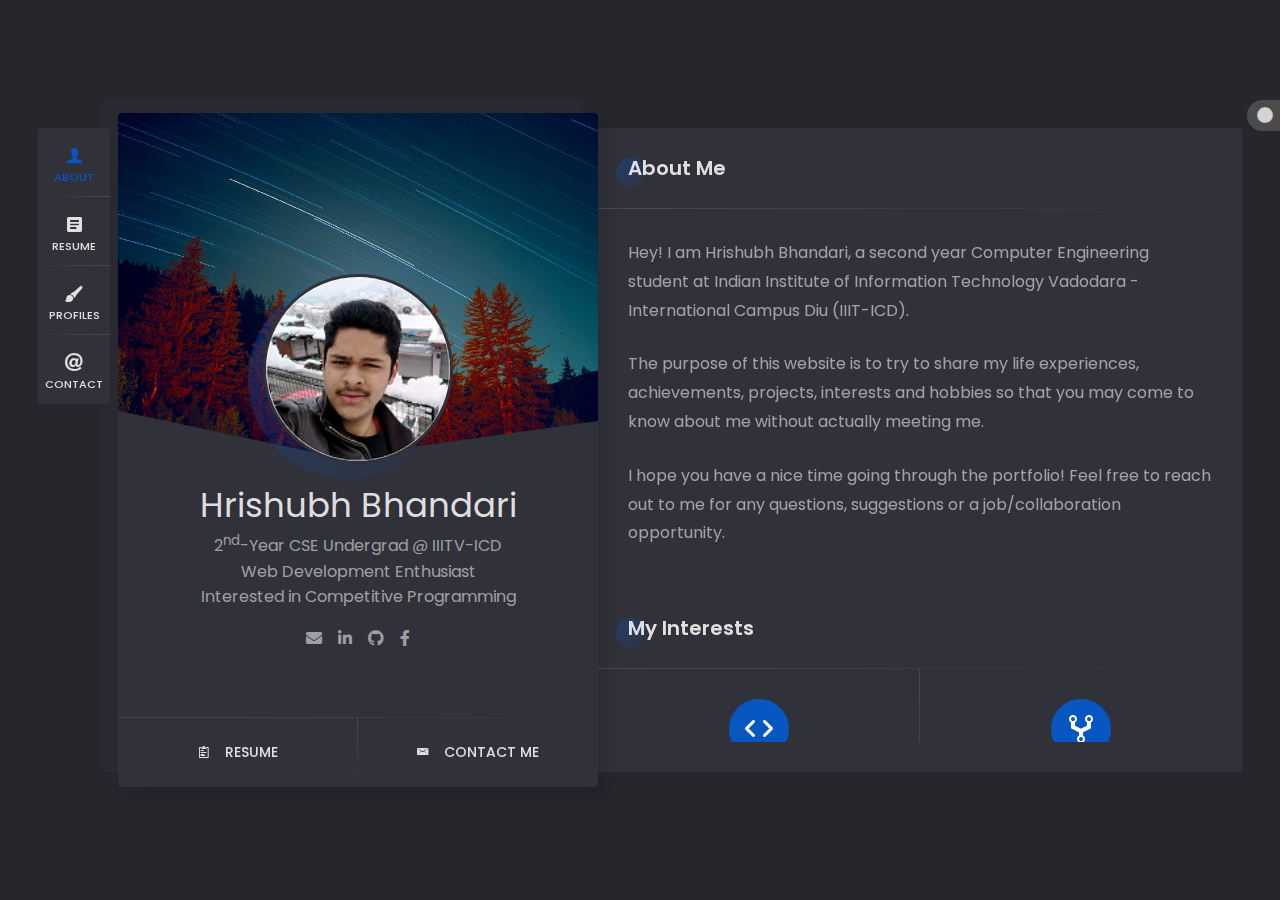
==== commit 63a6b601: "Update index.html" ====
--- a/index.html
+++ b/index.html
@@ -492,34 +492,41 @@
               </div>
 
               <!-- experience -->
-              <!-- <div class="col col-d-12 col-t-12 col-m-12 border-line-v">
+              <div class="col col-d-12 col-t-12 col-m-12 border-line-v">
                   <div class="resume-title border-line-h">
                     <div class="icon"><i class="ion ion-briefcase"></i></div>
                     <div class="name">Experience</div>
                   </div>
                   <div class="resume-items">
-                      <div class="resume-item border-line-h active">
-                        <div class="date">September, 2020 – Present</div>
-                        <div class="name">Educator</div>
-                        <div class="company">Unacademy</div>
-                        <p>
-                          Taking live classes to teach different Competitive Programming concepts. <br>
-                          <a
-                            href="https://unacademy.com/@coder_pulkit_c"
-                            target="_blank"
-                            >Click here</a> to check out my Unacademy Profile.
-                        </p>
-                      </div>
-                    <div class="resume-item border-line-h">
-                      <div class="date">April, 2020 - June, 2020</div>
-                      <div class="name">Software Engineer - Intern</div>
-                      <div class="company">CodeNation Innovation Labs</div>
+
+                    <div class="resume-item border-line-h  active">
+                      <div class="date">August, 2020 - October, 2020</div>
+                      <div class="name">Python Development Internship</div>
+                      <div class="company">Catosoft Technologies Private Limited</div>
+                      <ul style="list-style-type:circle;">
+                        <li>Made the web interface of an face detection app using technologies like <b>Flask</b>, <b>HTML</b> and <b>Python</b>.
+
+                          
+                          
+                          </li>
+                        <li>Built a live face detector while also storing the video frame by frame using <b>OpenCV</b>.</li>
+                        <li>The app has been used to verify <b> more than 100 thousand</b> customers at Catosoft.</li>
+                      </ul>
+                    </div>
+                    <!-- <div class="resume-item border-line-h active">
+                      <div class="date">September, 2020 – Present</div>
+                      <div class="name">Educator</div>
+                      <div class="company">Unacademy</div>
                       <p>
-                        Worked on introducing a search platform on DevFlows - A product to handle deployment of complex workflows and API Endpoints with least efforts.
-                        Designed and implemented a Flow Testing System for DevFlow using various technologies like Django, AWS, Docker, Knative, Redis.
+                        Taking live classes to teach different Competitive Programming concepts. <br>
+                        <a
+                          href="https://unacademy.com/@coder_pulkit_c"
+                          target="_blank"
+                          >Click here</a> to check out my Unacademy Profile.
                       </p>
-                    </div>
-                    <div class="resume-item border-line-h">
+                    </div> -->
+
+                    <!-- <div class="resume-item border-line-h">
                       <div class="date">May, 2019 – July, 2019</div>
                       <div class="name">Technical Content Engineer - Intern</div>
                       <div class="company">HackerRank</div>
@@ -528,17 +535,18 @@
                         Created Multiple Choice Questions related to Probability and Statistics. 
                         Helped in reviewing and repairing existing challenges. 
                       </p>
-                    </div>
-                    <div class="resume-item">
+                    </div> -->
+
+                    <!-- <div class="resume-item">
                       <div class="date">March, 2020 – May, 2020</div>
                       <div class="name">Competitive Programming Instructor</div>
                       <div class="company">Coding Blocks</div>
                       <p>
                         Recorded video solutions to several coding problems and explanations of algorithms.
                       </p>
-                    </div>
-                  </div>
-                </div> -->
+                    </div> -->
+                  </div>
+                </div>
 
               <!-- Personal Projects -->
               <div class="col col-d-12 col-t-12 col-m-12 border-line-h">
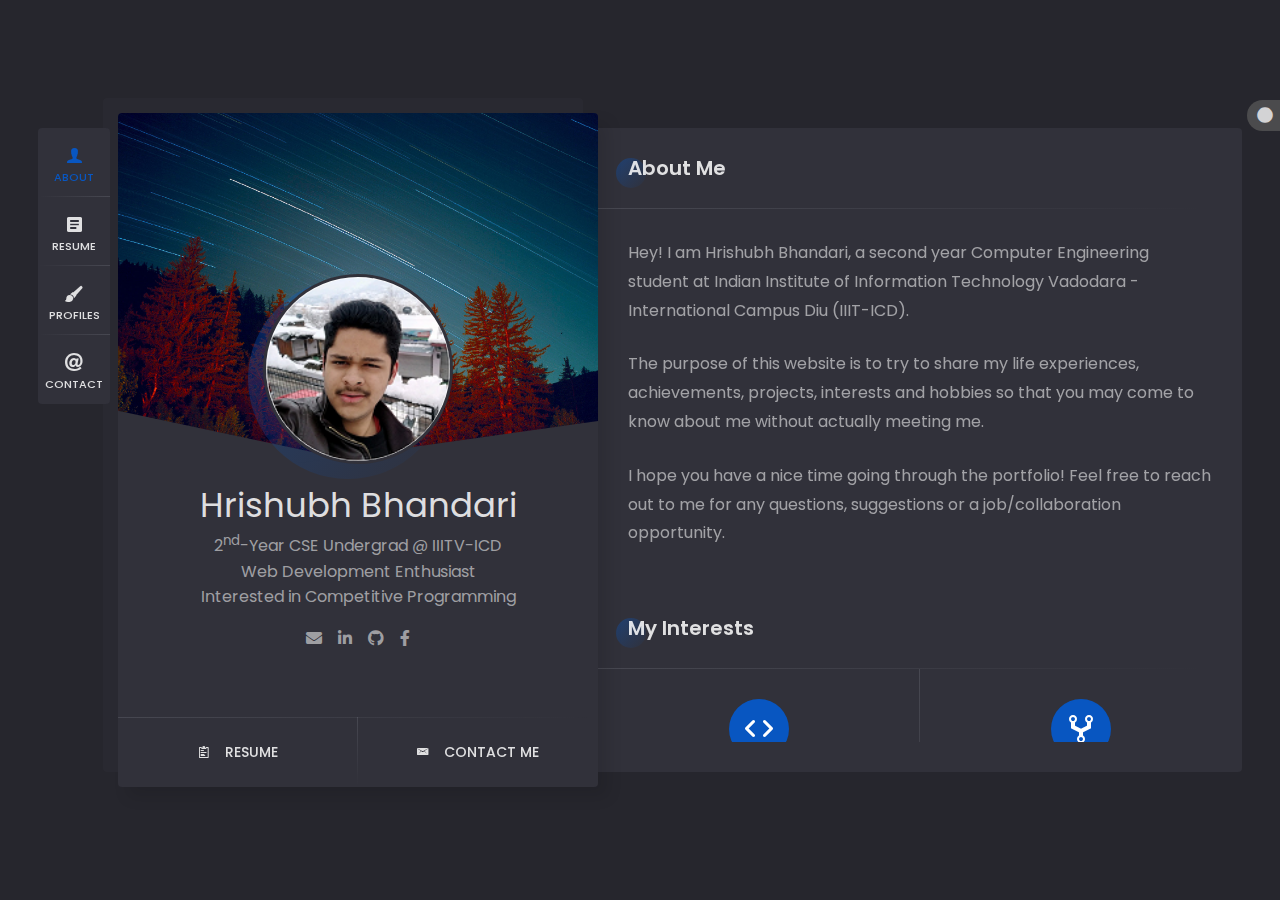
==== commit 318a5ae0: "Update index.html" ====
--- a/index.html
+++ b/index.html
@@ -641,8 +641,8 @@
                     <li>
                       <div class="name">CP Competitions</div>
                       <p>
-                        1st Position in init.mains (Organised by IIITV)<br>
-                        2nd Position in Codestrike v2.0 (Organised by IIITV)
+                        1st Position in init.mains and iiitv.str() v3.0 (Organised by IIITV)<br>
+                        2nd Position in Codestrike v2.0 and Codestrike 2021 (Organised by IIITV)
                       </p>
                     </li>
                     <li>
@@ -1090,4 +1090,4 @@
   <script src="js/scripts.js"></script>
 </body>
 
-</html>+</html>
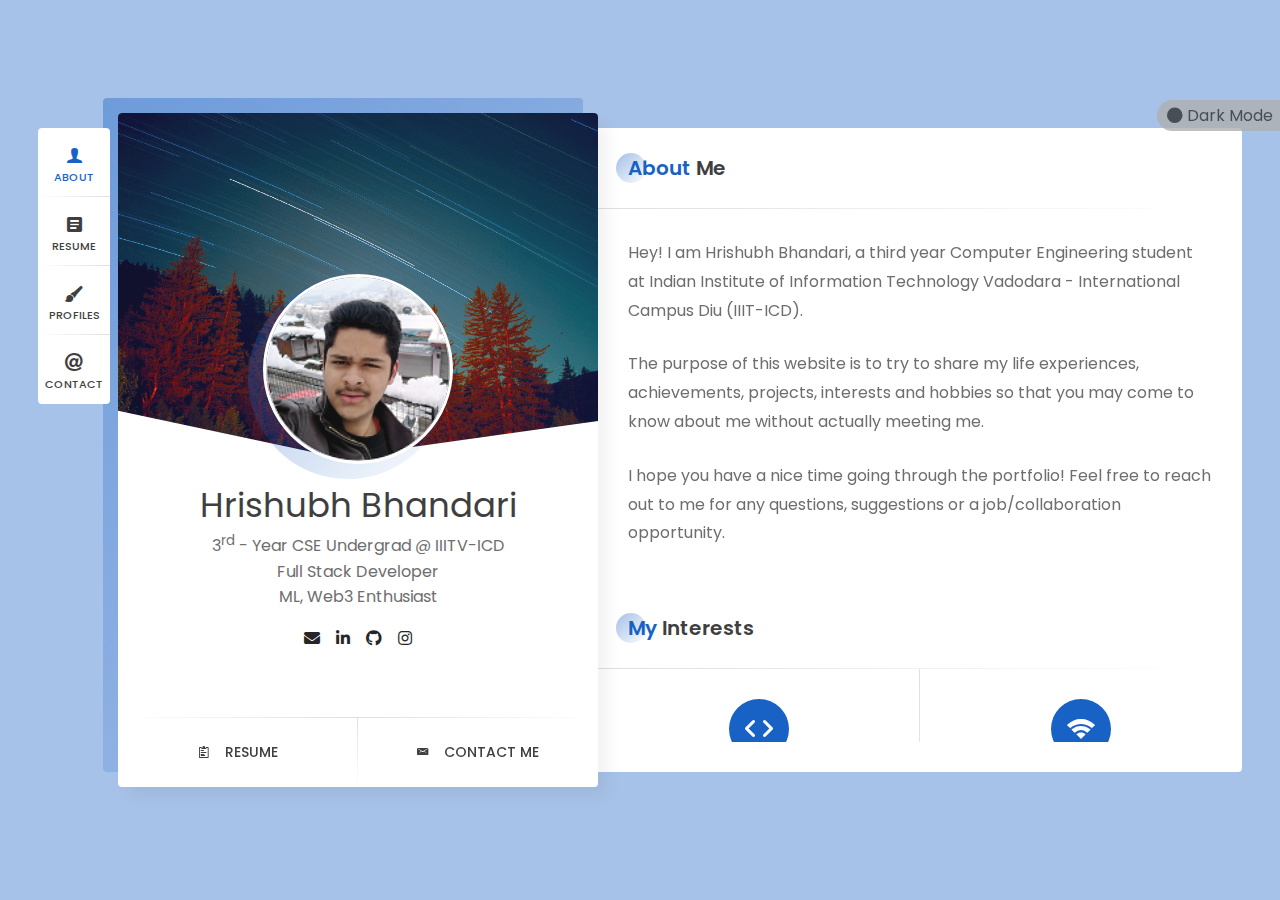
==== commit a6de67d2: "Updates" ====
--- a/index.html
+++ b/index.html
@@ -96,7 +96,7 @@
   </div>
   <div class="page new-skin">
     <!-- preloader -->
-    <!-- <div class="preloader">
+    <div class="preloader">
         <div class="centrize full-width">
           <div class="vertical-center">
             <div class="spinner">
@@ -105,7 +105,7 @@
             </div>
           </div>
         </div>
-      </div> -->
+      </div>
 
     <!-- background -->
     <div class="background"></div>
@@ -174,25 +174,25 @@
           <!-- profile titles -->
 
           <div class="title">Hrishubh Bhandari</div>
-          <div class="description">2<sup>nd</sup>-Year CSE Undergrad @ IIITV-ICD</div>
-          <div class="description">Web Development Enthusiast</div>
-          <div class="description">Interested in Competitive Programming</div>
+          <div class="description">3<sup>rd</sup> - Year CSE Undergrad @ IIITV-ICD</div>
+          <div class="description">Full Stack Developer</div>
+          <div class="description">ML, Web3 Enthusiast</div>
 
 
           <!-- profile socials -->
           <div class="social">
-            <a target="_blank" href="mailto:pulkitchhabra@yahoo.com"><span class="fas fa-envelope"></span></a>
-            <a target="_blank" href="https://www.linkedin.com/in/hrishubh_bhandari/"><i class="fab fa-linkedin-in"></i></a>
-
-            <a target="_blank" href="https://github.com/hrishubh_bhandari/"><span class="fab fa-github"></span></a>
-
-            <a target="_blank" href="https://www.facebook.com/hrishubh_bhandari/"><span
-                class="fab fa-facebook-f"></span></a>
+            <a target="_blank" href="mailto:bhandarihrishubh@gmail.com"><span class="fas fa-envelope"></span></a>
+            <a target="_blank" href="https://www.linkedin.com/in/hrishubh-bhandari/"><i class="fab fa-linkedin-in"></i></a>
+
+            <a target="_blank" href="https://github.com/hrishubh/"><span class="fab fa-github"></span></a>
+
+            <a target="_blank" href="https://www.instagram.com/hrishubh_bhandari2002/"><span
+                class="fab fa-instagram"></span></a>
           </div>
 
           <!-- profile buttons -->
           <div class="lnks">
-            <a href="https://drive.google.com/file/d/12aJC967uPqwkn-zI-9PNgcqTL11oaPP0/view?usp=sharing" target="_blank" class="lnk">
+            <a href="https://drive.google.com/file/d/1SFbjebuWyop7yzid06yZ3RA0KN2djtDM/view?usp=sharing" target="_blank" class="lnk">
               <span class="ion-clipboard">&nbsp; &nbsp; </span>
               <span class="text" >Resume</span>
             </a>
@@ -221,7 +221,7 @@
               <div class="col col-d-12 col-t-12 col-m-12">
                 <div class="text-box">
                   <p>
-                    Hey! I am Hrishubh Bhandari, a second year Computer Engineering student at Indian Institute of
+                    Hey! I am Hrishubh Bhandari, a third year Computer Engineering student at Indian Institute of
                     Information Technology Vadodara - International Campus Diu (IIIT-ICD).
                   </p>
                   <br>
@@ -266,20 +266,46 @@
                   <div class="icon"><span class="ion ion-code"></span></div>
                   <div class="name">Data Structures and Algorithms</div>
                   <p>
-                    Very interested in DSA questions. Regularly practice on Leetcode and CodeForces.
+                    Interested in learning new Data Structures and Algorithms. Regularly practice on Leetcode & CodeForces.
                   </p>
                 </div>
               </div>
+
 
               <!-- service item -->
               <div class="col col-d-6 col-t-6 col-m-12 border-line-h">
                 <div class="service-item">
                   <div class="icon">
-                    <span class="ion ion-network"></span>
+                    <span class="ion ion-wifi"></span>
                   </div>
                   <div class="name">Web Development</div>
                   <p>
-                    Very passionate about Web Dev. Currently working with ReactJS and Angular framework.
+                    Very passionate full stack Developer with expertise in MERN stack.
+                  </p>
+                </div>
+              </div>
+
+              
+              
+              <!-- service item -->
+              <div class="col col-d-6 col-t-6 col-m-12 border-line-h">
+                <div class="service-item">
+                  <div class="icon"><span class="ion ion-network"></span></div>
+                  <div class="name">Machine Learning</div>
+                  <p>
+                    Machine Learning Enthusiast with special interest in Reinforcement Learning.
+                  </p>
+                </div>
+              </div>
+
+
+              <!-- service item -->
+              <div class="col col-d-6 col-t-6 col-m-12 border-line-h">
+                <div class="service-item">
+                  <div class="icon"><span class="ion ion-social-bitcoin"></span></div>
+                  <div class="name">BlockChain</div>
+                  <p>
+                    Web3 and BlockChain Enthusiast with special some experience working with Ethereum.
                   </p>
                 </div>
               </div>
@@ -296,12 +322,12 @@
               <!-- service item -->
                 <div class="col col-d-12 col-t-12 col-m-12 resume-items" style="padding-top: 0;">
                   <div class="resume-item border-line-h active">
-                    <div class="name">Founding Member of Technical Committee (IIITV-ICD)</div>
+                    <div class="name">President of Technical Committee (IIITV-ICD)</div>
                     <div class="company">
                       Indian Institute of Information Technology Vadodara - International Campus Diu
                     </div>
                     <p>
-                      Formed the Technical Committee of IIITV-ICD responsible for organising and conducting various tech
+                      Currently the <b>President of Technical Committee of IIITV-ICD</b> responsible for organising and conducting various tech
                       related Events, Competitions, Hackathons and Seminars.
                     </p>
                   </div>
@@ -321,8 +347,8 @@
               <!-- fuct item -->
               <div class="col col-d-3 col-t-3 col-m-6 border-line-v">
                 <div class="fuct-item">
-                  <div class="icon"><span class="ion ion-disc"></span></div>
-                  <div class="name">Likes music and novels</div>
+                  <div class="icon"><span class="ion ion-ios-book"></span></div>
+                  <div class="name">Enjoys Reading</div>
                 </div>
               </div>
 
@@ -330,15 +356,15 @@
               <div class="col col-d-3 col-t-3 col-m-6 border-line-v">
                 <div class="fuct-item">
                   <div class="icon"><span class="ion ion-trophy"></span></div>
-                  <div class="name">Badminton Player</div>
+                  <div class="name">Plays Badminto</div>
                 </div>
               </div>
 
               <!-- fuct item -->
               <div class="col col-d-3 col-t-3 col-m-6 border-line-v">
                 <div class="fuct-item">
-                  <div class="icon"><span class="ion ion-coffee"></span></div>
-                  <div class="name">Love drinking Coffee</div>
+                  <div class="icon"><span class="ion ion-ios-game-controller-b"></span></div>
+                  <div class="name">Midnight Gamer</div>
                 </div>
               </div>
 
@@ -460,14 +486,14 @@
                       <a href="https://drive.google.com/file/d/1xOl8kYYba0kiK_D4-FUJ9ehYq6BJBSVU/view?usp=sharing" target="_blank">Indian
                         Institute of Information Technology Vadodara - International Campus Diu
                     </div>
-                    <div class="company">CGPA : 9.28
+                    <div class="company">CGPA : 9.26
                     </div>
                     </a>
                     <p>
                       Bachelor of Technology in Computer Science & Engineering
                     </p>
                   </div>
-                  <div class="resume-item">
+                  <div class="resume-item inactive">
                     <div class="date">2008 - 2020</div>
                     <div class="name">
                       Kendriya Vidyalaya No - 1 Gandhinagar Jammu
@@ -499,20 +525,19 @@
                   </div>
                   <div class="resume-items">
 
+                    <!-- Previous Experience -->
                     <div class="resume-item border-line-h  active">
-                      <div class="date">August, 2020 - October, 2020</div>
+                      <div class="date">August, 2021 - October, 2021</div>
                       <div class="name">Python Development Internship</div>
                       <div class="company">Catosoft Technologies Private Limited</div>
                       <ul style="list-style-type:circle;">
-                        <li>Made the web interface of an face detection app using technologies like <b>Flask</b>, <b>HTML</b> and <b>Python</b>.
-
-                          
-                          
-                          </li>
-                        <li>Built a live face detector while also storing the video frame by frame using <b>OpenCV</b>.</li>
-                        <li>The app has been used to verify <b> more than 100 thousand</b> customers at Catosoft.</li>
+                        <li>Contributed to the development of a face detection app in a team of 6 using <b>Flask</b> framework.</li>
+                        <li>Utilised <b>OpenCV</b> library in python to build a face detector with <b> 85% accuracy</b>.</li>
+                        <li>Verified <b> more than 130 thousand</b> customers till date using the application.</li>
                       </ul>
                     </div>
+
+                    
                     <!-- <div class="resume-item border-line-h active">
                       <div class="date">September, 2020 – Present</div>
                       <div class="name">Educator</div>
@@ -558,37 +583,43 @@
                 <div class="resume-items">
 
                   <div class="resume-item border-line-h active">
+                    <div class="date">April, 2022 – July, 2022</div>
+                    <div class="name"><a href="https://github.com/Hrishubh/PKI-System-using-BlockChain" target="_blank"> Public Key Infrastructure (PKI) on Blockchain</a></div>
+                    <div class="company">Tech: MERN Stack, Ethereum, Solidity, Metamask, Ganache-CLI, web3</div>
+                    <ul style="list-style-type:circle;">
+                      <li><b><u>One of the first PKI</u></b> implementation using the <b><u>Ethereum blockchain</u></b></li>
+                      <li>Adapted <b><u>RSA Crypto.</u></b> (2048 bit) for key verification and <b><u>Ganache-CLI \& Metamask</u></b> to interact with Ethereum.</li>
+                      <li>Programmed mechanisms to <b><u>create, renew and terminate Digital Certificates.</u></b></li>
+                      <li>The application can create and hold more than 1 million certificates at a time.</li>
+                    </ul>
+                  </div>
+
+
+                  <div class="resume-item border-line-h active">
                     <div class="date">August, 2021 – September, 2021</div>
                     <div class="name"><a href="https://github.com/Hrishubh/TrueNews-React" target="_blank"> TRUENEWS - Nothing but Authentic</a></div>
                     <div class="company">Tech Used: ReactJS, NewsAPI, Bootstrap, HTML, JSX</div>
                     <ul style="list-style-type:circle;">
-                      <li>A web application build using <b><u> ReactJS </u></b> and <b><u> Bootstrap </u></b> which
-                        displays popular
-                        news from all the top websites all at one place.</li>
-                      <li>Utilizes <b><u>NewsAPI</u></b> to get top news along with other associated information like
-                        Author
-                        and Time of writing.</li>
-                      <li>Displays News according to different Categories like Sports, Entertainment, Science,
-                        Technology etc.</li>
+                      <li>Developed a web application built using <b><u> ReactJS </u></b> and <b><u> Bootstrap </u></b> to display real time news.</li>
+                      <li>Exploited <b><u>NewsAPI</u></b> to get news along with other associated information like author name and time of writing.</li>
+                      <li>Displays news over 8 categories such as Sports, Entertainment, Science, Technology etc.</li>
                     </ul>
                   </div>
 
-                  <div class="resume-item border-line-h ">
+                  <div class="resume-item border-line-h active">
                     <div class="date">April, 2021 – May, 2021</div>
                     <div class="name"><a href="https://github.com/Hrishubh/Restaurant-Website-using-Angular-"  target="_blank"> Dynamic Website for Restaurant - GOLDEN CHINA HUT</a></div>
                     <div class="company">Tech Used: AngularJS, BootStrap 5.0, HTML, CSS, Vanilla JS</div>
                     <ul style="list-style-type:circle;">
-                      <li>Website architected using <b><u> AngularJS</u></b> and <b> <u> Bootstrap 5.0 </u></b> for a
-                        local restraunt.</li>
-                      <li>Contains well documented Menu with different categories like Lunch, Appetizers, Combo and
-                        Chef's Recommendations.</li>
-                      <li>Contains a map with the location of the Restaurant for easy access.</li>
+                      <li>Developed a website for a local restaurant using <b><u>AngularJS</u></b> and <b> <u> Bootstrap 5.0 </u></b></li>
+                      <li> Contains well documented Menu with 12 categories including Chef&#x2019;s Recommendations.</li>
+                      <li> Includes a map with the location of the Restaurant for easy access. </li>
                     </ul>
                   </div>
 
-                  <div class="resume-item border-line-h ">
+                  <div class="resume-item border-line-h active">
                     <div class="date">June, 2021 – July, 2021</div>
-                    <div class="name"><a href="https://summerbreakevents2k21.in" target="_blank">Summer Break Events 2k21 Website</a> </div>
+                    <div class="name"><a href="https://hrishubh.github.io/SBE-Website/" target="_blank">Summer Break Events 2k21 Website</a> </div>
                     <div class="company">Tech Used: HTML, CSS, Vanilla JavaScript</div>
                     <ul style="list-style-type:circle;">
                       <li>GitHub Link: <a href="https://github.com/Hrishubh/SBE-Website" target="_blank"><u><b>
@@ -600,7 +631,7 @@
                     </ul>
                   </div>
 
-                  <div class="resume-item border-line-h ">
+                  <div class="resume-item border-line-h active">
                     <div class="date">Feb, 2021 – March, 2021</div>
                     <div class="name"><a href="https://github.com/Hrishubh/JARVIS" target="_blank"> JARVIS Personal Assistant (Using Python) </a></div>
                     <div class="company">Libraries Used: pyttsx, speech_recognition, os, smtplib, pathlib, webbrowser
@@ -629,11 +660,16 @@
                   <ul>
                     <li>
                       <div class="name">
-                        Founding Member of Technical Committee at IIIT Vadodara - International Campus Diu.
-                      </div>
-                    </li>
-                    <li>
-                      <div class="name">National NSE Examination </div>
+                        Solved more than 260 questions on <a href="https://leetcode.com/hrishubh_2002/" target="_blank">LeetCode</a>.
+                      </div>
+                    </li>
+                    <li>
+                      <div class="name">
+                        President of the Technical Committee at IIIT Vadodara - International Campus Diu.
+                      </div>
+                    </li>
+                    <li>
+                      <div class="name"><a href="https://drive.google.com/file/d/1QlOuTxr9pom6Lu8BbNqBa2bvGAtf6E2G/view" target="_blank">National NSE Examination </a> </div>
                       <p>
                         891 rank (Total 1 million Participants)
                       </p>
@@ -641,8 +677,8 @@
                     <li>
                       <div class="name">CP Competitions</div>
                       <p>
-                        1st Position in init.mains and iiitv.str() v3.0 (Organised by IIITV)<br>
-                        2nd Position in Codestrike v2.0 and Codestrike 2021 (Organised by IIITV)
+                        1st Position in init.mains (Organised by IIITV)<br>
+                        2nd Position in Codestrike v2.0, Codestrike 2021 & iiit.str() (Organised by IIITV)
                       </p>
                     </li>
                     <li>
@@ -720,38 +756,38 @@
                   <ul>
                     <li>
                       <div class="name">C++</div>
+                      <div class="progress p90">
+                        <span>90%</span>
+                      </div>
+                    </li>
+                    <li>
+                      <div class="name">Python</div>
                       <div class="progress p85">
                         <span>85%</span>
                       </div>
                     </li>
                     <li>
-                      <div class="name">Python</div>
-                      <div class="progress p80">
-                        <span>80%</span>
+                      <div class="name">JavaScript</div>
+                      <div class="progress p75">
+                        <span>75%</span>
                       </div>
                     </li>
                     <li>
                       <div class="name">Java</div>
-                      <div class="progress p60">
-                        <span>60%</span>
-                      </div>
-                    </li>
-                    <li>
-                      <div class="name">JavaScript</div>
-                      <div class="progress p50">
-                        <span>50%</span>
+                      <div class="progress p65">
+                        <span>65%</span>
+                      </div>
+                    </li>
+                    <li>
+                      <div class="name">Web Development</div>
+                      <div class="progress p85">
+                        <span>85%</span>
                       </div>
                     </li>
                     <li>
                       <div class="name">Algorithms</div>
                       <div class="progress p80">
                         <span>80%</span>
-                      </div>
-                    </li>
-                    <li>
-                      <div class="name">Frontend Development</div>
-                      <div class="progress p75">
-                        <span>75%</span>
                       </div>
                     </li>
                     <li>
@@ -921,6 +957,23 @@
                 </div>
               </div>
 
+              <!-- blog item -->
+              <div class="col col-d-6 col-t-6 col-m-6 grid-item design border-line-h"
+                style="position: absolute; left: 0%; top: 0px;">
+                <div class="box-item">
+                  <div class="image">
+                    <a href="https://leetcode.com/hrishubh_2002/" target="_blank">
+                      <img src="images/profiles/leetcode.jpg" border-radius="30px" alt="LinkedIn">
+                      <span class="info">
+                      </span>
+                    </a>
+                  </div>
+                  <!-- <div class="desc">
+                     <a href="https://www.linkedin.com/in/hrishubh-bhandari" target="_blank" class="name has-popup-media">LinkedIn</a>
+                   </div> -->
+                </div>
+              </div>
+
 
               <div class="clear"></div>
             </div>
@@ -1015,7 +1068,7 @@
             <div class="row">
               <div class="col col-d-12 col-t-12 col-m-12 border-line-v">
                 <iframe
-                  src="https://www.google.com/maps/embed?pb=!1m18!1m12!1m3!1d3505.618165306766!2d77.22540621503371!3d28.52113368246193!2m3!1f0!2f0!3f0!3m2!1i1024!2i768!4f13.1!3m3!1m2!1s0x390ce15e9e4498f7%3A0xaaf58ca7c824f71d!2s147-150%20type%20III!5e0!3m2!1sen!2sin!4v1633374076876!5m2!1sen!2sin"
+                  src="https://www.google.com/maps/embed?pb=!1m18!1m12!1m3!1d3504.4804248173277!2d77.2188593255653!3d28.555332926309067!2m3!1f0!2f0!3f0!3m2!1i1024!2i768!4f13.1!3m3!1m2!1s0x390ce24754c33887%3A0x26a733d71d00eb62!2s200%20TO%20185%2C%20Sector%203%2C%20Sadiq%20Nagar%2C%20New%20Delhi%2C%20Delhi%20110049!5e0!3m2!1sen!2sin!4v1672213529795!5m2!1sen!2sin"
                   width="600" height="450" frameborder="0" style="
                       border: 0;
                       width: 100%;
@@ -1027,11 +1080,11 @@
                   <ul>
                     <li>
                       <strong style="width: 100px; text-align: left;">Address</strong>
-                      Pushp Vihar, New Delhi
+                      Sector 3, Sadiq Nagar, New Delhi
                     </li>
                     <li>
                       <strong style="width: 65px; text-align: left;">Email</strong>
-                      <a target="_blank" href="mailto:bhandarihrishubh@gmail.com">bhandarihrishubh@gmail.com</a>
+                      <a target="_blank" href="mailto:bhandarihrishubh@gmail.com"> &nbsp;bhandarihrishubh@gmail.com</a>
                     </li>
                     <li>
                       <strong style="width: 100px; text-align: left;">Phone</strong>
@@ -1090,4 +1143,4 @@
   <script src="js/scripts.js"></script>
 </body>
 
-</html>
+</html>--- a/css/layout.css
+++ b/css/layout.css
@@ -469,6 +469,7 @@
 	z-index: 10;
 }
 
+
 .card-inner.hidden {
 	opacity: 0;
 	visibility: hidden;
@@ -569,13 +570,13 @@
 	content: '';
 	position: absolute;
 	left: -12px;
-	top: 0;
+	top: -5px;
 	width: 30px;
 	height: 30px;
+	z-index: 20;
 	background: -moz-linear-gradient(-45deg, rgba(120, 204, 109, 0.4) 0%, rgba(120, 204, 109, 0.01) 100%);
 	background: -webkit-linear-gradient(-45deg, rgba(120, 204, 109, 0.4) 0%, rgba(120, 204, 109, 0.01) 100%);
 	background: linear-gradient(135deg, rgba(120, 204, 109, 0.4) 0%, rgba(120, 204, 109, 0.01) 100%);
-	z-index: -1;
 	border-radius: 30px;
 	-moz-border-radius: 30px;
 	-webkit-border-radius: 30px;
--- a/css/new-skin/new-skin.css
+++ b/css/new-skin/new-skin.css
@@ -828,7 +828,6 @@
 	line-height: 21px;
 	min-height: 51px;
 	font-weight: 600;
-	z-index: 2;
 }
 
 .content .title.no-title:before {
--- a/css/template-colors/blue.css
+++ b/css/template-colors/blue.css
@@ -119,6 +119,14 @@
 	background: #0856c1;
 }
 
+.resume-items .resume-item.inactive .date {
+	color: #000000;
+}
+
+.resume-items .resume-item.inactive .date:before {
+	background: #000000;
+}
+
 .skills-list ul li .progress .percentage {
 	background: #0856c1;
 }
@@ -126,7 +134,6 @@
 .content.works .filter-menu .f_btn.active {
 	color: #0856c1;
 }
-
 .box-item .image .info:before {
 	background: -moz-linear-gradient(-45deg, rgba(8, 86, 193, 0.4) 0%, rgba(8, 86, 193, 0.01) 100%);
 	background: -webkit-linear-gradient(-45deg, rgba(8, 86, 193, 0.4) 0%, rgba(8, 86, 193, 0.01) 100%);
@@ -244,6 +251,10 @@
 	border-color: #0856c1;
 }
 
+.resume-items .resume-item.inactive .date {
+	border-color: #000000;
+}
+
 .box-item:hover .desc .name {
 	color: #0856c1;
 }
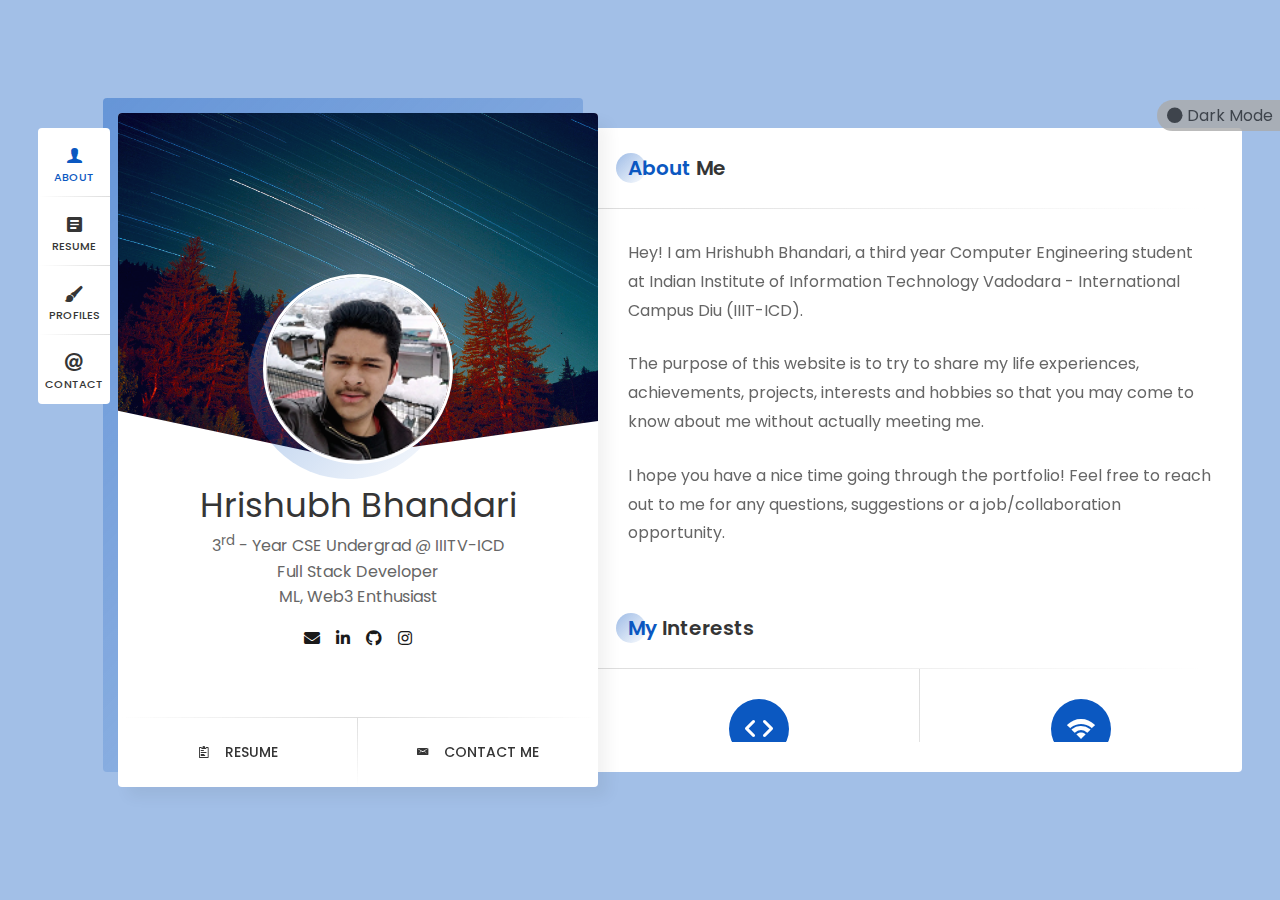
==== commit 57c5c729: "Merge branch 'main' of https://github.com/Hrishubh/Hrishubh.github.io" ====
--- a/index.html
+++ b/index.html
@@ -1143,4 +1143,4 @@
   <script src="js/scripts.js"></script>
 </body>
 
-</html>+</html>
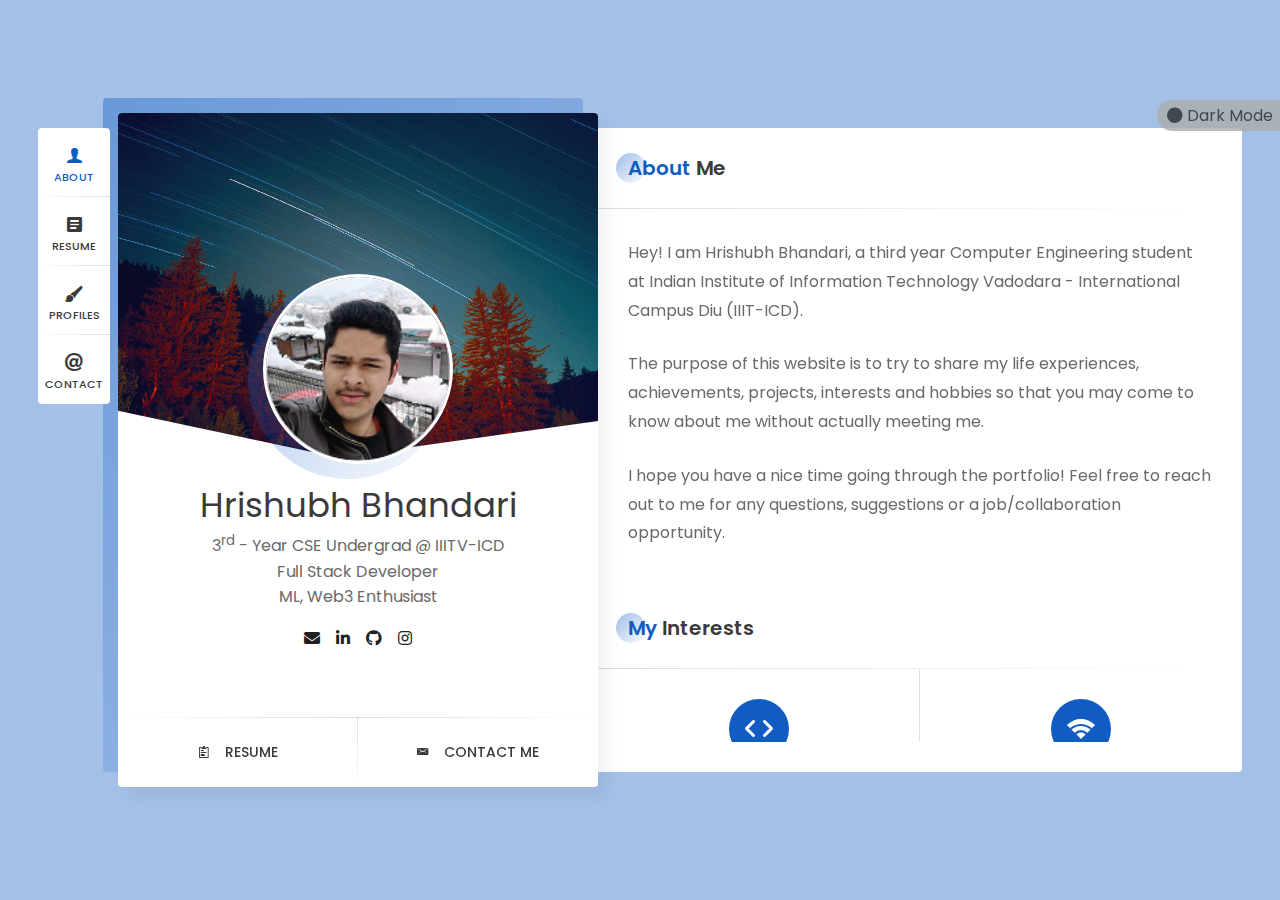
==== commit 72527c40: "Update index.html" ====
--- a/index.html
+++ b/index.html
@@ -607,6 +607,20 @@
                   </div>
 
                   <div class="resume-item border-line-h active">
+                    <div class="date">June, 2021 – July, 2021</div>
+                    <div class="name"><a href="https://hrishubh.github.io/SBE-Website/" target="_blank">Summer Break Events 2k21 Website</a> </div>
+                    <div class="company">Tech Used: HTML, CSS, Vanilla JavaScript</div>
+                    <ul style="list-style-type:circle;">
+                      <li>GitHub Link: <a href="https://github.com/Hrishubh/SBE-Website" target="_blank"><u><b>
+                              https://github.com/Hrishubh/SBE-Website</b></u></a></li>
+                      <li>Website for <b><u>SBE(Summer Break Events)</u></b> programme organised by 1st year students.
+                      </li>
+                      <li>Helped organising SBE events which saw overwhelming participation of <b><u>more than 500
+                            participants</u></b> across all competitions.</li>
+                    </ul>
+                  </div>
+
+                  <div class="resume-item border-line-h active">
                     <div class="date">April, 2021 – May, 2021</div>
                     <div class="name"><a href="https://github.com/Hrishubh/Restaurant-Website-using-Angular-"  target="_blank"> Dynamic Website for Restaurant - GOLDEN CHINA HUT</a></div>
                     <div class="company">Tech Used: AngularJS, BootStrap 5.0, HTML, CSS, Vanilla JS</div>
@@ -618,20 +632,6 @@
                   </div>
 
                   <div class="resume-item border-line-h active">
-                    <div class="date">June, 2021 – July, 2021</div>
-                    <div class="name"><a href="https://hrishubh.github.io/SBE-Website/" target="_blank">Summer Break Events 2k21 Website</a> </div>
-                    <div class="company">Tech Used: HTML, CSS, Vanilla JavaScript</div>
-                    <ul style="list-style-type:circle;">
-                      <li>GitHub Link: <a href="https://github.com/Hrishubh/SBE-Website" target="_blank"><u><b>
-                              https://github.com/Hrishubh/SBE-Website</b></u></a></li>
-                      <li>Website for <b><u>SBE(Summer Break Events)</u></b> programme organised by 1st year students.
-                      </li>
-                      <li>Helped organising SBE events which saw overwhelming participation of <b><u>more than 500
-                            participants</u></b> across all competitions.</li>
-                    </ul>
-                  </div>
-
-                  <div class="resume-item border-line-h active">
                     <div class="date">Feb, 2021 – March, 2021</div>
                     <div class="name"><a href="https://github.com/Hrishubh/JARVIS" target="_blank"> JARVIS Personal Assistant (Using Python) </a></div>
                     <div class="company">Libraries Used: pyttsx, speech_recognition, os, smtplib, pathlib, webbrowser
@@ -754,46 +754,46 @@
                     <div class="name">Coding</div>
                   </div>
                   <ul>
-                    <li>
+                    <li z-index="100">
                       <div class="name">C++</div>
+                      <div class="progress p100">
+                        <span>100%</span>
+                      </div>
+                    </li>
+                    <li z-index="100">
+                      <div class="name">Python</div>
                       <div class="progress p90">
                         <span>90%</span>
                       </div>
                     </li>
-                    <li>
-                      <div class="name">Python</div>
-                      <div class="progress p85">
-                        <span>85%</span>
-                      </div>
-                    </li>
-                    <li>
+                    <li z-index="100">
                       <div class="name">JavaScript</div>
                       <div class="progress p75">
                         <span>75%</span>
                       </div>
                     </li>
-                    <li>
+                    <li z-index="100">
                       <div class="name">Java</div>
                       <div class="progress p65">
                         <span>65%</span>
                       </div>
                     </li>
-                    <li>
+                    <li z-index="100">
                       <div class="name">Web Development</div>
                       <div class="progress p85">
                         <span>85%</span>
                       </div>
                     </li>
-                    <li>
+                    <li z-index="100">
                       <div class="name">Algorithms</div>
-                      <div class="progress p80">
-                        <span>80%</span>
-                      </div>
-                    </li>
-                    <li>
+                      <div class="progress p85">
+                        <span>85%</span>
+                      </div>
+                    </li>
+                    <li z-index="100">
                       <div class="name">Machine Learning</div>
-                      <div class="progress p65">
-                        <span>65%</span>
+                      <div class="progress p75">
+                        <span>75%</span>
                       </div>
                     </li>
                   </ul>
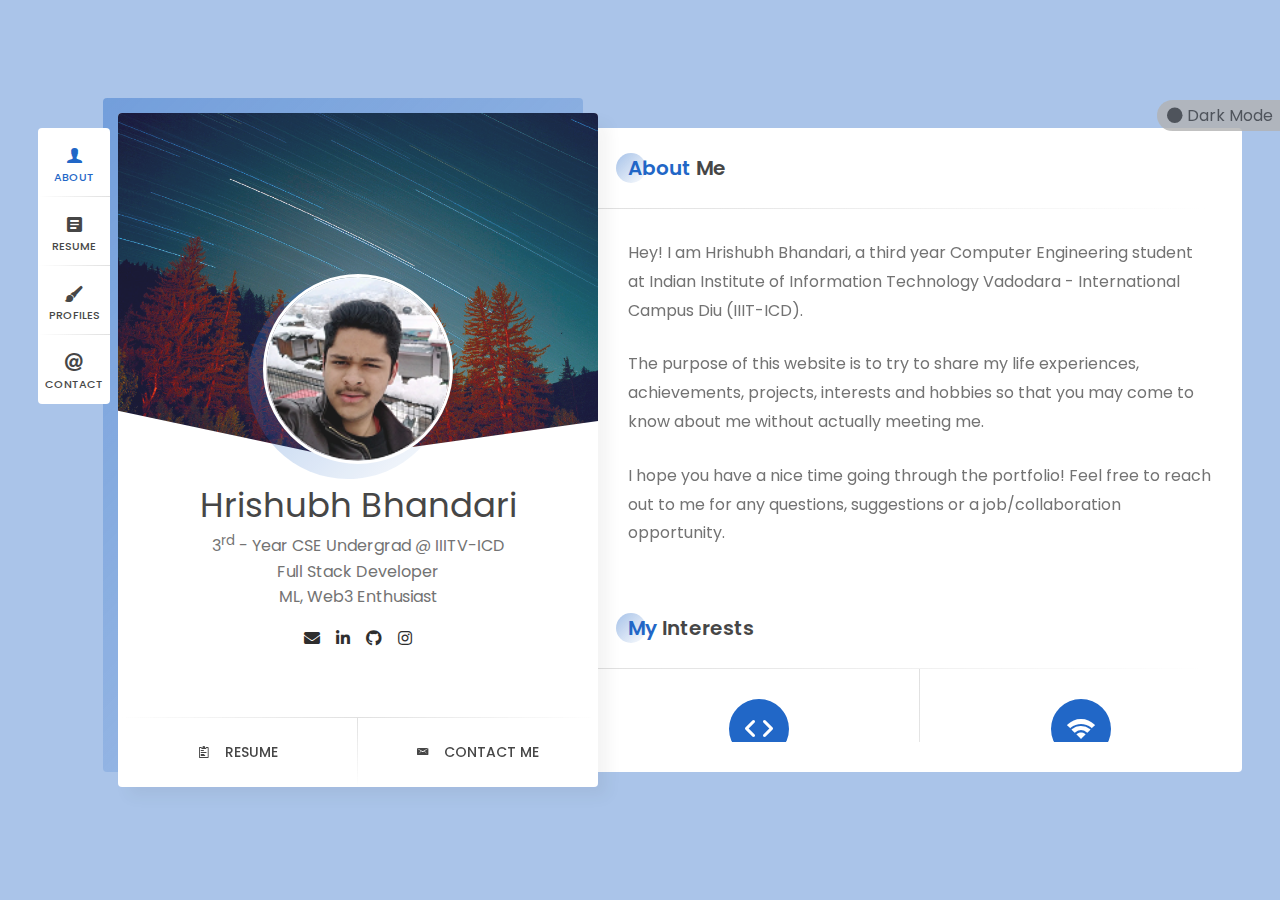
==== commit 2fbfae94: "Update index.html" ====
--- a/index.html
+++ b/index.html
@@ -486,7 +486,7 @@
                       <a href="https://drive.google.com/file/d/1xOl8kYYba0kiK_D4-FUJ9ehYq6BJBSVU/view?usp=sharing" target="_blank">Indian
                         Institute of Information Technology Vadodara - International Campus Diu
                     </div>
-                    <div class="company">CGPA : 9.26
+                    <div class="company">CGPA : 8.91
                     </div>
                     </a>
                     <p>
@@ -531,12 +531,11 @@
                       <div class="name">Python Development Internship</div>
                       <div class="company">Catosoft Technologies Private Limited</div>
                       <ul style="list-style-type:circle;">
-                        <li>Contributed to the development of a face detection app in a team of 6 using <b>Flask</b> framework.</li>
-                        <li>Utilised <b>OpenCV</b> library in python to build a face detector with <b> 85% accuracy</b>.</li>
-                        <li>Verified <b> more than 130 thousand</b> customers till date using the application.</li>
+                        <li>Collaborated with a team of 6 to develop a face detection application using <u><b>Flask</b></u> framework.</li>
+                        <li>Leveraged the <u><b>OpenCV</b></u> library in Python to create an accurate face detection system achieving an <u><b>85% success rate</b></u>.  </li>
+                        <li>The application has successfully validated over <u><b>130 thousand customers</b></u> to date.</li>
                       </ul>
                     </div>
-
                     
                     <!-- <div class="resume-item border-line-h active">
                       <div class="date">September, 2020 – Present</div>
@@ -583,17 +582,29 @@
                 <div class="resume-items">
 
                   <div class="resume-item border-line-h active">
+                    <div class="date">Jan, 2023 – Feb, 2023</div>
+                    <div class="name"><a href="https://github.com/Hrishubh/HORIZON-TechFest-Website-FRONTEND" target="_blank"> Website for HORIZON Technical fest of IIITV-ICD</a></div>
+                    <div class="company">Tech: ReactJS, ExpressJS, NodeJS, MongoDB, HTML, CSS, ChakraUI, react‑slick</div>
+                    <ul style="list-style-type:circle;">
+                      <li>Developed & launched the website for the ”HORIZON” Tech fest, utilizing the <b><u>MERN Stack</u></b> to build a scalable application.</li>
+                      <li>Deployed a backend system, including features such as <b><u>login, register</u></b> and <b><u>1 click registration</u></b> for attendees.</li>
+                      <li>Successfully managed website traffic of over <b><u>20 thousand</u></b> clicks during the fest, ensuring a seamless user experience.
+                      </li>
+                    </ul>
+                  </div>
+
+
+                  <div class="resume-item border-line-h active">
                     <div class="date">April, 2022 – July, 2022</div>
                     <div class="name"><a href="https://github.com/Hrishubh/PKI-System-using-BlockChain" target="_blank"> Public Key Infrastructure (PKI) on Blockchain</a></div>
                     <div class="company">Tech: MERN Stack, Ethereum, Solidity, Metamask, Ganache-CLI, web3</div>
                     <ul style="list-style-type:circle;">
-                      <li><b><u>One of the first PKI</u></b> implementation using the <b><u>Ethereum blockchain</u></b></li>
-                      <li>Adapted <b><u>RSA Crypto.</u></b> (2048 bit) for key verification and <b><u>Ganache-CLI \& Metamask</u></b> to interact with Ethereum.</li>
-                      <li>Programmed mechanisms to <b><u>create, renew and terminate Digital Certificates.</u></b></li>
-                      <li>The application can create and hold more than 1 million certificates at a time.</li>
+                      <li>Implemented one of the first PKI systems utilizing <u><b>Ethereum blockchain</b></u>, leveraging <u><b>RSA cryptography</b></u> for verification.</li>
+                      <li>Employed <u><b>Ganache‑CLI & Metamask</b></u> to enable seamless interaction with the Ethereum blockchain.</li>
+                      <li>Programmed innovative mechanisms to <u><b>create, renew, and terminate digital certificates</b></u>, with the capability to <u><b>store over 1
+                        million certificates</b></u> concurrently.</li>
                     </ul>
                   </div>
-
 
                   <div class="resume-item border-line-h active">
                     <div class="date">August, 2021 – September, 2021</div>
@@ -601,8 +612,8 @@
                     <div class="company">Tech Used: ReactJS, NewsAPI, Bootstrap, HTML, JSX</div>
                     <ul style="list-style-type:circle;">
                       <li>Developed a web application built using <b><u> ReactJS </u></b> and <b><u> Bootstrap </u></b> to display real time news.</li>
-                      <li>Exploited <b><u>NewsAPI</u></b> to get news along with other associated information like author name and time of writing.</li>
-                      <li>Displays news over 8 categories such as Sports, Entertainment, Science, Technology etc.</li>
+                      <li>Exploited the <u><b>NewsAPI</b></u> to fetch news articles and associated info, such as author name and publishing time.</li>
+                      <li>Displays news articles over 8 categories such as Sports, Entertainment, Science, Technology etc according to user's preferences.</li>
                     </ul>
                   </div>
 
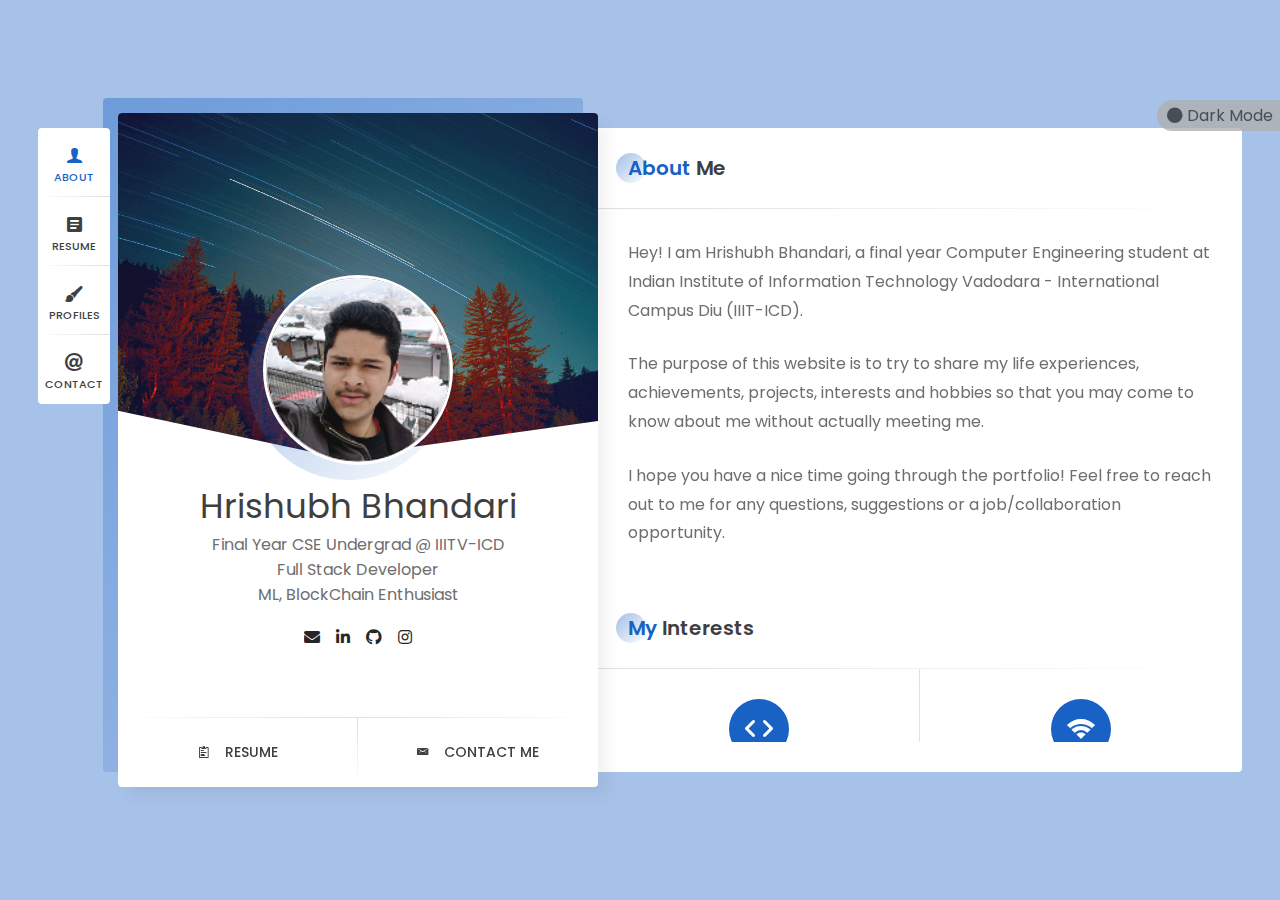
==== commit 13970263: "Updated Experience" ====
--- a/index.html
+++ b/index.html
@@ -174,9 +174,9 @@
           <!-- profile titles -->
 
           <div class="title">Hrishubh Bhandari</div>
-          <div class="description">3<sup>rd</sup> - Year CSE Undergrad @ IIITV-ICD</div>
+          <div class="description">Final Year CSE Undergrad @ IIITV-ICD</div>
           <div class="description">Full Stack Developer</div>
-          <div class="description">ML, Web3 Enthusiast</div>
+          <div class="description">ML, BlockChain Enthusiast</div>
 
 
           <!-- profile socials -->
@@ -192,7 +192,7 @@
 
           <!-- profile buttons -->
           <div class="lnks">
-            <a href="https://drive.google.com/file/d/1SFbjebuWyop7yzid06yZ3RA0KN2djtDM/view?usp=sharing" target="_blank" class="lnk">
+            <a href="https://drive.google.com/file/d/1UT4QfH1STppTKwasAKtrK36zrkOFALeC/view?usp=drive_link" target="_blank" class="lnk">
               <span class="ion-clipboard">&nbsp; &nbsp; </span>
               <span class="text" >Resume</span>
             </a>
@@ -221,7 +221,7 @@
               <div class="col col-d-12 col-t-12 col-m-12">
                 <div class="text-box">
                   <p>
-                    Hey! I am Hrishubh Bhandari, a third year Computer Engineering student at Indian Institute of
+                    Hey! I am Hrishubh Bhandari, a final year Computer Engineering student at Indian Institute of
                     Information Technology Vadodara - International Campus Diu (IIIT-ICD).
                   </p>
                   <br>
@@ -322,12 +322,12 @@
               <!-- service item -->
                 <div class="col col-d-12 col-t-12 col-m-12 resume-items" style="padding-top: 0;">
                   <div class="resume-item border-line-h active">
-                    <div class="name">President of Technical Committee (IIITV-ICD)</div>
+                    <div class="name">Ex-President of Technical Committee (IIITV-ICD)</div>
                     <div class="company">
                       Indian Institute of Information Technology Vadodara - International Campus Diu
                     </div>
                     <p>
-                      Currently the <b>President of Technical Committee of IIITV-ICD</b> responsible for organising and conducting various tech
+                      President of Technical Committee of IIITV-ICD</b> responsible for organising and conducting various tech
                       related Events, Competitions, Hackathons and Seminars.
                     </p>
                   </div>
@@ -356,7 +356,7 @@
               <div class="col col-d-3 col-t-3 col-m-6 border-line-v">
                 <div class="fuct-item">
                   <div class="icon"><span class="ion ion-trophy"></span></div>
-                  <div class="name">Plays Badminto</div>
+                  <div class="name">Plays Badminton</div>
                 </div>
               </div>
 
@@ -486,7 +486,7 @@
                       <a href="https://drive.google.com/file/d/1xOl8kYYba0kiK_D4-FUJ9ehYq6BJBSVU/view?usp=sharing" target="_blank">Indian
                         Institute of Information Technology Vadodara - International Campus Diu
                     </div>
-                    <div class="company">CGPA : 8.91
+                    <div class="company">CGPA : 8.61
                     </div>
                     </a>
                     <p>
@@ -527,13 +527,26 @@
 
                     <!-- Previous Experience -->
                     <div class="resume-item border-line-h  active">
-                      <div class="date">August, 2021 - October, 2021</div>
+                      <div class="date">May, 2023 - July, 2023</div>
+                      <div class="name">Software Development Internship</div>
+                      <div class="company">KUSHO Inc.</div>
+                      <ul style="list-style-type:circle;">
+                        <li>Created & maintained an <u><b>Elastic Search</b></u> database with over <u><b>10,000 records</b></u>, improved search efficiency by <u><b>22%.</b></u></li>
+                        <li>Integrated alerting systems with <u><b>Grafana and Prometheus</b></u>, reducing mean time of resolution by <u><b>50%.</b></u></li>
+                        <li>Collaborated in the development of an innovative <u><b>API testing 2.0 plugin</b></u> for IntelliJ using <u><b>Kotlin.</b></u></li>
+                      </ul>
+                    </div>
+
+
+                    <!-- Previous Experience -->
+                    <div class="resume-item border-line-h  active">
+                      <div class="date">March, 2023 - April, 2023</div>
                       <div class="name">Python Development Internship</div>
-                      <div class="company">Catosoft Technologies Private Limited</div>
+                      <div class="company">ETechMy Private Limited</div>
                       <ul style="list-style-type:circle;">
                         <li>Collaborated with a team of 6 to develop a face detection application using <u><b>Flask</b></u> framework.</li>
                         <li>Leveraged the <u><b>OpenCV</b></u> library in Python to create an accurate face detection system achieving an <u><b>85% success rate</b></u>.  </li>
-                        <li>The application has successfully validated over <u><b>130 thousand customers</b></u> to date.</li>
+                        <li>Validated and verified over <u><b>130,000 customers</b></u> enhancing trustworthiness of customer base.</li>
                       </ul>
                     </div>
                     
@@ -586,9 +599,10 @@
                     <div class="name"><a href="https://github.com/Hrishubh/HORIZON-TechFest-Website-FRONTEND" target="_blank"> Website for HORIZON Technical fest of IIITV-ICD</a></div>
                     <div class="company">Tech: ReactJS, ExpressJS, NodeJS, MongoDB, HTML, CSS, ChakraUI, react‑slick</div>
                     <ul style="list-style-type:circle;">
-                      <li>Developed & launched the website for the ”HORIZON” Tech fest, utilizing the <b><u>MERN Stack</u></b> to build a scalable application.</li>
+                      <li>Developed the website for the 1st ever HORIZON Tech fest, utilizing the <b><u>MERN Stack</u></b> to build a scalable application.</li>
                       <li>Deployed a backend system, including features such as <b><u>login, register</u></b> and <b><u>1 click registration</u></b> for attendees.</li>
-                      <li>Successfully managed website traffic of over <b><u>20 thousand</u></b> clicks during the fest, ensuring a seamless user experience.
+                      <li>Streamlined user experience by managing website traffic exceeding <b><u>20,000 clicks</u></b> during the festival.
+
                       </li>
                     </ul>
                   </div>
@@ -671,16 +685,16 @@
                   <ul>
                     <li>
                       <div class="name">
-                        Solved more than 260 questions on <a href="https://leetcode.com/hrishubh_2002/" target="_blank">LeetCode</a>.
+                        Acquired proficiency in coding by solving more than <a href="https://leetcode.com/hrishubh_2002/" target="_blank"><u>350 LEETCODE coding problems</u></a>.
                       </div>
                     </li>
                     <li>
                       <div class="name">
-                        President of the Technical Committee at IIIT Vadodara - International Campus Diu.
+                        Elected as the 1st President of Technical Committee of IIIT Vadodara ‑ International Campus Diu.
                       </div>
                     </li>
                     <li>
-                      <div class="name"><a href="https://drive.google.com/file/d/1QlOuTxr9pom6Lu8BbNqBa2bvGAtf6E2G/view" target="_blank">National NSE Examination </a> </div>
+                      <div class="name"><a href="https://drive.google.com/file/d/1QlOuTxr9pom6Lu8BbNqBa2bvGAtf6E2G/view" target="_blank"><u>National NSE Examination</u> </a> </div>
                       <p>
                         891 rank (Total 1 million Participants)
                       </p>
@@ -773,8 +787,8 @@
                     </li>
                     <li z-index="100">
                       <div class="name">Python</div>
-                      <div class="progress p90">
-                        <span>90%</span>
+                      <div class="progress p100">
+                        <span>100%</span>
                       </div>
                     </li>
                     <li z-index="100">
@@ -791,20 +805,26 @@
                     </li>
                     <li z-index="100">
                       <div class="name">Web Development</div>
-                      <div class="progress p85">
-                        <span>85%</span>
+                      <div class="progress p100">
+                        <span>100%</span>
                       </div>
                     </li>
                     <li z-index="100">
                       <div class="name">Algorithms</div>
-                      <div class="progress p85">
-                        <span>85%</span>
+                      <div class="progress p95">
+                        <span>95%</span>
                       </div>
                     </li>
                     <li z-index="100">
                       <div class="name">Machine Learning</div>
                       <div class="progress p75">
                         <span>75%</span>
+                      </div>
+                    </li>
+                    <li z-index="100">
+                      <div class="name">BlockChain</div>
+                      <div class="progress p100">
+                        <span>100%</span>
                       </div>
                     </li>
                   </ul>
@@ -824,7 +844,7 @@
                   <li class="">
                     <div class="name">English</div>
                     <div class="progress">
-                      <div class="percentage" style="width: 80%;"></div>
+                      <div class="percentage" style="width: 90%;"></div>
                     </div>
                   </li>
                 </ul>
@@ -1091,7 +1111,7 @@
                   <ul>
                     <li>
                       <strong style="width: 100px; text-align: left;">Address</strong>
-                      Sector 3, Sadiq Nagar, New Delhi
+                      Qtr - 191, Sector 3, Sadiq Nagar, New Delhi
                     </li>
                     <li>
                       <strong style="width: 65px; text-align: left;">Email</strong>
